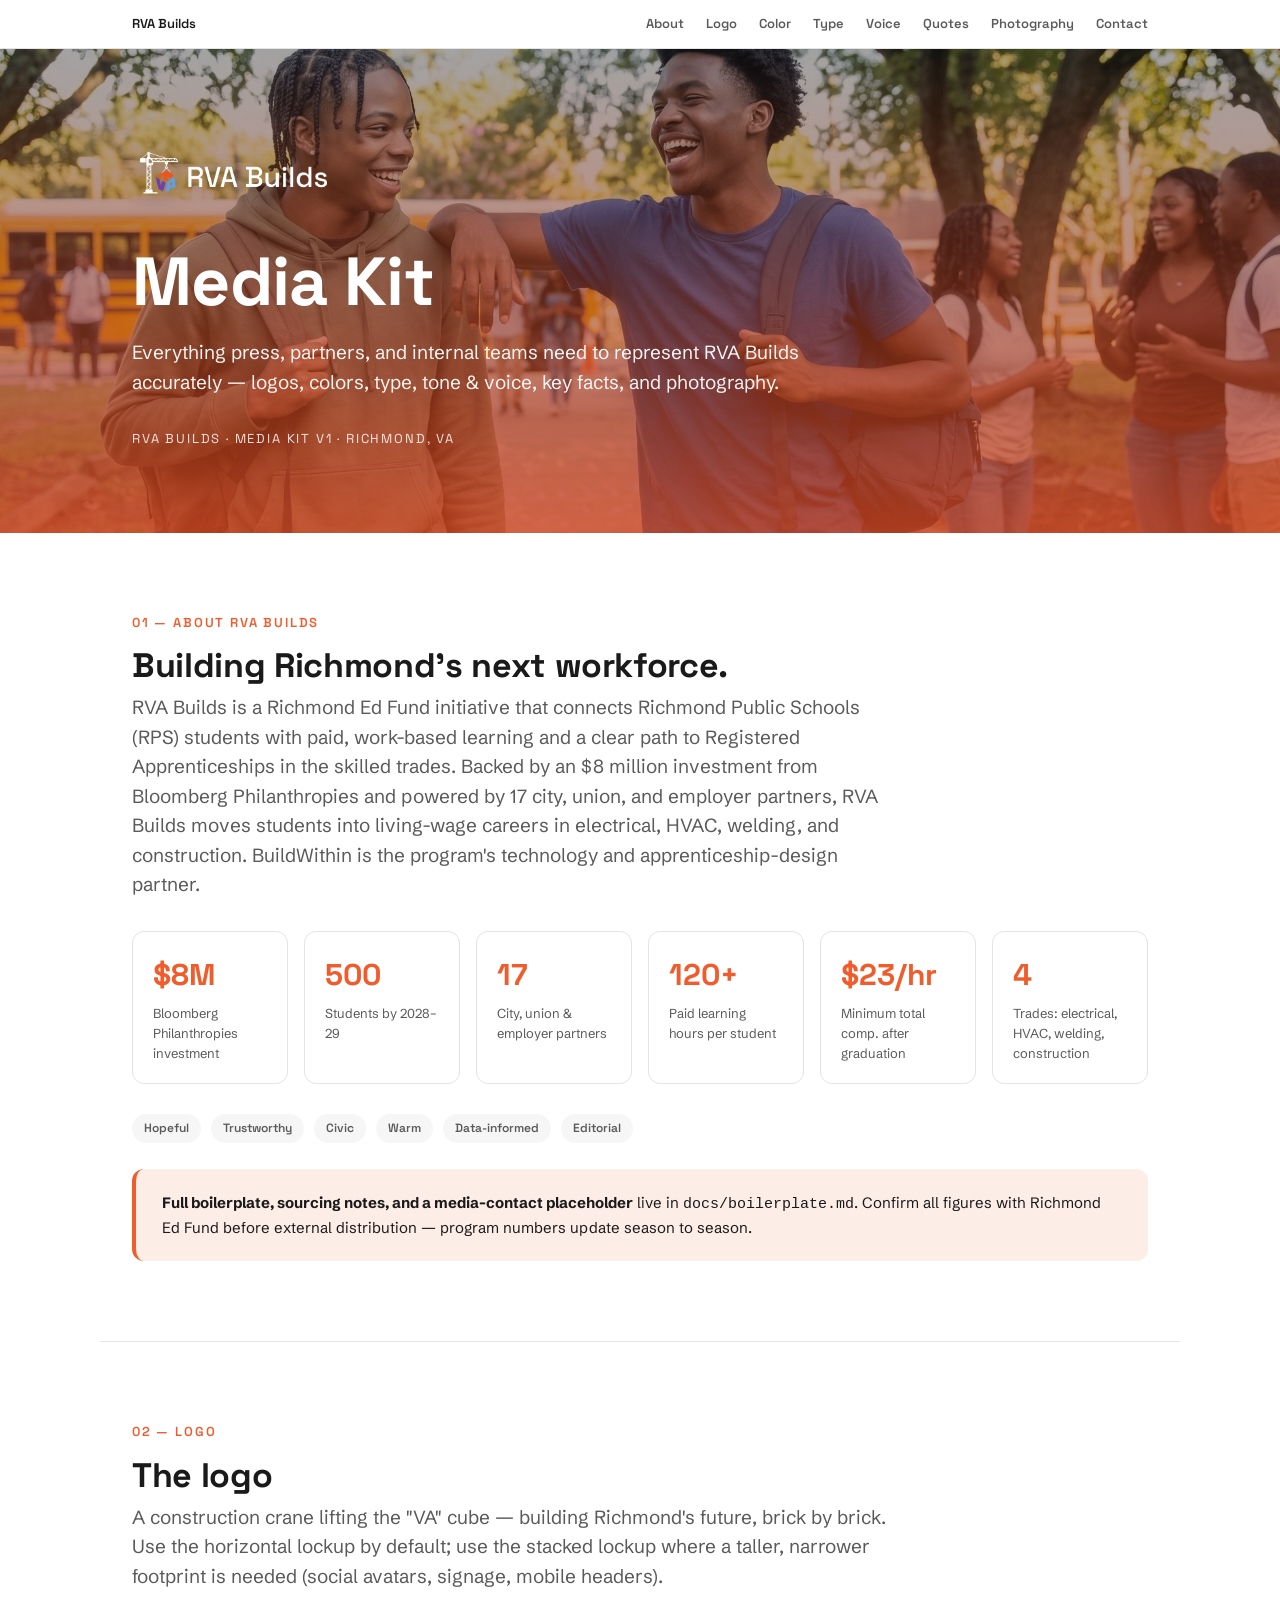
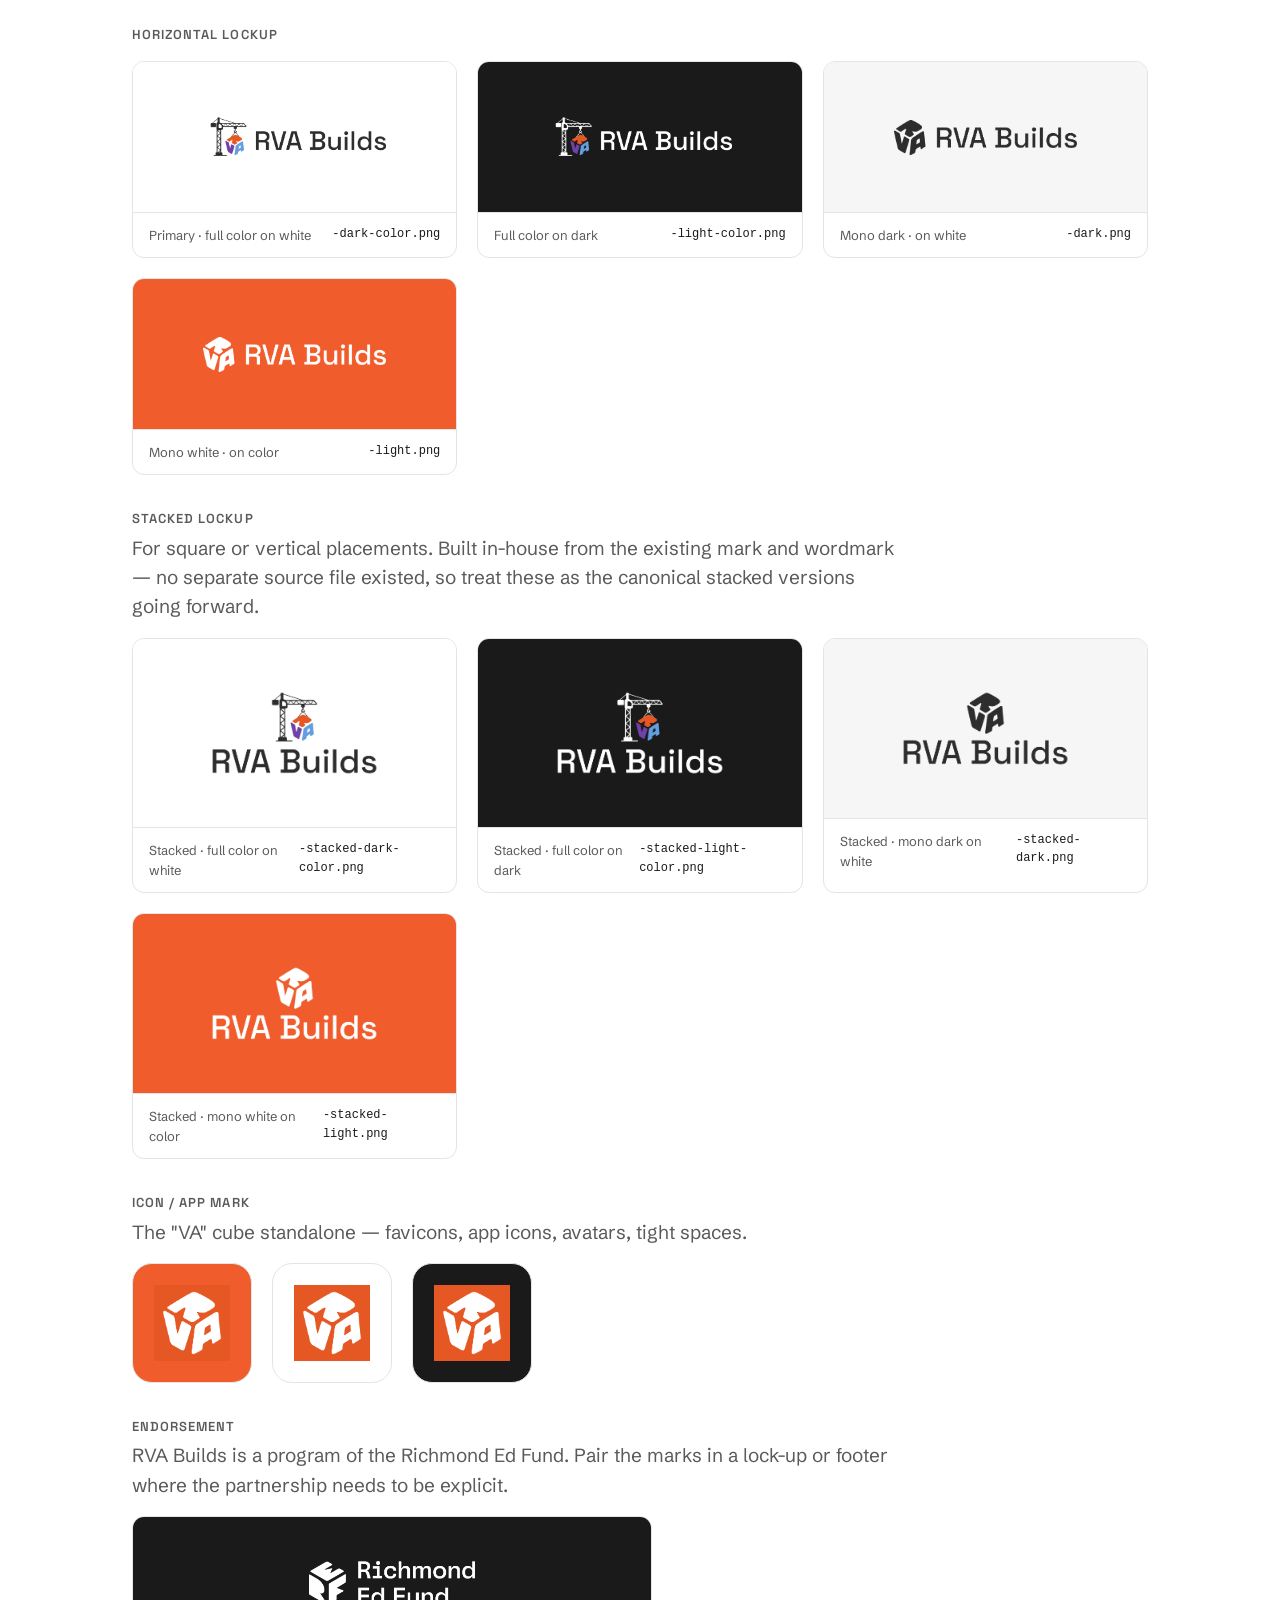
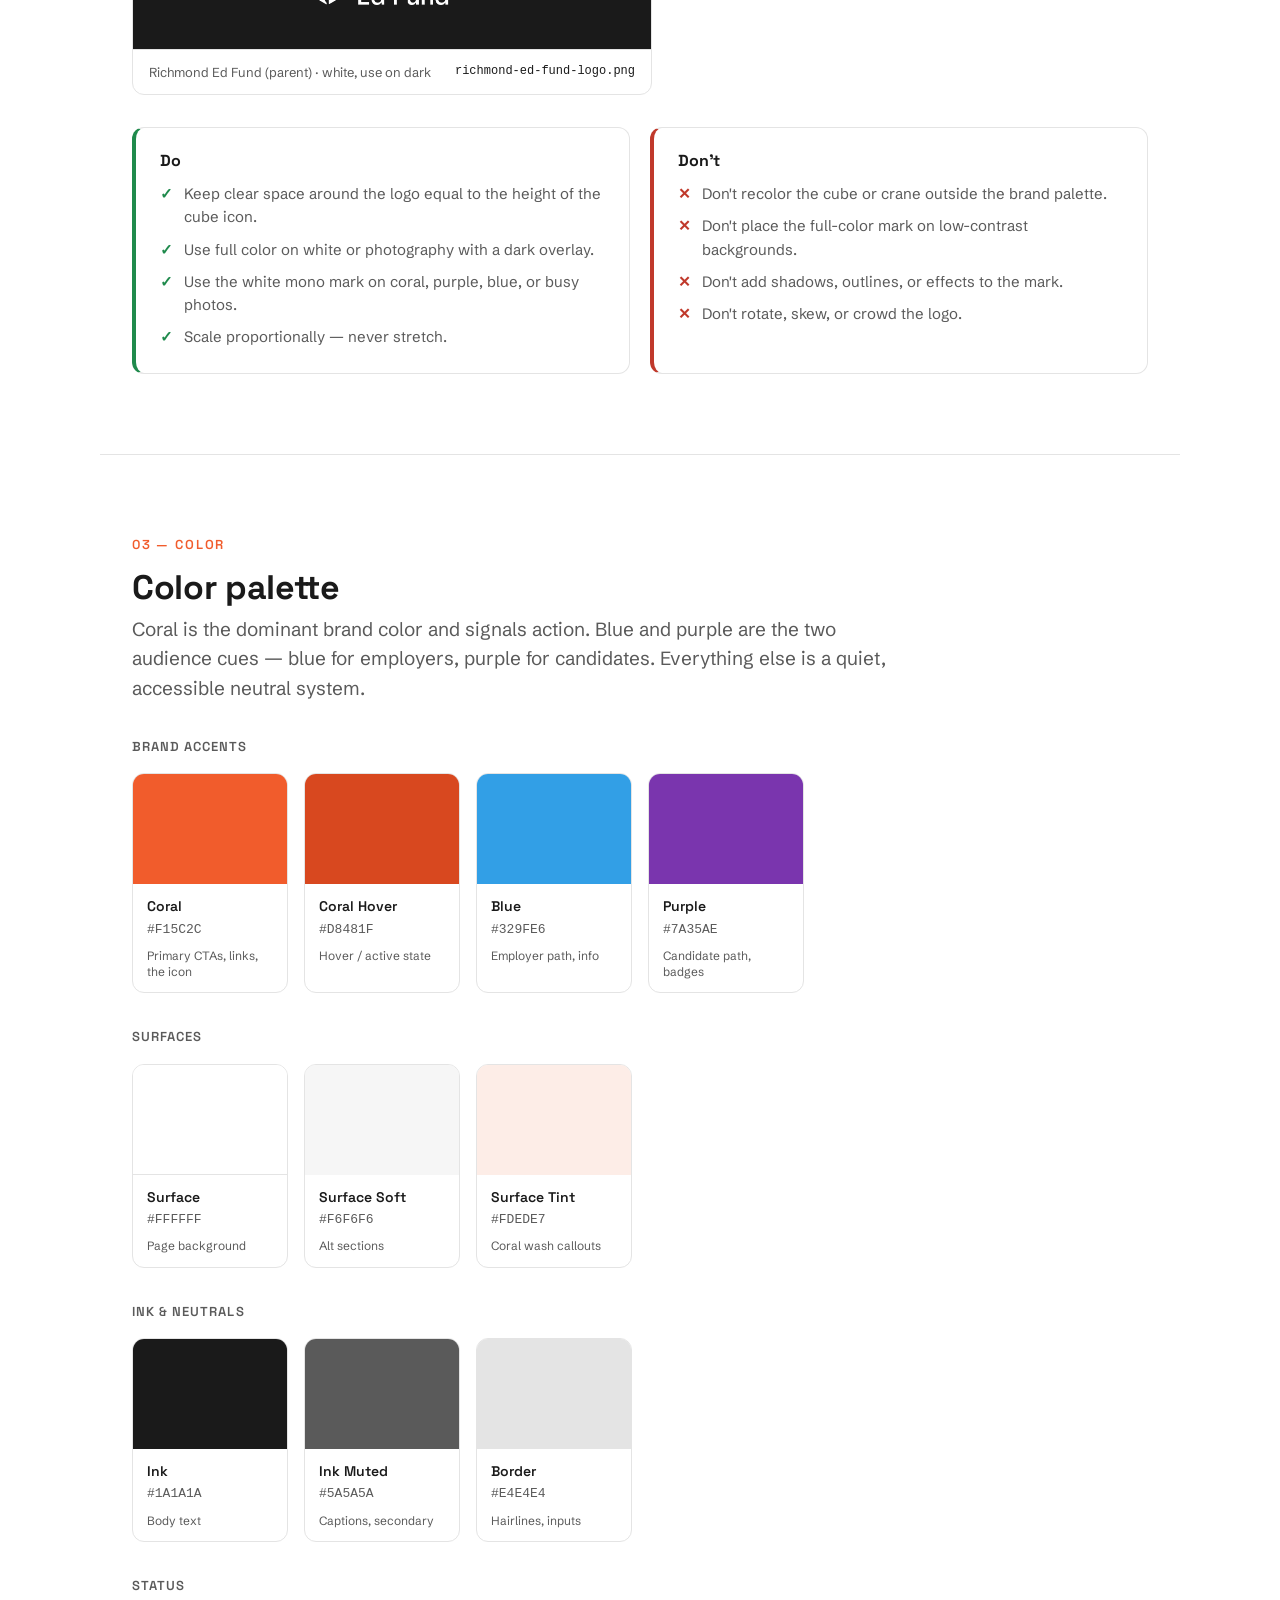
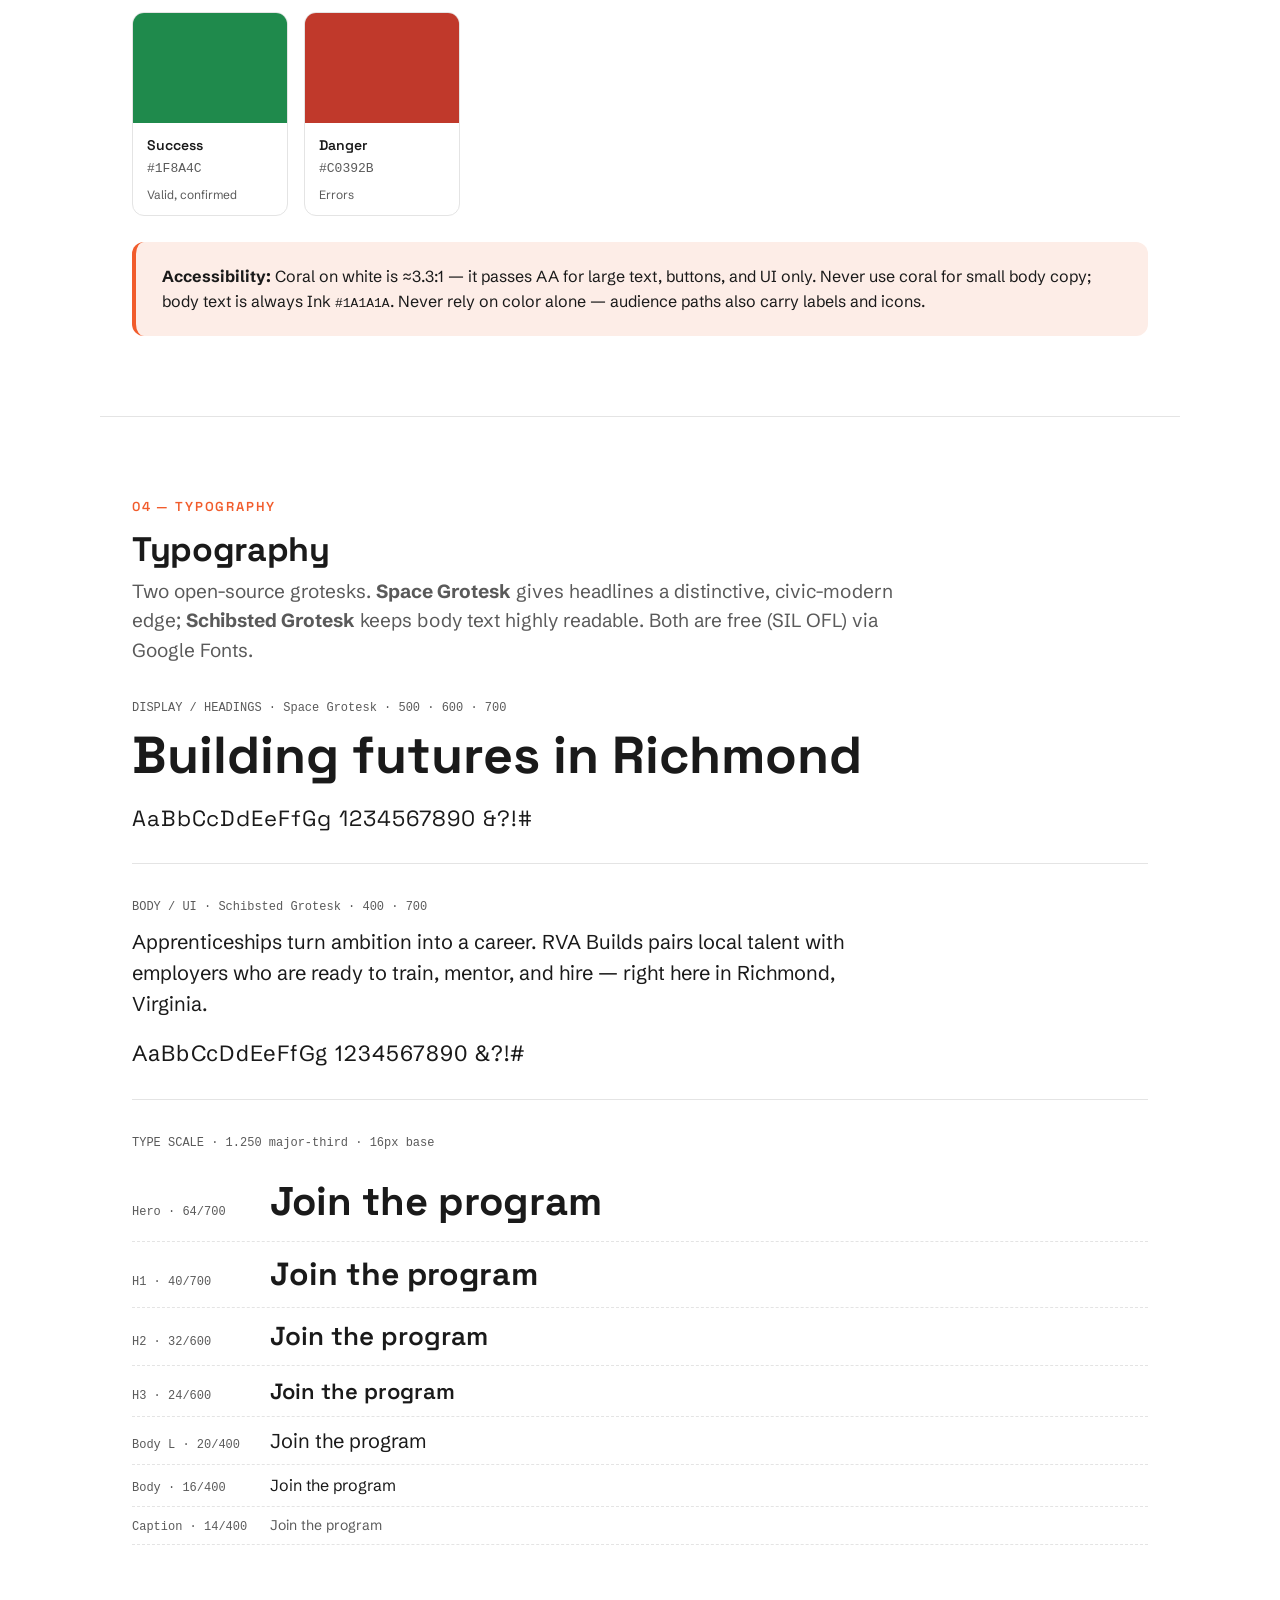
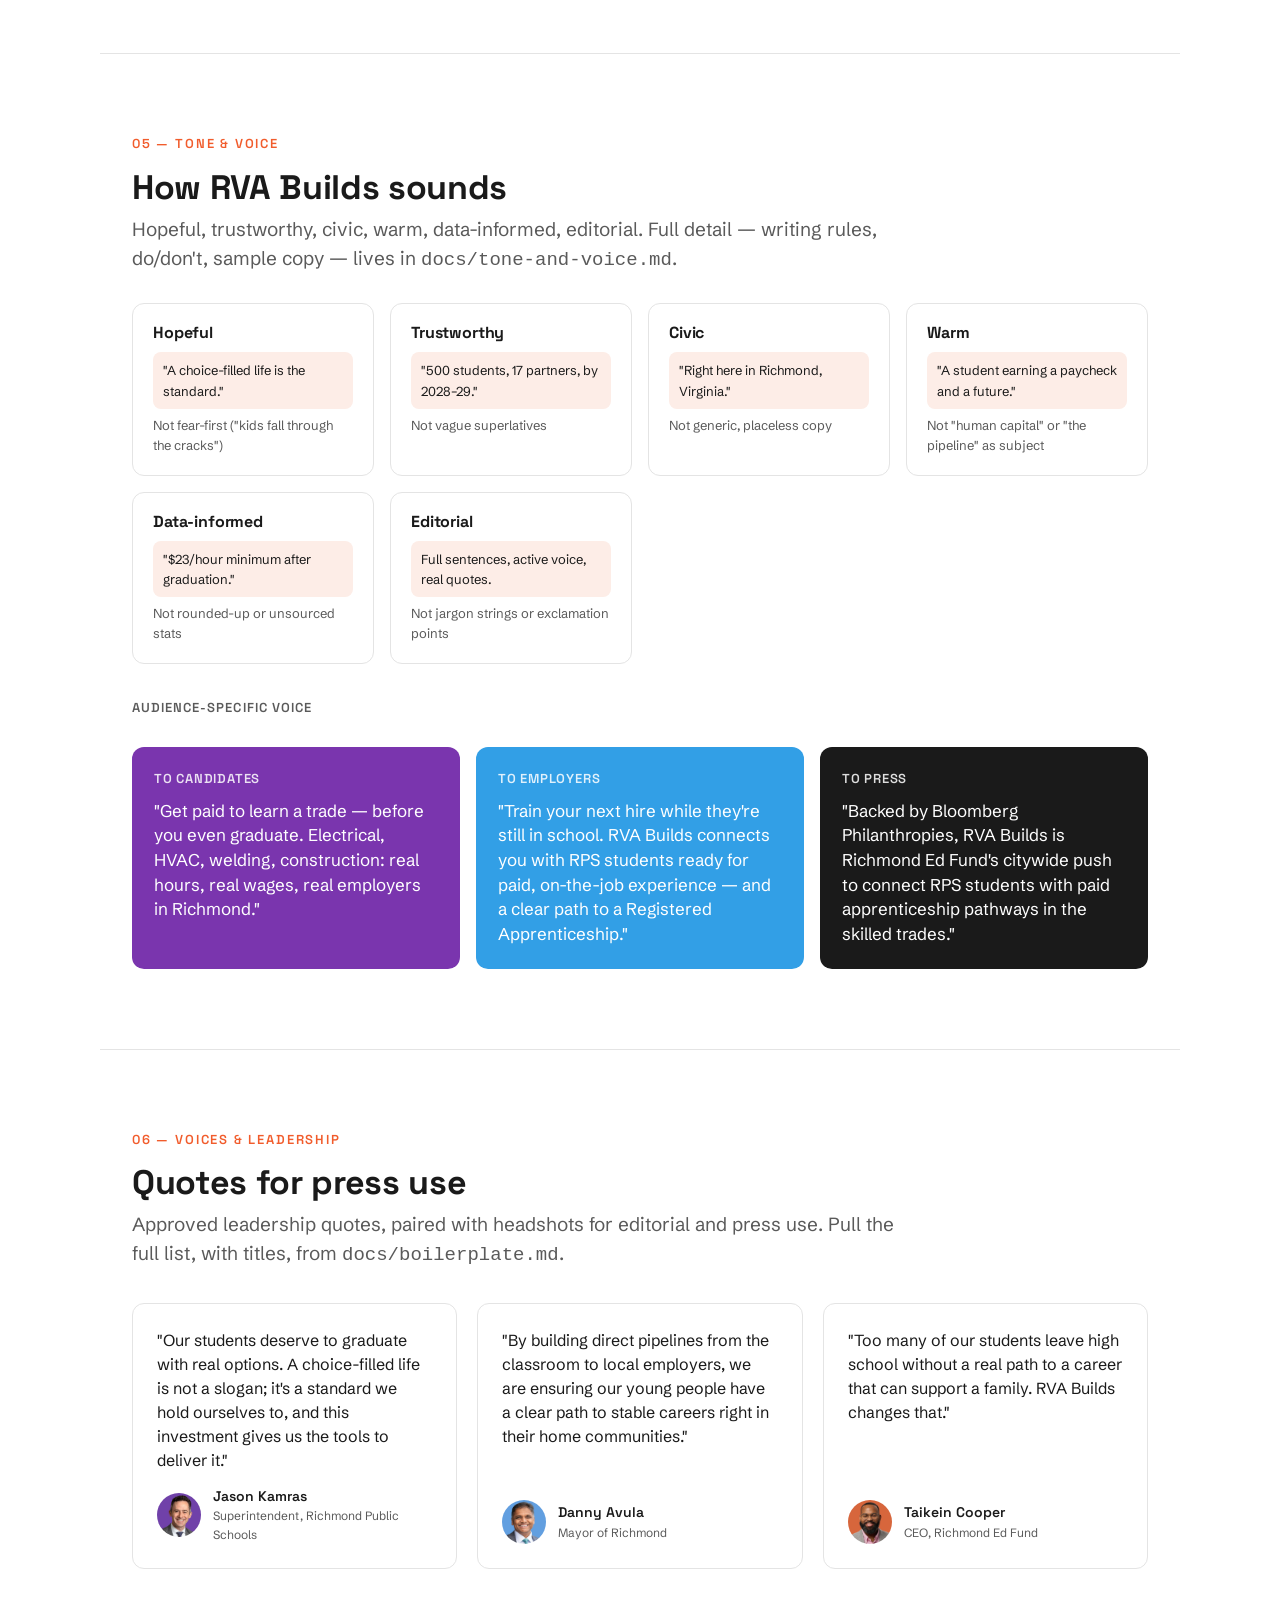
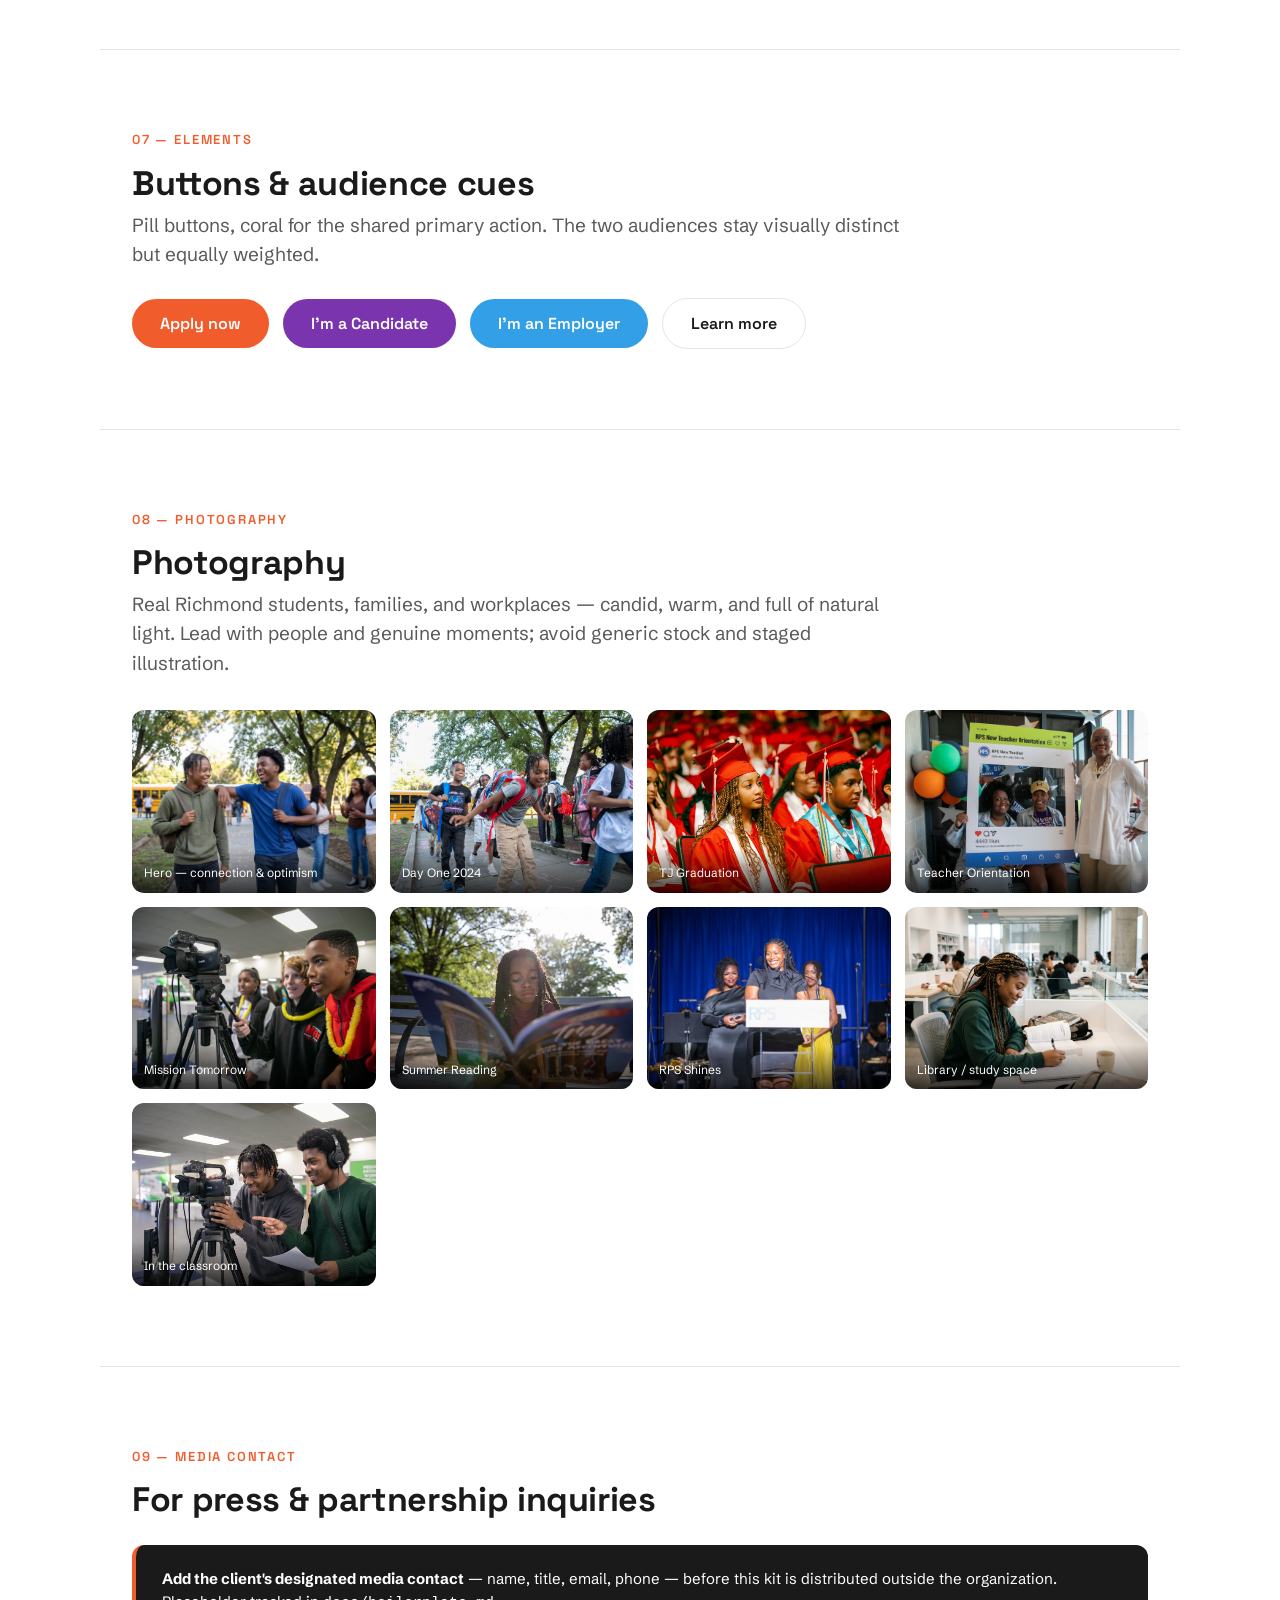
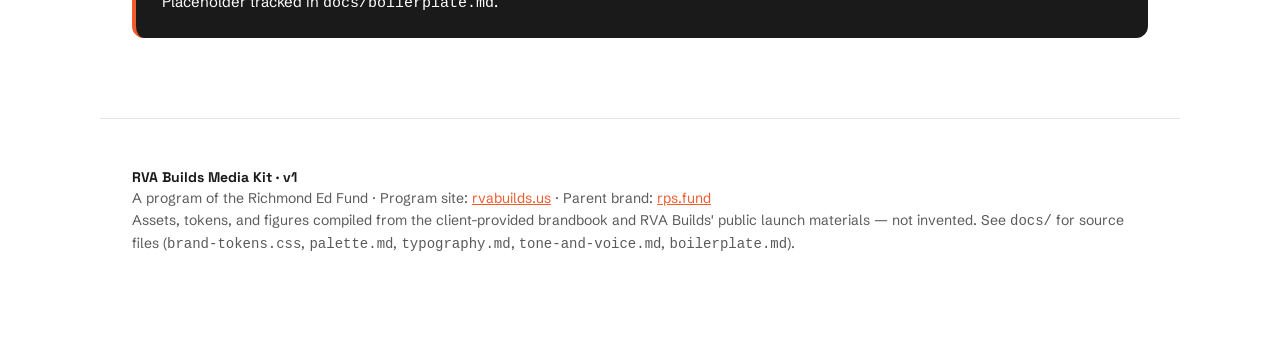
==== media-kit/index.html @ 971d8e04 "Build RVA Builds media kit from client brandbook Assembles a browsable media kit (media-kit/index.ht" ====
<!DOCTYPE html>
<html lang="en">
<head>
<meta charset="UTF-8">
<meta name="viewport" content="width=device-width, initial-scale=1.0">
<title>RVA Builds — Media Kit</title>
<meta name="description" content="RVA Builds media kit: logos, colors, typography, tone &amp; voice, boilerplate, and photography.">
<link rel="preconnect" href="https://fonts.googleapis.com">
<link rel="preconnect" href="https://fonts.gstatic.com" crossorigin>
<link href="https://fonts.googleapis.com/css2?family=Space+Grotesk:wght@400;500;600;700&family=Schibsted+Grotesk:wght@400;500;700&display=swap" rel="stylesheet">
<style>
  :root{
    --accent:#F15C2C; --accent-hover:#D8481F; --accent-blue:#329FE6; --accent-purple:#7A35AE;
    --surface:#FFFFFF; --surface-soft:#F6F6F6; --surface-tint:#FDEDE7;
    --ink:#1A1A1A; --ink-muted:#5A5A5A; --border:#E4E4E4;
    --success:#1F8A4C; --danger:#C0392B;
    --font-display:"Space Grotesk","Helvetica Neue",Arial,sans-serif;
    --font-body:"Schibsted Grotesk","Helvetica Neue",Arial,sans-serif;
    --maxw:1080px;
  }
  *{box-sizing:border-box;margin:0;padding:0}
  html{scroll-behavior:smooth}
  body{font-family:var(--font-body);color:var(--ink);background:var(--surface);line-height:1.55;-webkit-font-smoothing:antialiased}
  h1,h2,h3,h4{font-family:var(--font-display);line-height:1.12;letter-spacing:-.01em}
  a{color:var(--accent)}
  section{max-width:var(--maxw);margin:0 auto;padding:80px 32px;border-top:1px solid var(--border)}
  section:first-of-type{border-top:none}
  .eyebrow{font-family:var(--font-display);font-weight:600;font-size:13px;letter-spacing:.14em;text-transform:uppercase;color:var(--accent);margin-bottom:14px}
  .lead{font-size:19px;color:var(--ink-muted);max-width:64ch}
  h2.title{font-size:34px;font-weight:700;margin-bottom:8px}

  /* NAV */
  .kitnav{position:sticky;top:0;z-index:50;background:rgba(255,255,255,.9);backdrop-filter:blur(8px);border-bottom:1px solid var(--border)}
  .kitnav-inner{max-width:var(--maxw);margin:0 auto;padding:14px 32px;display:flex;gap:22px;align-items:center;overflow-x:auto;white-space:nowrap}
  .kitnav a{font-family:var(--font-display);font-size:13px;font-weight:600;color:var(--ink-muted);text-decoration:none}
  .kitnav a:hover{color:var(--accent)}
  .kitnav .brand{color:var(--ink);margin-right:auto}

  /* HERO */
  .hero{max-width:none;margin:0;padding:0;border:none;position:relative;color:#fff;overflow:hidden}
  .hero-bg{position:absolute;inset:0;background:url("assets/photography/hero-connection.jpg") center/cover;filter:saturate(1.05)}
  .hero-overlay{position:absolute;inset:0;background:linear-gradient(180deg,rgba(26,26,26,.4) 0%,rgba(216,72,31,.78) 100%)}
  .hero-inner{position:relative;max-width:var(--maxw);margin:0 auto;padding:96px 32px 84px}
  .hero img.logo{height:56px;margin-bottom:36px;filter:drop-shadow(0 2px 10px rgba(0,0,0,.25))}
  .hero h1{font-size:clamp(40px,6.5vw,68px);font-weight:700;max-width:18ch}
  .hero p{font-size:19px;margin-top:18px;max-width:56ch;color:rgba(255,255,255,.94)}
  .hero .meta{margin-top:32px;font-family:var(--font-display);font-size:13px;letter-spacing:.14em;text-transform:uppercase;color:rgba(255,255,255,.85)}

  /* STATS */
  .stat-grid{display:grid;grid-template-columns:repeat(auto-fit,minmax(150px,1fr));gap:16px;margin-top:32px}
  .stat{border:1px solid var(--border);border-radius:12px;padding:20px}
  .stat .num{font-family:var(--font-display);font-weight:700;font-size:30px;color:var(--accent)}
  .stat .label{font-size:13px;color:var(--ink-muted);margin-top:4px}
  .tag-pill{display:inline-block;font-family:var(--font-display);font-size:12px;font-weight:600;padding:5px 12px;border-radius:9999px;background:var(--surface-soft);color:var(--ink-muted);margin:4px 6px 0 0}

  /* LOGOS */
  .group-label{font-family:var(--font-display);font-weight:600;font-size:13px;letter-spacing:.08em;text-transform:uppercase;color:var(--ink-muted);margin:34px 0 4px}
  .logo-grid{display:grid;grid-template-columns:repeat(auto-fit,minmax(280px,1fr));gap:20px;margin-top:16px}
  .logo-card{border:1px solid var(--border);border-radius:12px;overflow:hidden}
  .logo-stage{display:flex;align-items:center;justify-content:center;padding:44px;min-height:150px}
  .logo-stage img{max-width:78%;max-height:80px;object-fit:contain}
  .logo-stage.stacked img{max-height:140px}
  .on-light{background:var(--surface)}
  .on-soft{background:var(--surface-soft)}
  .on-dark{background:var(--ink)}
  .on-coral{background:var(--accent)}
  .logo-label{padding:12px 16px;font-size:13px;color:var(--ink-muted);border-top:1px solid var(--border);display:flex;justify-content:space-between;gap:10px}
  .logo-label code{font-family:ui-monospace,Menlo,Consolas,monospace;font-size:12px;color:var(--ink)}
  .icon-row{display:flex;gap:20px;flex-wrap:wrap;margin-top:16px;align-items:center}
  .icon-chip{width:120px;height:120px;border-radius:20px;display:flex;align-items:center;justify-content:center;border:1px solid var(--border)}
  .icon-chip img{width:76px;height:76px}

  .two-col{display:grid;grid-template-columns:1fr 1fr;gap:20px;margin-top:32px}
  .rule-card{border:1px solid var(--border);border-radius:12px;padding:24px}
  .rule-card h4{font-size:16px;margin-bottom:12px}
  .do{border-left:4px solid var(--success)}
  .dont{border-left:4px solid var(--danger)}
  .rule-card ul{list-style:none;display:flex;flex-direction:column;gap:9px}
  .rule-card li{font-size:15px;color:var(--ink-muted);padding-left:24px;position:relative}
  .do li::before{content:"✓";position:absolute;left:0;color:var(--success);font-weight:700}
  .dont li::before{content:"✕";position:absolute;left:0;color:var(--danger);font-weight:700}

  /* COLORS */
  .swatches{display:grid;grid-template-columns:repeat(auto-fill,minmax(150px,1fr));gap:16px;margin-top:16px}
  .swatch{border-radius:12px;overflow:hidden;border:1px solid var(--border)}
  .swatch .chip{height:110px}
  .swatch .info{padding:12px 14px}
  .swatch .name{font-family:var(--font-display);font-weight:600;font-size:14px}
  .swatch .hex{font-family:ui-monospace,Menlo,Consolas,monospace;font-size:13px;color:var(--ink-muted);margin-top:2px}
  .swatch .use{font-size:12px;color:var(--ink-muted);margin-top:8px;line-height:1.35}

  /* TYPE */
  .type-block{margin-top:34px;padding-bottom:28px;border-bottom:1px solid var(--border)}
  .type-block:last-child{border-bottom:none}
  .type-meta{font-family:ui-monospace,Menlo,Consolas,monospace;font-size:12px;color:var(--ink-muted);margin-bottom:10px}
  .specimen-display{font-family:var(--font-display)}
  .specimen-body{font-family:var(--font-body)}
  .glyphs{font-size:22px;letter-spacing:.04em;color:var(--ink);word-break:break-word}
  .scale-row{display:flex;align-items:baseline;gap:18px;flex-wrap:wrap;padding:8px 0;border-bottom:1px dashed var(--border)}
  .scale-row .tag{font-family:ui-monospace,Menlo,monospace;font-size:12px;color:var(--ink-muted);width:120px;flex:none}

  /* VOICE */
  .voice-grid{display:grid;grid-template-columns:repeat(auto-fit,minmax(230px,1fr));gap:16px;margin-top:28px}
  .voice-card{border:1px solid var(--border);border-radius:12px;padding:20px}
  .voice-card h4{font-size:16px;margin-bottom:6px}
  .voice-card .sounds{margin-top:10px;font-size:13px;color:var(--ink);background:var(--surface-tint);border-radius:8px;padding:8px 10px}
  .voice-card .not{margin-top:6px;font-size:13px;color:var(--ink-muted)}
  .audience-row{display:grid;grid-template-columns:repeat(auto-fit,minmax(260px,1fr));gap:16px;margin-top:28px}
  .audience-card{border-radius:12px;padding:22px;color:#fff}
  .audience-card .aud-label{font-family:var(--font-display);font-weight:600;font-size:13px;letter-spacing:.06em;text-transform:uppercase;opacity:.85;margin-bottom:10px}
  .audience-card blockquote{font-size:17px;line-height:1.45}
  .aud-candidate{background:var(--accent-purple)}
  .aud-employer{background:var(--accent-blue)}
  .aud-press{background:var(--ink)}

  /* QUOTES */
  .quote-grid{display:grid;grid-template-columns:repeat(auto-fit,minmax(280px,1fr));gap:20px;margin-top:32px}
  .quote-card{border:1px solid var(--border);border-radius:12px;padding:24px;display:flex;flex-direction:column;gap:14px}
  .quote-card blockquote{font-size:16px;color:var(--ink);line-height:1.5}
  .quote-person{display:flex;align-items:center;gap:12px;margin-top:auto}
  .quote-person img{width:44px;height:44px;border-radius:50%;object-fit:cover}
  .quote-person .qname{font-family:var(--font-display);font-weight:600;font-size:14px}
  .quote-person .qrole{font-size:12px;color:var(--ink-muted)}

  /* PHOTOGRAPHY */
  .photo-grid{display:grid;grid-template-columns:repeat(auto-fill,minmax(220px,1fr));gap:14px;margin-top:32px}
  .photo{border-radius:12px;overflow:hidden;aspect-ratio:4/3;position:relative;background:var(--surface-soft)}
  .photo img{width:100%;height:100%;object-fit:cover;display:block;transition:transform .5s cubic-bezier(.22,1,.36,1)}
  .photo:hover img{transform:scale(1.04)}
  .photo span{position:absolute;left:0;right:0;bottom:0;padding:16px 12px 10px;font-size:12px;color:#fff;background:linear-gradient(transparent,rgba(0,0,0,.7))}

  /* COMPONENTS */
  .btn-row{display:flex;gap:14px;flex-wrap:wrap;margin-top:28px;align-items:center}
  .btn{font-family:var(--font-display);font-weight:600;font-size:16px;padding:14px 28px;border-radius:9999px;border:none;cursor:pointer}
  .btn-primary{background:var(--accent);color:#fff}
  .btn-candidate{background:var(--accent-purple);color:#fff}
  .btn-employer{background:var(--accent-blue);color:#fff}
  .btn-ghost{background:transparent;color:var(--ink);border:1.5px solid var(--border)}
  .callout{margin-top:26px;background:var(--surface-tint);border-radius:12px;padding:22px 26px;border-left:4px solid var(--accent)}
  .callout.dark{background:var(--ink);color:#fff;border-left-color:var(--accent)}
  .callout p{font-size:15px}

  footer{max-width:var(--maxw);margin:0 auto;padding:48px 32px 90px;color:var(--ink-muted);font-size:14px;border-top:1px solid var(--border)}

  @media(max-width:640px){
    .two-col{grid-template-columns:1fr}
    section{padding:56px 22px}
  }
</style>
</head>
<body>

<nav class="kitnav">
  <div class="kitnav-inner">
    <a class="brand" href="#top">RVA Builds</a>
    <a href="#about">About</a>
    <a href="#logo">Logo</a>
    <a href="#color">Color</a>
    <a href="#type">Type</a>
    <a href="#voice">Voice</a>
    <a href="#quotes">Quotes</a>
    <a href="#photography">Photography</a>
    <a href="#contact">Contact</a>
  </div>
</nav>

<!-- HERO -->
<header class="hero" id="top">
  <div class="hero-bg"></div>
  <div class="hero-overlay"></div>
  <div class="hero-inner">
    <img class="logo" src="assets/logos/horizontal/rva-builds-logo-light-color.png" alt="RVA Builds logo">
    <h1>Media Kit</h1>
    <p>Everything press, partners, and internal teams need to represent RVA Builds accurately — logos, colors, type, tone &amp; voice, key facts, and photography.</p>
    <div class="meta">RVA Builds · Media Kit v1 · Richmond, VA</div>
  </div>
</header>

<!-- ABOUT / KEY FACTS -->
<section id="about">
  <div class="eyebrow">01 — About RVA Builds</div>
  <h2 class="title">Building Richmond's next workforce.</h2>
  <p class="lead">RVA Builds is a Richmond Ed Fund initiative that connects Richmond Public Schools (RPS) students with paid, work-based learning and a clear path to Registered Apprenticeships in the skilled trades. Backed by an $8 million investment from Bloomberg Philanthropies and powered by 17 city, union, and employer partners, RVA Builds moves students into living-wage careers in electrical, HVAC, welding, and construction. BuildWithin is the program's technology and apprenticeship-design partner.</p>

  <div class="stat-grid">
    <div class="stat"><div class="num">$8M</div><div class="label">Bloomberg Philanthropies investment</div></div>
    <div class="stat"><div class="num">500</div><div class="label">Students by 2028–29</div></div>
    <div class="stat"><div class="num">17</div><div class="label">City, union &amp; employer partners</div></div>
    <div class="stat"><div class="num">120+</div><div class="label">Paid learning hours per student</div></div>
    <div class="stat"><div class="num">$23/hr</div><div class="label">Minimum total comp. after graduation</div></div>
    <div class="stat"><div class="num">4</div><div class="label">Trades: electrical, HVAC, welding, construction</div></div>
  </div>

  <div style="margin-top:26px">
    <span class="tag-pill">Hopeful</span>
    <span class="tag-pill">Trustworthy</span>
    <span class="tag-pill">Civic</span>
    <span class="tag-pill">Warm</span>
    <span class="tag-pill">Data-informed</span>
    <span class="tag-pill">Editorial</span>
  </div>

  <div class="callout">
    <p><strong>Full boilerplate, sourcing notes, and a media-contact placeholder</strong> live in <code>docs/boilerplate.md</code>. Confirm all figures with Richmond Ed Fund before external distribution — program numbers update season to season.</p>
  </div>
</section>

<!-- LOGO -->
<section id="logo">
  <div class="eyebrow">02 — Logo</div>
  <h2 class="title">The logo</h2>
  <p class="lead">A construction crane lifting the "VA" cube — building Richmond's future, brick by brick. Use the horizontal lockup by default; use the stacked lockup where a taller, narrower footprint is needed (social avatars, signage, mobile headers).</p>

  <div class="group-label">Horizontal lockup</div>
  <div class="logo-grid">
    <div class="logo-card">
      <div class="logo-stage on-light"><img src="assets/logos/horizontal/rva-builds-logo-dark-color.png" alt="RVA Builds horizontal, full color, on light background"></div>
      <div class="logo-label"><span>Primary · full color on white</span><code>-dark-color.png</code></div>
    </div>
    <div class="logo-card">
      <div class="logo-stage on-dark"><img src="assets/logos/horizontal/rva-builds-logo-light-color.png" alt="RVA Builds horizontal, full color, on dark background"></div>
      <div class="logo-label"><span>Full color on dark</span><code>-light-color.png</code></div>
    </div>
    <div class="logo-card">
      <div class="logo-stage on-soft"><img src="assets/logos/horizontal/rva-builds-logo-dark.png" alt="RVA Builds horizontal, mono dark, on light background"></div>
      <div class="logo-label"><span>Mono dark · on white</span><code>-dark.png</code></div>
    </div>
    <div class="logo-card">
      <div class="logo-stage on-coral"><img src="assets/logos/horizontal/rva-builds-logo-light.png" alt="RVA Builds horizontal, mono white, on coral background"></div>
      <div class="logo-label"><span>Mono white · on color</span><code>-light.png</code></div>
    </div>
  </div>

  <div class="group-label">Stacked lockup</div>
  <p class="lead" style="margin-top:0">For square or vertical placements. Built in-house from the existing mark and wordmark — no separate source file existed, so treat these as the canonical stacked versions going forward.</p>
  <div class="logo-grid">
    <div class="logo-card">
      <div class="logo-stage stacked on-light"><img src="assets/logos/stacked/rva-builds-logo-stacked-dark-color.png" alt="RVA Builds stacked, full color, on light background"></div>
      <div class="logo-label"><span>Stacked · full color on white</span><code>-stacked-dark-color.png</code></div>
    </div>
    <div class="logo-card">
      <div class="logo-stage stacked on-dark"><img src="assets/logos/stacked/rva-builds-logo-stacked-light-color.png" alt="RVA Builds stacked, full color, on dark background"></div>
      <div class="logo-label"><span>Stacked · full color on dark</span><code>-stacked-light-color.png</code></div>
    </div>
    <div class="logo-card">
      <div class="logo-stage stacked on-soft"><img src="assets/logos/stacked/rva-builds-logo-stacked-dark.png" alt="RVA Builds stacked, mono dark, on light background"></div>
      <div class="logo-label"><span>Stacked · mono dark on white</span><code>-stacked-dark.png</code></div>
    </div>
    <div class="logo-card">
      <div class="logo-stage stacked on-coral"><img src="assets/logos/stacked/rva-builds-logo-stacked-light.png" alt="RVA Builds stacked, mono white, on coral background"></div>
      <div class="logo-label"><span>Stacked · mono white on color</span><code>-stacked-light.png</code></div>
    </div>
  </div>

  <div class="group-label">Icon / app mark</div>
  <p class="lead" style="margin-top:0">The "VA" cube standalone — favicons, app icons, avatars, tight spaces.</p>
  <div class="icon-row">
    <div class="icon-chip on-coral"><img src="assets/logos/icon/rva-builds-icon.png" alt="RVA icon on coral"></div>
    <div class="icon-chip on-light" style="background:#fff"><img src="assets/logos/icon/rva-builds-icon.png" alt="RVA icon"></div>
    <div class="icon-chip on-dark"><img src="assets/logos/icon/rva-builds-icon.png" alt="RVA icon on dark"></div>
  </div>

  <div class="group-label">Endorsement</div>
  <p class="lead" style="margin-top:0">RVA Builds is a program of the Richmond Ed Fund. Pair the marks in a lock-up or footer where the partnership needs to be explicit.</p>
  <div class="logo-card" style="margin-top:16px;max-width:520px">
    <div class="logo-stage on-dark" style="min-height:120px"><img src="assets/logos/partner/richmond-ed-fund-logo.png" alt="Richmond Ed Fund logo" style="max-height:44px"></div>
    <div class="logo-label"><span>Richmond Ed Fund (parent) · white, use on dark</span><code>richmond-ed-fund-logo.png</code></div>
  </div>

  <div class="two-col">
    <div class="rule-card do">
      <h4>Do</h4>
      <ul>
        <li>Keep clear space around the logo equal to the height of the cube icon.</li>
        <li>Use full color on white or photography with a dark overlay.</li>
        <li>Use the white mono mark on coral, purple, blue, or busy photos.</li>
        <li>Scale proportionally — never stretch.</li>
      </ul>
    </div>
    <div class="rule-card dont">
      <h4>Don't</h4>
      <ul>
        <li>Don't recolor the cube or crane outside the brand palette.</li>
        <li>Don't place the full-color mark on low-contrast backgrounds.</li>
        <li>Don't add shadows, outlines, or effects to the mark.</li>
        <li>Don't rotate, skew, or crowd the logo.</li>
      </ul>
    </div>
  </div>
</section>

<!-- COLOR -->
<section id="color">
  <div class="eyebrow">03 — Color</div>
  <h2 class="title">Color palette</h2>
  <p class="lead">Coral is the dominant brand color and signals action. Blue and purple are the two audience cues — blue for employers, purple for candidates. Everything else is a quiet, accessible neutral system.</p>

  <div class="group-label">Brand accents</div>
  <div class="swatches">
    <div class="swatch"><div class="chip" style="background:#F15C2C"></div><div class="info"><div class="name">Coral</div><div class="hex">#F15C2C</div><div class="use">Primary CTAs, links, the icon</div></div></div>
    <div class="swatch"><div class="chip" style="background:#D8481F"></div><div class="info"><div class="name">Coral Hover</div><div class="hex">#D8481F</div><div class="use">Hover / active state</div></div></div>
    <div class="swatch"><div class="chip" style="background:#329FE6"></div><div class="info"><div class="name">Blue</div><div class="hex">#329FE6</div><div class="use">Employer path, info</div></div></div>
    <div class="swatch"><div class="chip" style="background:#7A35AE"></div><div class="info"><div class="name">Purple</div><div class="hex">#7A35AE</div><div class="use">Candidate path, badges</div></div></div>
  </div>

  <div class="group-label">Surfaces</div>
  <div class="swatches">
    <div class="swatch"><div class="chip" style="background:#FFFFFF;border-bottom:1px solid var(--border)"></div><div class="info"><div class="name">Surface</div><div class="hex">#FFFFFF</div><div class="use">Page background</div></div></div>
    <div class="swatch"><div class="chip" style="background:#F6F6F6"></div><div class="info"><div class="name">Surface Soft</div><div class="hex">#F6F6F6</div><div class="use">Alt sections</div></div></div>
    <div class="swatch"><div class="chip" style="background:#FDEDE7"></div><div class="info"><div class="name">Surface Tint</div><div class="hex">#FDEDE7</div><div class="use">Coral wash callouts</div></div></div>
  </div>

  <div class="group-label">Ink &amp; neutrals</div>
  <div class="swatches">
    <div class="swatch"><div class="chip" style="background:#1A1A1A"></div><div class="info"><div class="name">Ink</div><div class="hex">#1A1A1A</div><div class="use">Body text</div></div></div>
    <div class="swatch"><div class="chip" style="background:#5A5A5A"></div><div class="info"><div class="name">Ink Muted</div><div class="hex">#5A5A5A</div><div class="use">Captions, secondary</div></div></div>
    <div class="swatch"><div class="chip" style="background:#E4E4E4"></div><div class="info"><div class="name">Border</div><div class="hex">#E4E4E4</div><div class="use">Hairlines, inputs</div></div></div>
  </div>

  <div class="group-label">Status</div>
  <div class="swatches">
    <div class="swatch"><div class="chip" style="background:#1F8A4C"></div><div class="info"><div class="name">Success</div><div class="hex">#1F8A4C</div><div class="use">Valid, confirmed</div></div></div>
    <div class="swatch"><div class="chip" style="background:#C0392B"></div><div class="info"><div class="name">Danger</div><div class="hex">#C0392B</div><div class="use">Errors</div></div></div>
  </div>

  <div class="callout">
    <strong>Accessibility:</strong> Coral on white is ≈3.3:1 — it passes AA for large text, buttons, and UI only. Never use coral for small body copy; body text is always Ink <code>#1A1A1A</code>. Never rely on color alone — audience paths also carry labels and icons.
  </div>
</section>

<!-- TYPOGRAPHY -->
<section id="type">
  <div class="eyebrow">04 — Typography</div>
  <h2 class="title">Typography</h2>
  <p class="lead">Two open-source grotesks. <strong>Space Grotesk</strong> gives headlines a distinctive, civic-modern edge; <strong>Schibsted Grotesk</strong> keeps body text highly readable. Both are free (SIL OFL) via Google Fonts.</p>

  <div class="type-block">
    <div class="type-meta">DISPLAY / HEADINGS · Space Grotesk · 500 · 600 · 700</div>
    <div class="specimen-display" style="font-size:52px;font-weight:700;line-height:1.05">Building futures in&nbsp;Richmond</div>
    <div class="specimen-display glyphs" style="margin-top:18px">AaBbCcDdEeFfGg 1234567890 &amp;?!#</div>
  </div>

  <div class="type-block">
    <div class="type-meta">BODY / UI · Schibsted Grotesk · 400 · 700</div>
    <div class="specimen-body" style="font-size:20px;max-width:60ch">Apprenticeships turn ambition into a career. RVA Builds pairs local talent with employers who are ready to train, mentor, and hire — right here in Richmond, Virginia.</div>
    <div class="specimen-body glyphs" style="margin-top:18px">AaBbCcDdEeFfGg 1234567890 &amp;?!#</div>
  </div>

  <div class="type-block">
    <div class="type-meta">TYPE SCALE · 1.250 major-third · 16px base</div>
    <div class="scale-row"><span class="tag">Hero · 64/700</span><span class="specimen-display" style="font-size:40px;font-weight:700">Join the program</span></div>
    <div class="scale-row"><span class="tag">H1 · 40/700</span><span class="specimen-display" style="font-size:32px;font-weight:700">Join the program</span></div>
    <div class="scale-row"><span class="tag">H2 · 32/600</span><span class="specimen-display" style="font-size:26px;font-weight:600">Join the program</span></div>
    <div class="scale-row"><span class="tag">H3 · 24/600</span><span class="specimen-display" style="font-size:22px;font-weight:600">Join the program</span></div>
    <div class="scale-row"><span class="tag">Body L · 20/400</span><span class="specimen-body" style="font-size:20px">Join the program</span></div>
    <div class="scale-row"><span class="tag">Body · 16/400</span><span class="specimen-body" style="font-size:16px">Join the program</span></div>
    <div class="scale-row"><span class="tag">Caption · 14/400</span><span class="specimen-body" style="font-size:14px;color:var(--ink-muted)">Join the program</span></div>
  </div>
</section>

<!-- TONE & VOICE -->
<section id="voice">
  <div class="eyebrow">05 — Tone &amp; voice</div>
  <h2 class="title">How RVA Builds sounds</h2>
  <p class="lead">Hopeful, trustworthy, civic, warm, data-informed, editorial. Full detail — writing rules, do/don't, sample copy — lives in <code>docs/tone-and-voice.md</code>.</p>

  <div class="voice-grid">
    <div class="voice-card">
      <h4>Hopeful</h4>
      <div class="sounds">"A choice-filled life is the standard."</div>
      <div class="not">Not fear-first ("kids fall through the cracks")</div>
    </div>
    <div class="voice-card">
      <h4>Trustworthy</h4>
      <div class="sounds">"500 students, 17 partners, by 2028–29."</div>
      <div class="not">Not vague superlatives</div>
    </div>
    <div class="voice-card">
      <h4>Civic</h4>
      <div class="sounds">"Right here in Richmond, Virginia."</div>
      <div class="not">Not generic, placeless copy</div>
    </div>
    <div class="voice-card">
      <h4>Warm</h4>
      <div class="sounds">"A student earning a paycheck and a future."</div>
      <div class="not">Not "human capital" or "the pipeline" as subject</div>
    </div>
    <div class="voice-card">
      <h4>Data-informed</h4>
      <div class="sounds">"$23/hour minimum after graduation."</div>
      <div class="not">Not rounded-up or unsourced stats</div>
    </div>
    <div class="voice-card">
      <h4>Editorial</h4>
      <div class="sounds">Full sentences, active voice, real quotes.</div>
      <div class="not">Not jargon strings or exclamation points</div>
    </div>
  </div>

  <div class="group-label">Audience-specific voice</div>
  <div class="audience-row">
    <div class="audience-card aud-candidate">
      <div class="aud-label">To candidates</div>
      <blockquote>"Get paid to learn a trade — before you even graduate. Electrical, HVAC, welding, construction: real hours, real wages, real employers in Richmond."</blockquote>
    </div>
    <div class="audience-card aud-employer">
      <div class="aud-label">To employers</div>
      <blockquote>"Train your next hire while they're still in school. RVA Builds connects you with RPS students ready for paid, on-the-job experience — and a clear path to a Registered Apprenticeship."</blockquote>
    </div>
    <div class="audience-card aud-press">
      <div class="aud-label">To press</div>
      <blockquote>"Backed by Bloomberg Philanthropies, RVA Builds is Richmond Ed Fund's citywide push to connect RPS students with paid apprenticeship pathways in the skilled trades."</blockquote>
    </div>
  </div>
</section>

<!-- QUOTES / LEADERSHIP -->
<section id="quotes">
  <div class="eyebrow">06 — Voices &amp; leadership</div>
  <h2 class="title">Quotes for press use</h2>
  <p class="lead">Approved leadership quotes, paired with headshots for editorial and press use. Pull the full list, with titles, from <code>docs/boilerplate.md</code>.</p>

  <div class="quote-grid">
    <div class="quote-card">
      <blockquote>"Our students deserve to graduate with real options. A choice-filled life is not a slogan; it's a standard we hold ourselves to, and this investment gives us the tools to deliver it."</blockquote>
      <div class="quote-person">
        <img src="assets/people/jason-kamras.jpg" alt="Jason Kamras">
        <div><div class="qname">Jason Kamras</div><div class="qrole">Superintendent, Richmond Public Schools</div></div>
      </div>
    </div>
    <div class="quote-card">
      <blockquote>"By building direct pipelines from the classroom to local employers, we are ensuring our young people have a clear path to stable careers right in their home communities."</blockquote>
      <div class="quote-person">
        <img src="assets/people/danny-avula.jpg" alt="Danny Avula">
        <div><div class="qname">Danny Avula</div><div class="qrole">Mayor of Richmond</div></div>
      </div>
    </div>
    <div class="quote-card">
      <blockquote>"Too many of our students leave high school without a real path to a career that can support a family. RVA Builds changes that."</blockquote>
      <div class="quote-person">
        <img src="assets/people/taikein-cooper.jpg" alt="Taikein Cooper">
        <div><div class="qname">Taikein Cooper</div><div class="qrole">CEO, Richmond Ed Fund</div></div>
      </div>
    </div>
  </div>
</section>

<!-- COMPONENTS -->
<section id="components">
  <div class="eyebrow">07 — Elements</div>
  <h2 class="title">Buttons &amp; audience cues</h2>
  <p class="lead">Pill buttons, coral for the shared primary action. The two audiences stay visually distinct but equally weighted.</p>
  <div class="btn-row">
    <button class="btn btn-primary">Apply now</button>
    <button class="btn btn-candidate">I'm a Candidate</button>
    <button class="btn btn-employer">I'm an Employer</button>
    <button class="btn btn-ghost">Learn more</button>
  </div>
</section>

<!-- PHOTOGRAPHY -->
<section id="photography">
  <div class="eyebrow">08 — Photography</div>
  <h2 class="title">Photography</h2>
  <p class="lead">Real Richmond students, families, and workplaces — candid, warm, and full of natural light. Lead with people and genuine moments; avoid generic stock and staged illustration.</p>
  <div class="photo-grid">
    <div class="photo"><img src="assets/photography/hero-connection.jpg" alt="Two students walking and laughing"><span>Hero — connection &amp; optimism</span></div>
    <div class="photo"><img src="assets/photography/day-one-2024.jpg" alt="Kids arriving on the first day of school"><span>Day One 2024</span></div>
    <div class="photo"><img src="assets/photography/tj-grad.jpg" alt="Graduation"><span>TJ Graduation</span></div>
    <div class="photo"><img src="assets/photography/teacher-orientation.jpg" alt="Teacher orientation"><span>Teacher Orientation</span></div>
    <div class="photo"><img src="assets/photography/mission-tomorrow.jpg" alt="Mission Tomorrow event"><span>Mission Tomorrow</span></div>
    <div class="photo"><img src="assets/photography/summer-reading.jpg" alt="Summer reading"><span>Summer Reading</span></div>
    <div class="photo"><img src="assets/photography/rps-shines-event.jpg" alt="RPS Shines event"><span>RPS Shines</span></div>
    <div class="photo"><img src="assets/photography/library-study-space.jpg" alt="Library"><span>Library / study space</span></div>
    <div class="photo"><img src="assets/photography/in-the-classroom.jpg" alt="Classroom"><span>In the classroom</span></div>
  </div>
</section>

<!-- CONTACT -->
<section id="contact">
  <div class="eyebrow">09 — Media contact</div>
  <h2 class="title">For press &amp; partnership inquiries</h2>
  <div class="callout dark">
    <p><strong>Add the client's designated media contact</strong> — name, title, email, phone — before this kit is distributed outside the organization. Placeholder tracked in <code>docs/boilerplate.md</code>.</p>
  </div>
</section>

<footer>
  <strong style="font-family:var(--font-display);color:var(--ink)">RVA Builds Media Kit · v1</strong><br>
  A program of the Richmond Ed Fund · Program site: <a href="https://rvabuilds.us/">rvabuilds.us</a> · Parent brand: <a href="https://www.rps.fund/">rps.fund</a><br>
  Assets, tokens, and figures compiled from the client-provided brandbook and RVA Builds' public launch materials — not invented. See <code>docs/</code> for source files (<code>brand-tokens.css</code>, <code>palette.md</code>, <code>typography.md</code>, <code>tone-and-voice.md</code>, <code>boilerplate.md</code>).
</footer>

</body>
</html>
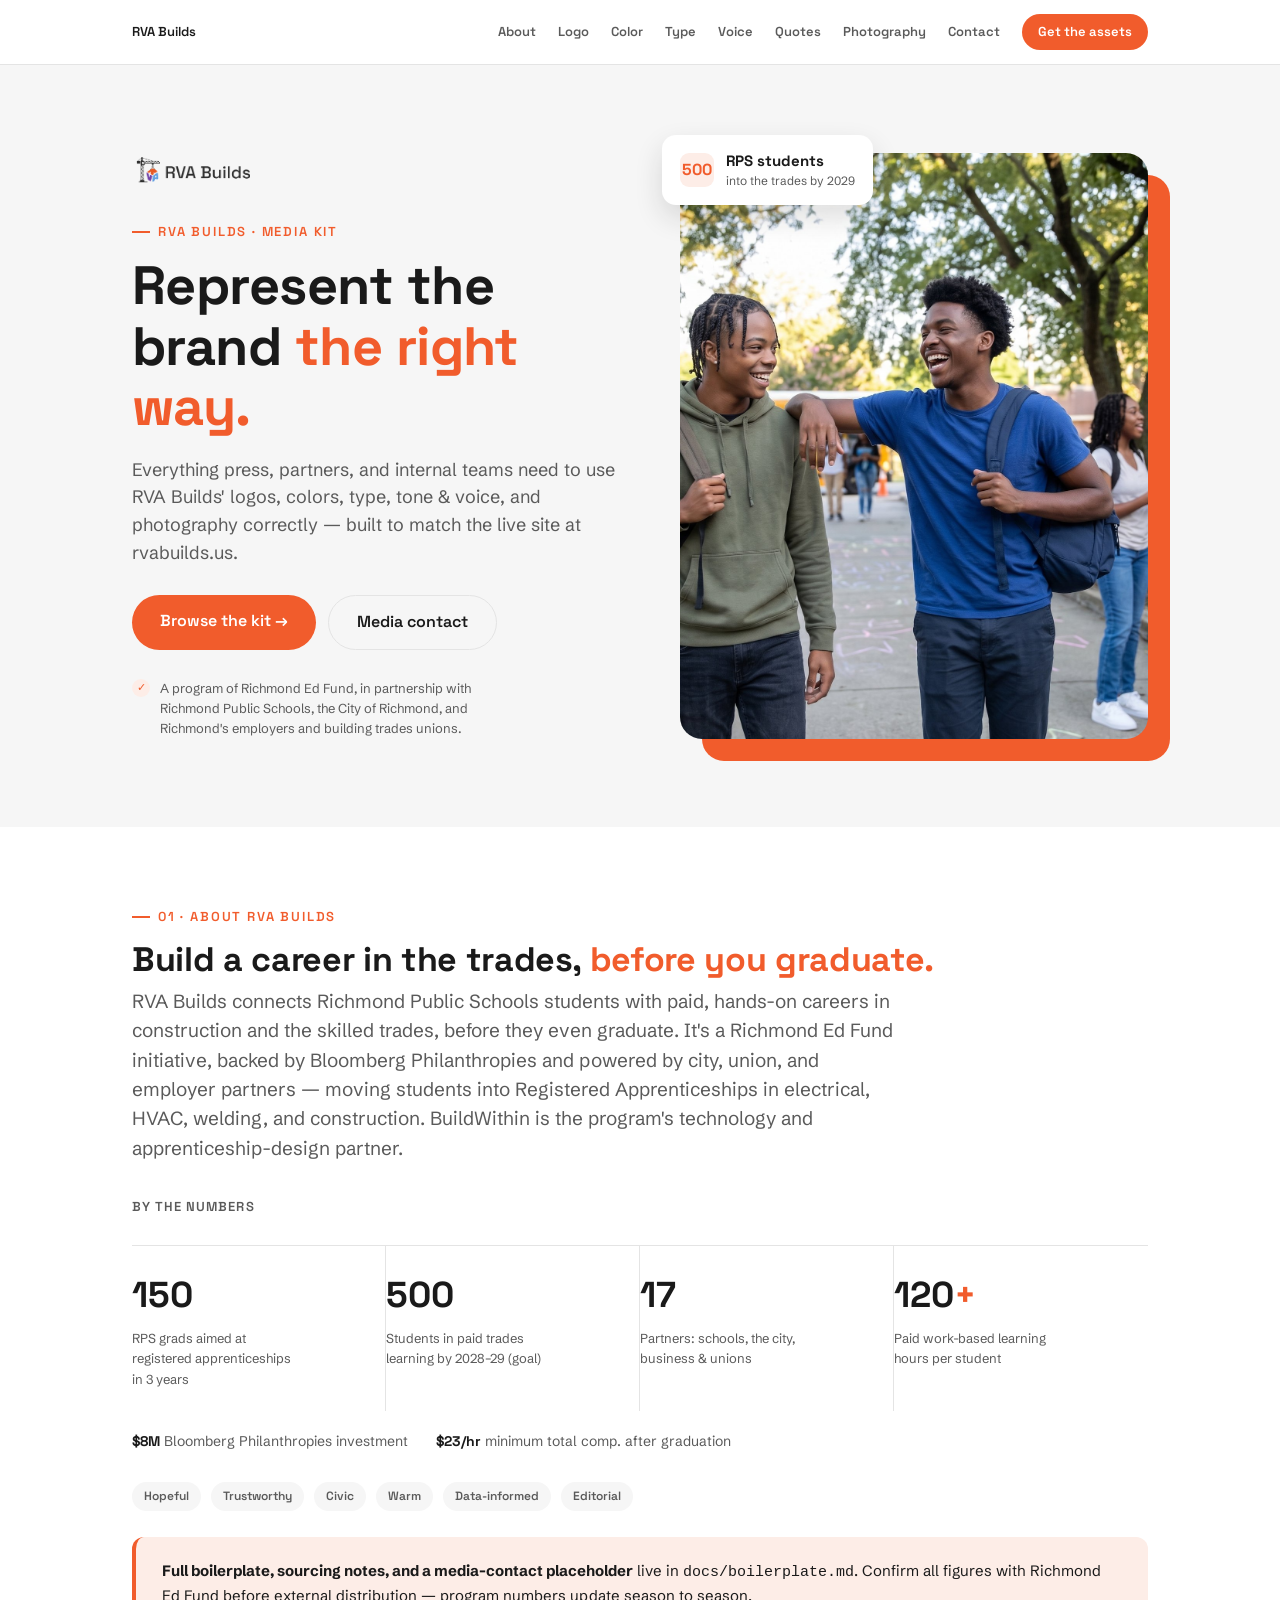
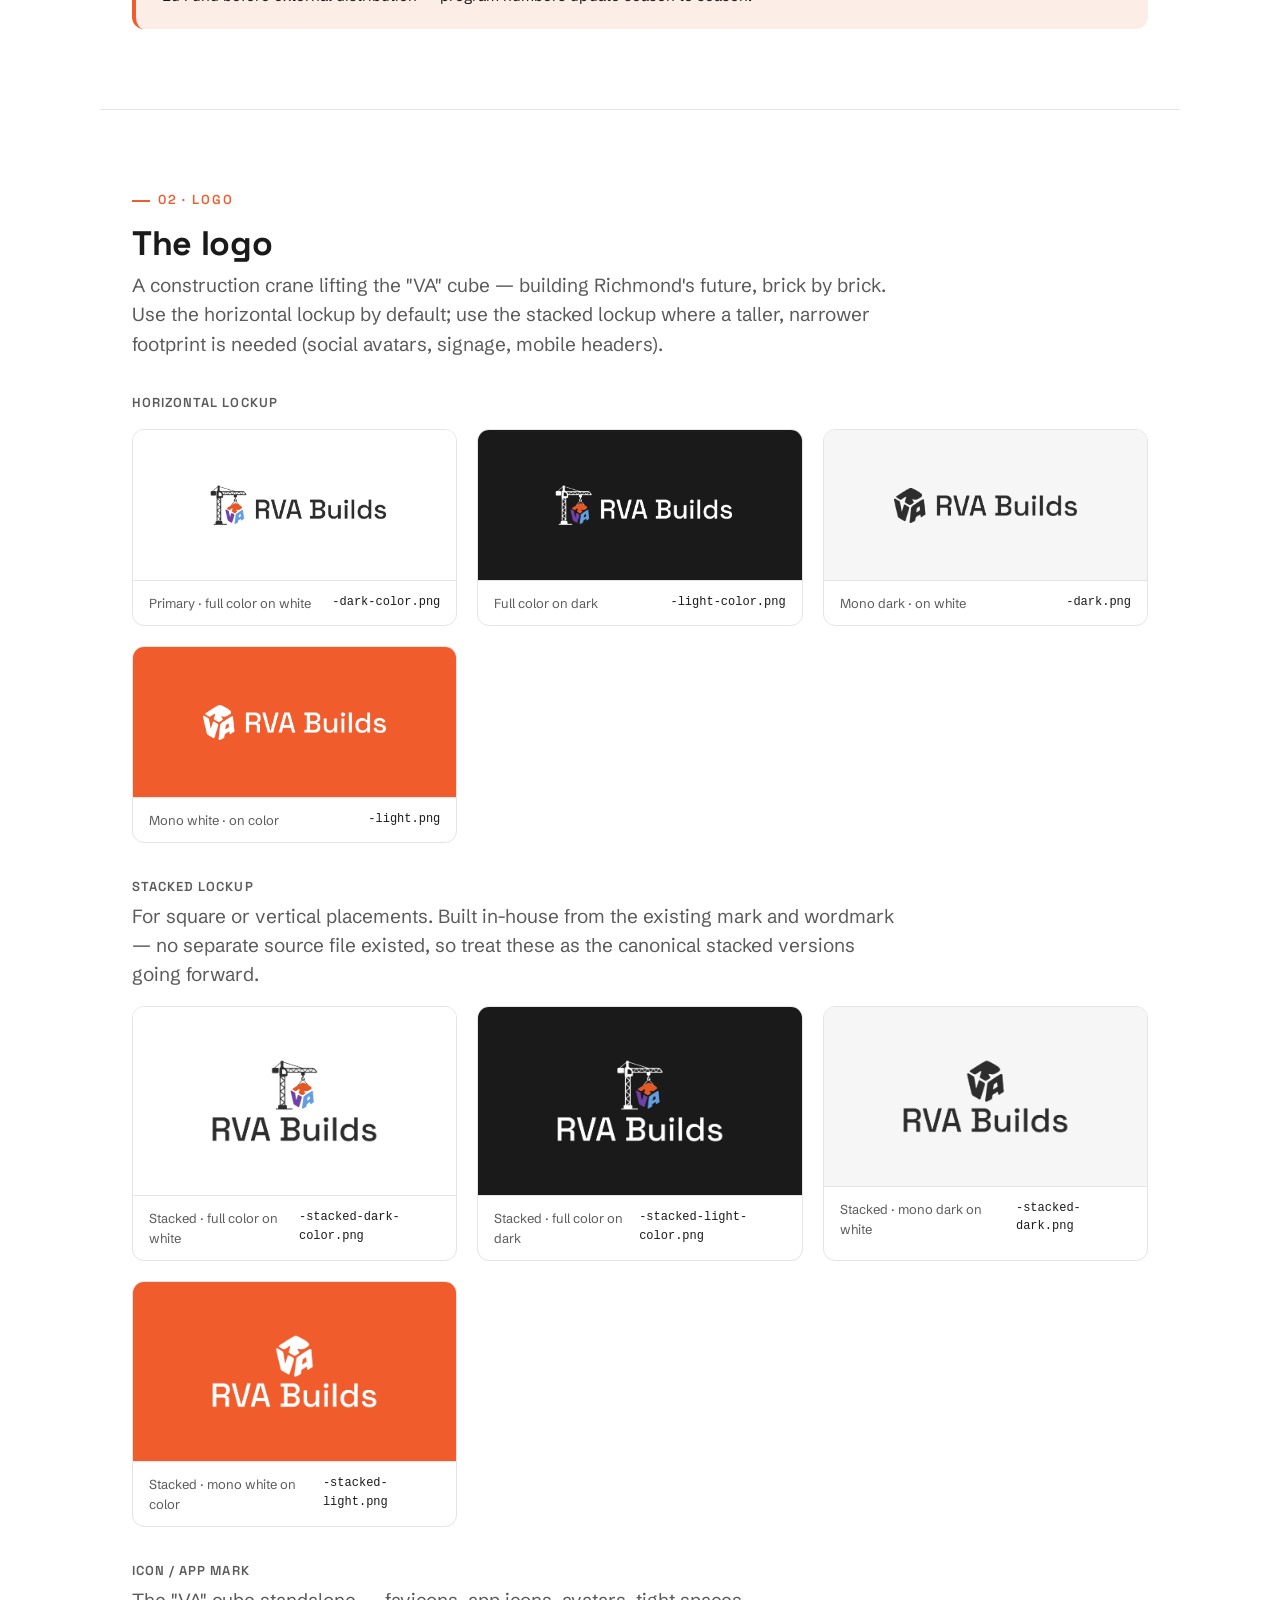
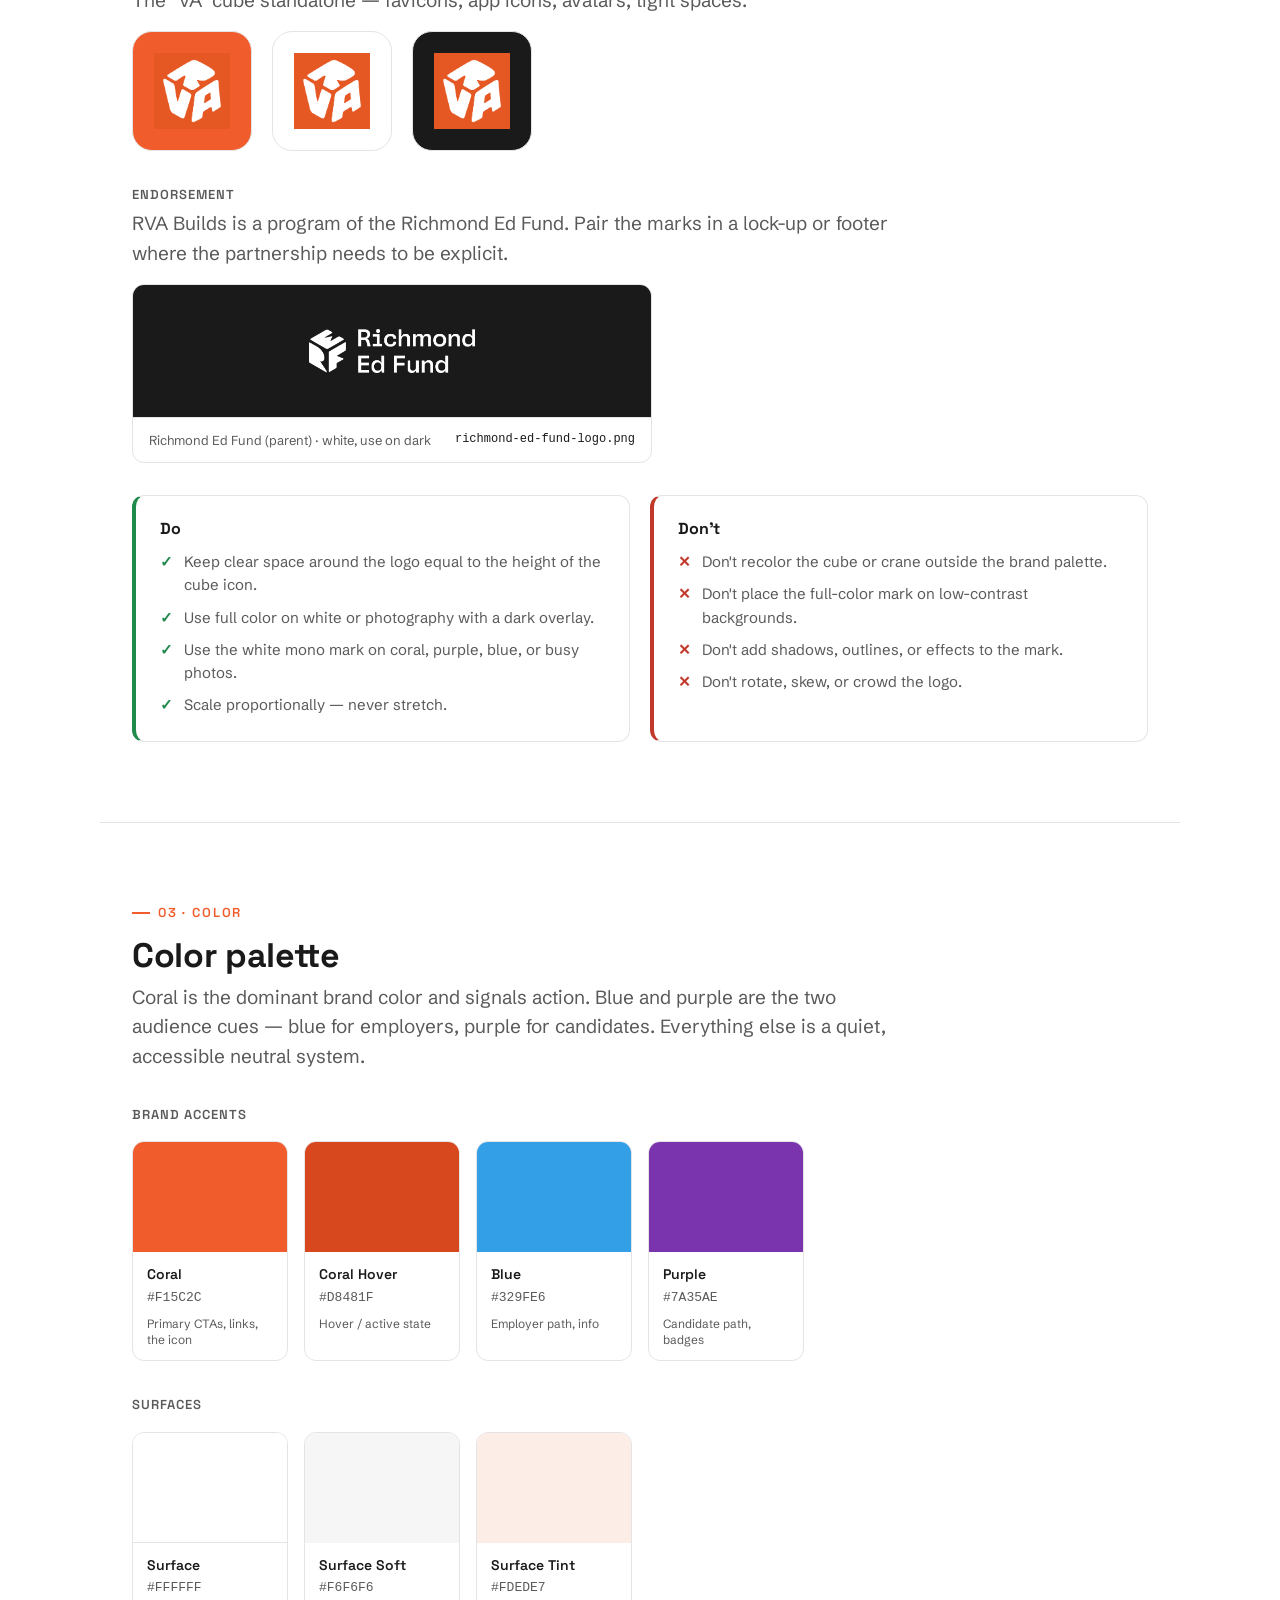
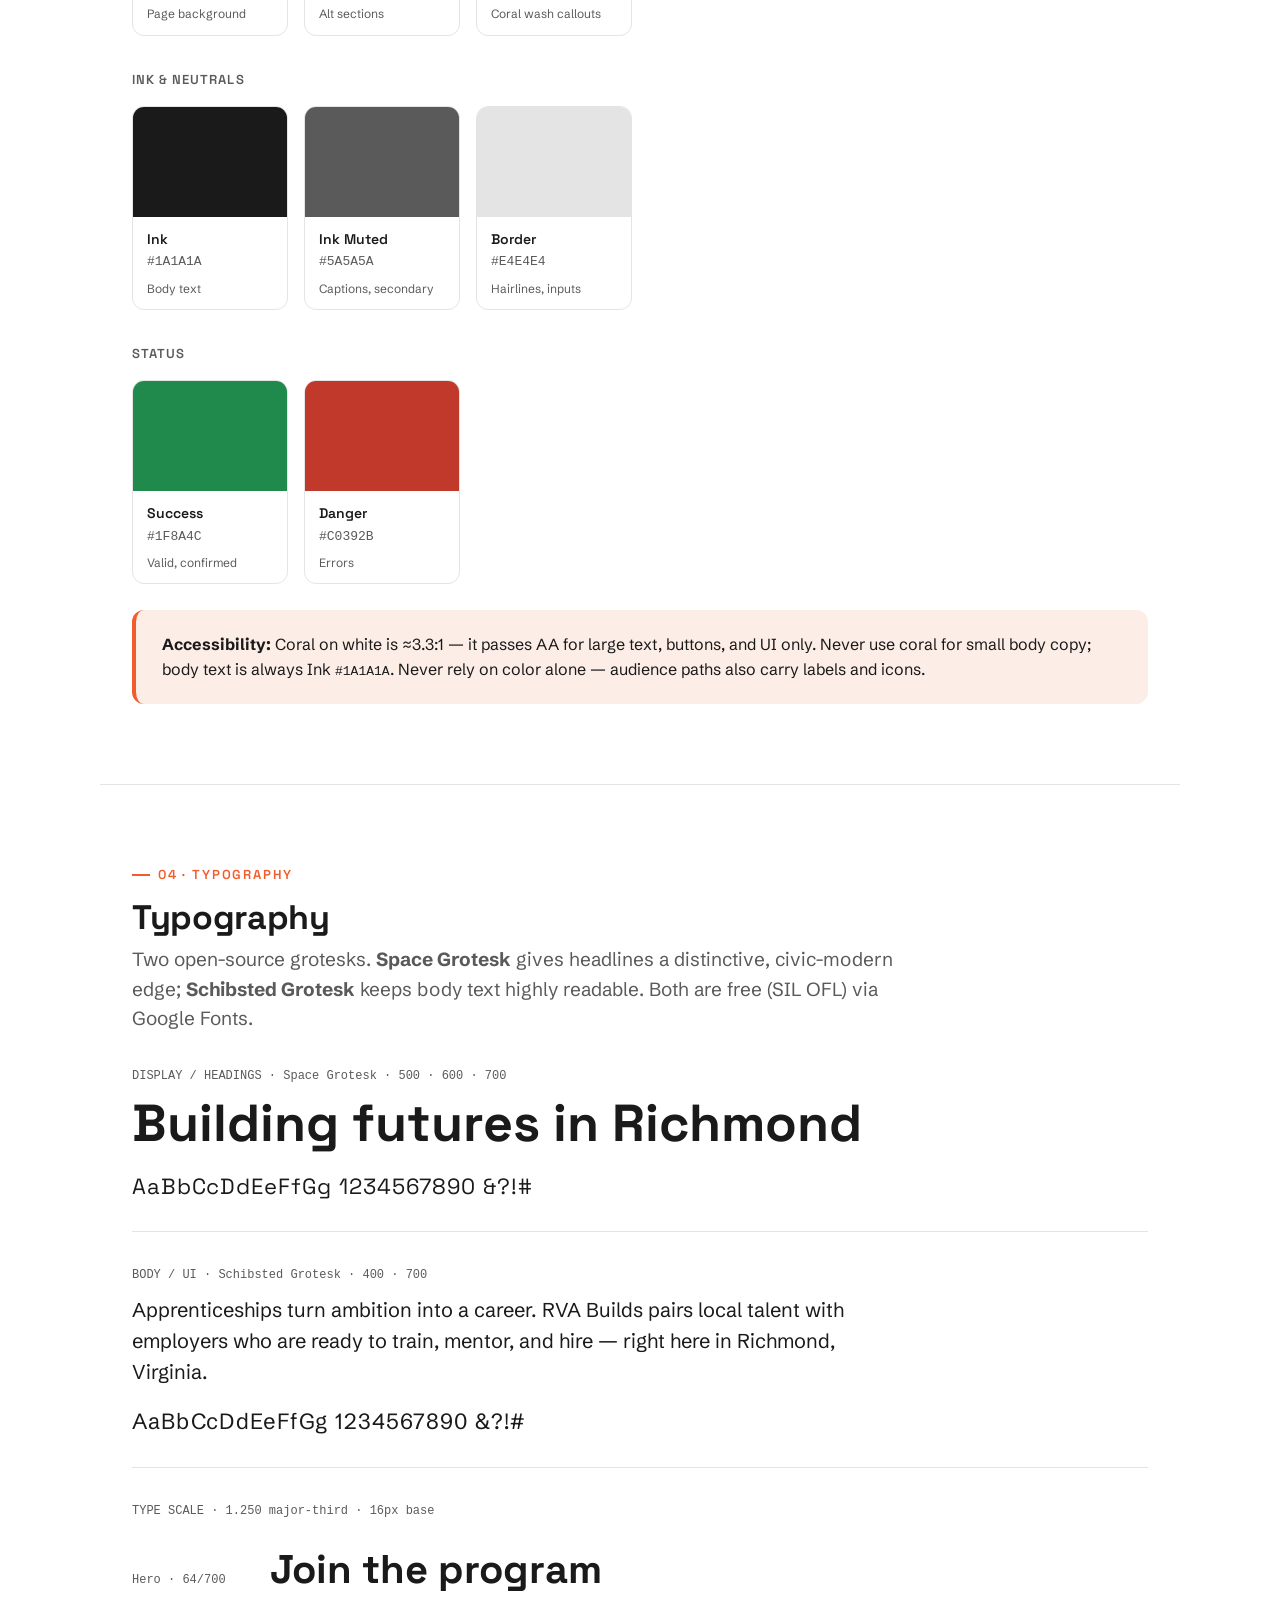
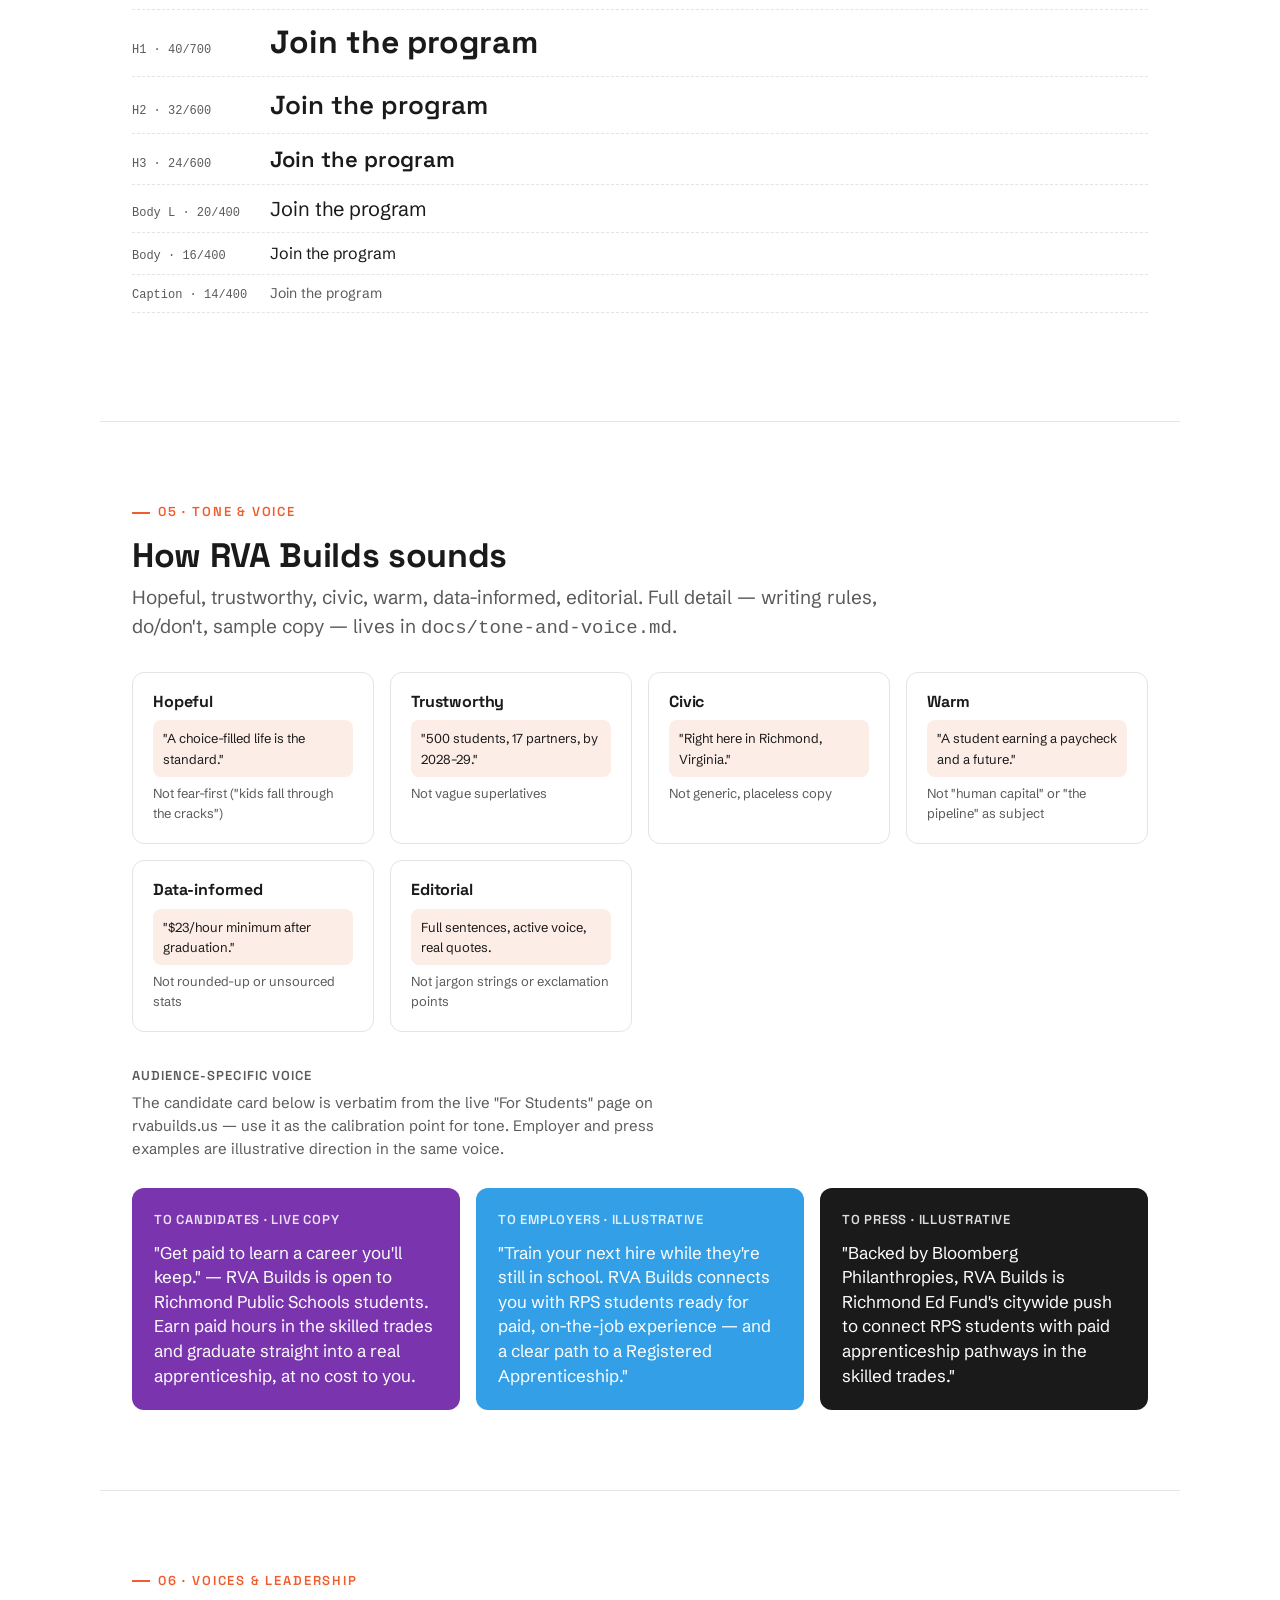
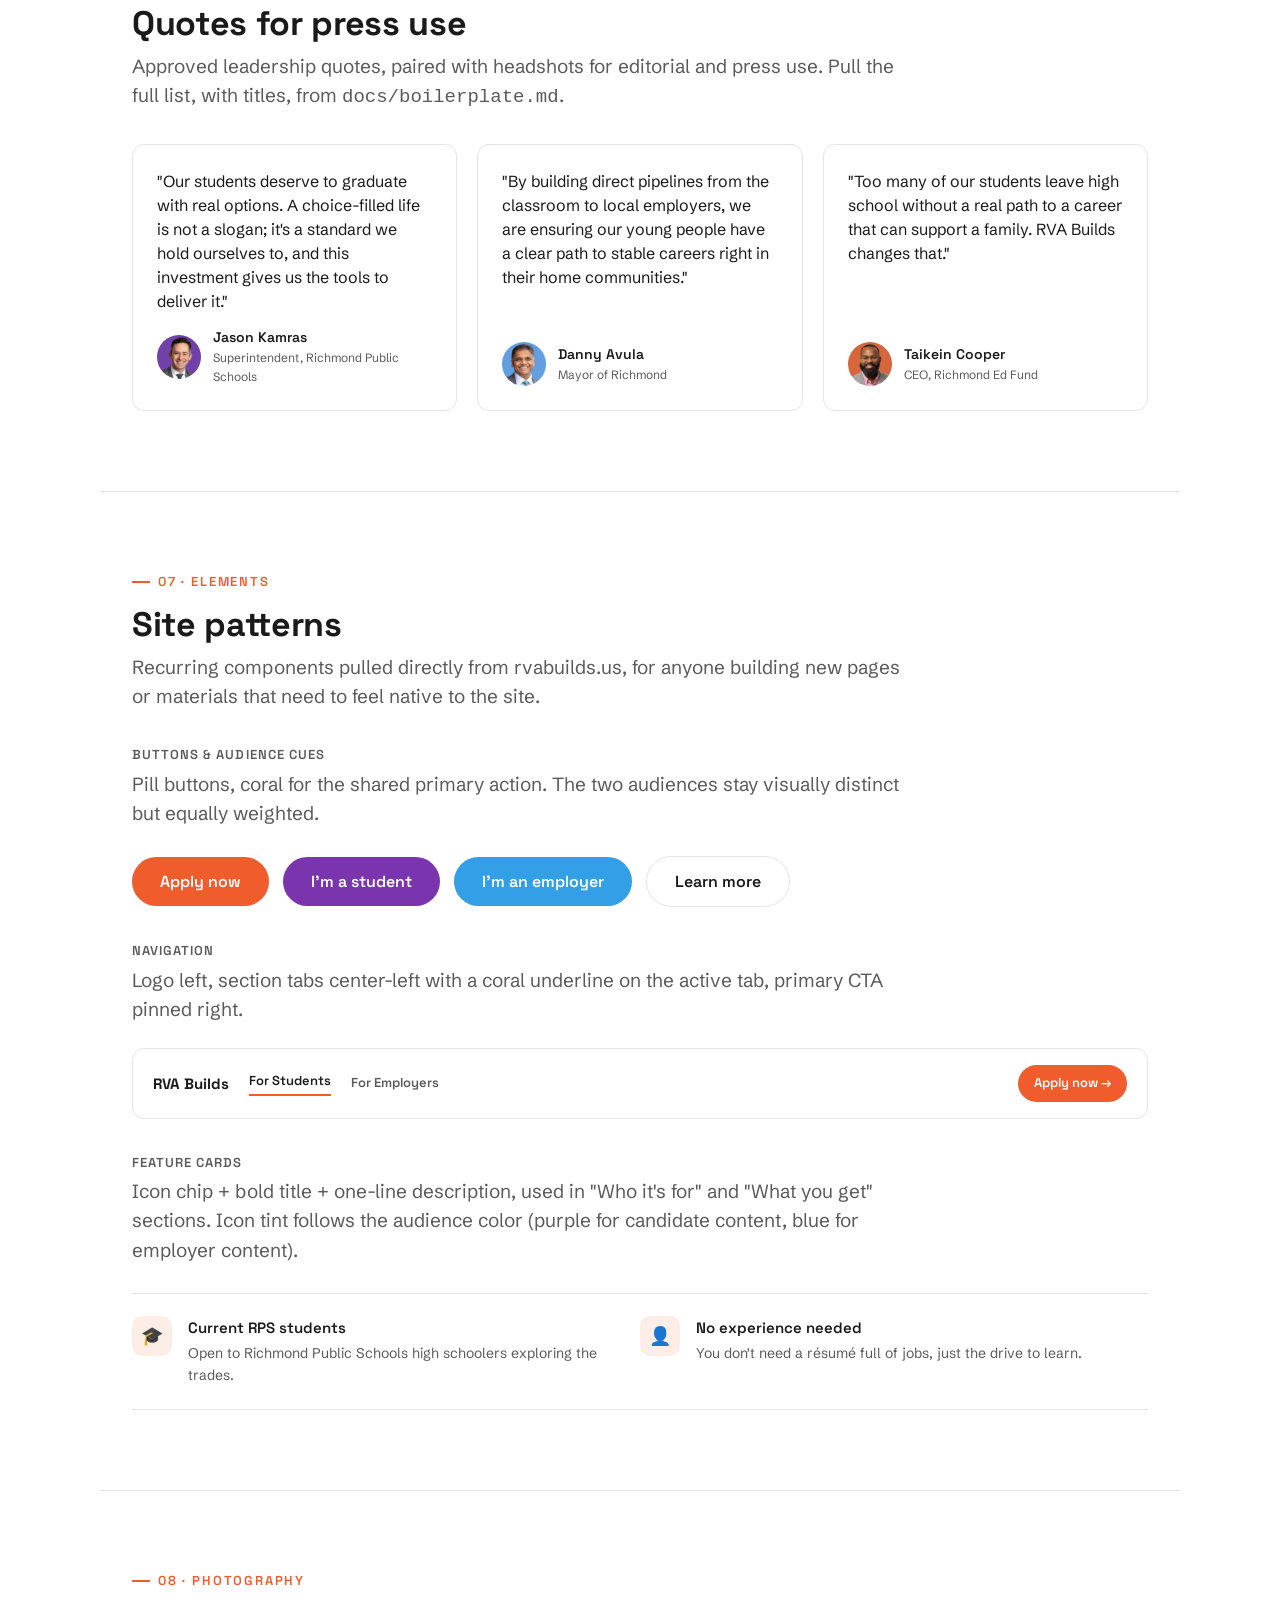
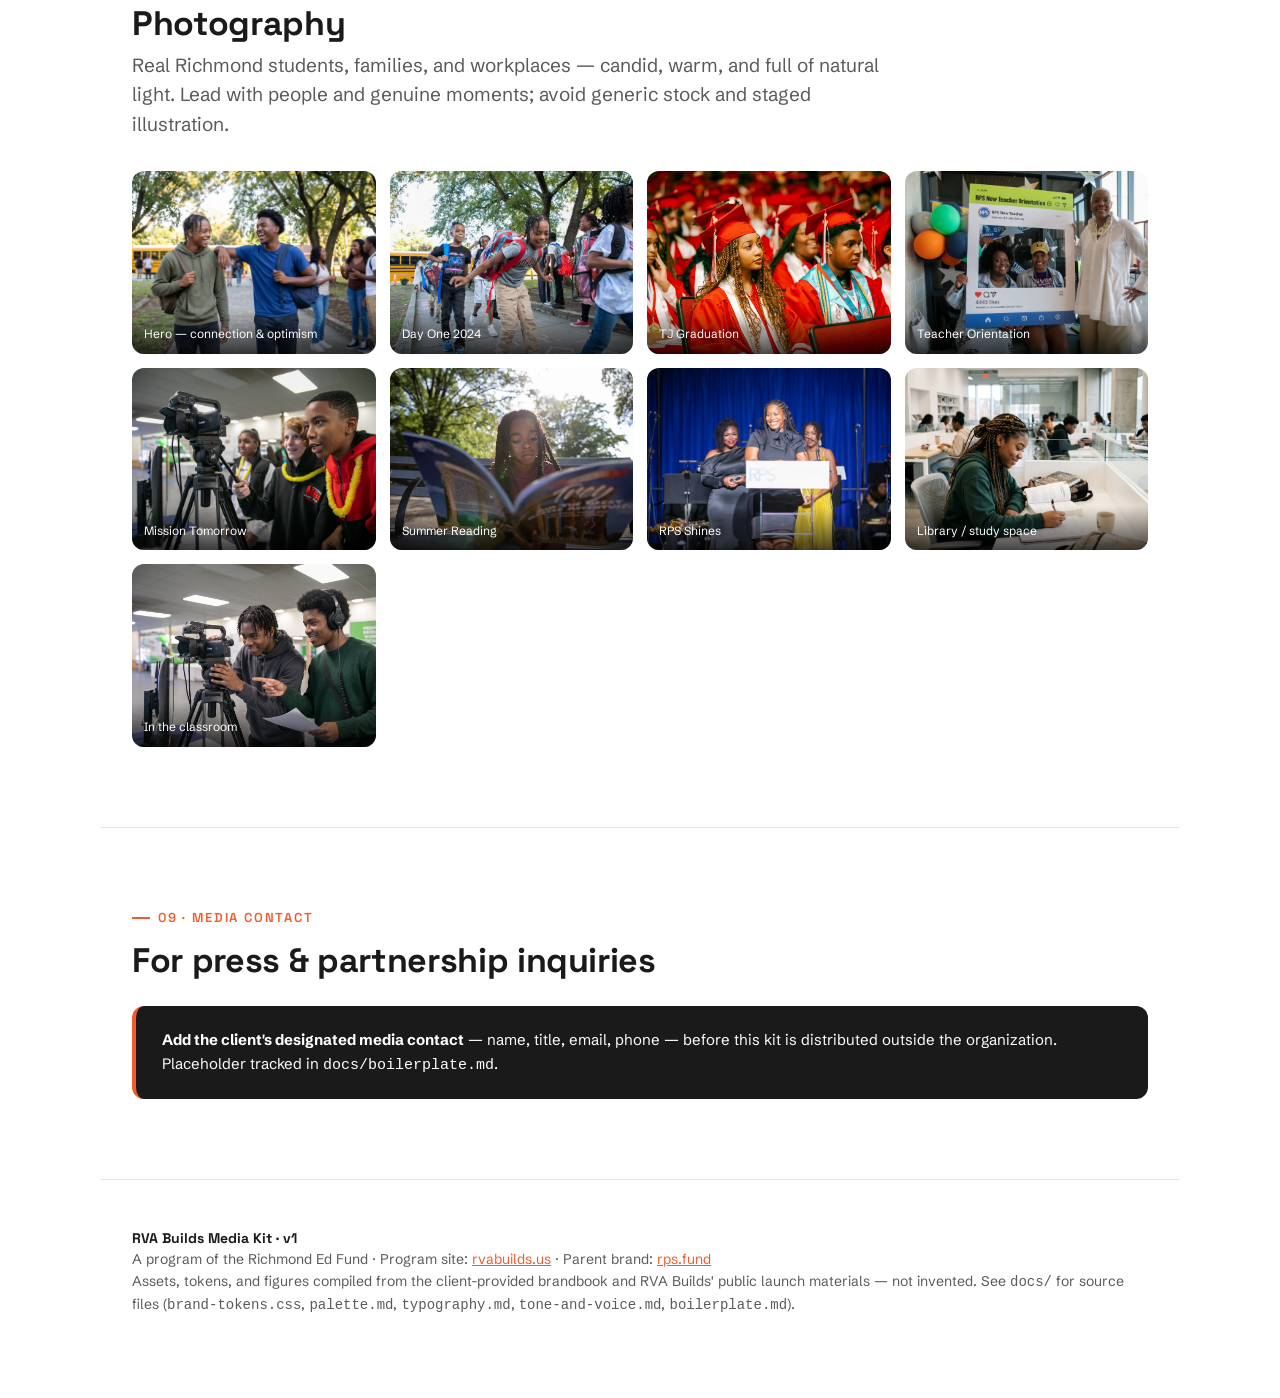
==== commit 5731ac7b: "Align media kit with live rvabuilds.us design and copy Rebuilds the hero, stats, and component secti" ====
--- a/media-kit/index.html
+++ b/media-kit/index.html
@@ -25,9 +25,12 @@
   a{color:var(--accent)}
   section{max-width:var(--maxw);margin:0 auto;padding:80px 32px;border-top:1px solid var(--border)}
   section:first-of-type{border-top:none}
-  .eyebrow{font-family:var(--font-display);font-weight:600;font-size:13px;letter-spacing:.14em;text-transform:uppercase;color:var(--accent);margin-bottom:14px}
+  .eyebrow{font-family:var(--font-display);font-weight:600;font-size:13px;letter-spacing:.14em;text-transform:uppercase;color:var(--accent);margin-bottom:14px;display:flex;align-items:center;gap:8px}
+  .eyebrow::before{content:"";width:18px;height:2px;background:currentColor;display:inline-block}
+  .eyebrow.purple{color:var(--accent-purple)}
   .lead{font-size:19px;color:var(--ink-muted);max-width:64ch}
   h2.title{font-size:34px;font-weight:700;margin-bottom:8px}
+  .accent-text{color:var(--accent)}
 
   /* NAV */
   .kitnav{position:sticky;top:0;z-index:50;background:rgba(255,255,255,.9);backdrop-filter:blur(8px);border-bottom:1px solid var(--border)}
@@ -35,23 +38,43 @@
   .kitnav a{font-family:var(--font-display);font-size:13px;font-weight:600;color:var(--ink-muted);text-decoration:none}
   .kitnav a:hover{color:var(--accent)}
   .kitnav .brand{color:var(--ink);margin-right:auto}
-
-  /* HERO */
-  .hero{max-width:none;margin:0;padding:0;border:none;position:relative;color:#fff;overflow:hidden}
-  .hero-bg{position:absolute;inset:0;background:url("assets/photography/hero-connection.jpg") center/cover;filter:saturate(1.05)}
-  .hero-overlay{position:absolute;inset:0;background:linear-gradient(180deg,rgba(26,26,26,.4) 0%,rgba(216,72,31,.78) 100%)}
-  .hero-inner{position:relative;max-width:var(--maxw);margin:0 auto;padding:96px 32px 84px}
-  .hero img.logo{height:56px;margin-bottom:36px;filter:drop-shadow(0 2px 10px rgba(0,0,0,.25))}
-  .hero h1{font-size:clamp(40px,6.5vw,68px);font-weight:700;max-width:18ch}
-  .hero p{font-size:19px;margin-top:18px;max-width:56ch;color:rgba(255,255,255,.94)}
-  .hero .meta{margin-top:32px;font-family:var(--font-display);font-size:13px;letter-spacing:.14em;text-transform:uppercase;color:rgba(255,255,255,.85)}
-
-  /* STATS */
-  .stat-grid{display:grid;grid-template-columns:repeat(auto-fit,minmax(150px,1fr));gap:16px;margin-top:32px}
-  .stat{border:1px solid var(--border);border-radius:12px;padding:20px}
-  .stat .num{font-family:var(--font-display);font-weight:700;font-size:30px;color:var(--accent)}
-  .stat .label{font-size:13px;color:var(--ink-muted);margin-top:4px}
+  .kitnav .cta{background:var(--accent);color:#fff;padding:8px 16px;border-radius:9999px}
+  .kitnav .cta:hover{background:var(--accent-hover);color:#fff}
+
+  /* HERO — mirrors the rvabuilds.us homepage hero pattern: light bg, two columns, photo card with an offset color shape behind it and a floating stat badge */
+  .hero{max-width:none;margin:0;padding:0;border:none;background:var(--surface-soft)}
+  .hero-inner{max-width:var(--maxw);margin:0 auto;padding:88px 32px;display:grid;grid-template-columns:1.05fr 1fr;gap:56px;align-items:center}
+  .hero img.logo{height:34px;margin-bottom:28px}
+  .hero h1{font-size:clamp(36px,5.2vw,54px);font-weight:700;max-width:15ch}
+  .hero p{font-size:18px;margin-top:18px;max-width:48ch;color:var(--ink-muted)}
+  .hero .hero-ctas{display:flex;gap:12px;flex-wrap:wrap;margin-top:28px}
+  .hero .partner-line{display:flex;gap:10px;align-items:flex-start;margin-top:28px;font-size:13px;color:var(--ink-muted);max-width:44ch}
+  .hero .partner-line .check{flex:none;width:18px;height:18px;border-radius:50%;background:var(--surface-tint);color:var(--accent);display:flex;align-items:center;justify-content:center;font-size:11px;margin-top:1px}
+  .hero-photo-wrap{position:relative}
+  .hero-shape{position:absolute;inset:22px -22px -22px 22px;background:var(--accent);border-radius:22px;z-index:0}
+  .hero-photo{position:relative;z-index:1;border-radius:22px;overflow:hidden;aspect-ratio:4/5}
+  .hero-photo img{width:100%;height:100%;object-fit:cover;display:block}
+  .hero-badge{position:absolute;z-index:2;top:-18px;left:-18px;background:#fff;border-radius:14px;padding:14px 18px;box-shadow:0 12px 28px rgba(26,26,26,.14);display:flex;align-items:center;gap:12px}
+  .hero-badge .badge-icon{width:34px;height:34px;border-radius:9px;background:var(--surface-tint);color:var(--accent);display:flex;align-items:center;justify-content:center;font-family:var(--font-display);font-weight:700}
+  .hero-badge .badge-num{font-family:var(--font-display);font-weight:700;font-size:15px;color:var(--ink)}
+  .hero-badge .badge-label{font-size:12px;color:var(--ink-muted)}
+
+  /* STATS — the "by the numbers" underline-row pattern used across rvabuilds.us */
+  .stat-row{display:grid;grid-template-columns:repeat(auto-fit,minmax(160px,1fr));border-top:1px solid var(--border);margin-top:28px}
+  .stat-cell{padding:22px 20px 22px 0;border-right:1px solid var(--border)}
+  .stat-cell:last-child{border-right:none}
+  .stat-cell .num{font-family:var(--font-display);font-weight:700;font-size:36px}
+  .stat-cell .num .plus{color:var(--accent)}
+  .stat-cell .label{font-size:13px;color:var(--ink-muted);margin-top:4px;max-width:20ch}
+  .stat-mini-row{display:flex;gap:28px;flex-wrap:wrap;margin-top:20px}
+  .stat-mini{font-size:14px;color:var(--ink-muted)}
+  .stat-mini strong{font-family:var(--font-display);color:var(--ink)}
   .tag-pill{display:inline-block;font-family:var(--font-display);font-size:12px;font-weight:600;padding:5px 12px;border-radius:9999px;background:var(--surface-soft);color:var(--ink-muted);margin:4px 6px 0 0}
+
+  @media(max-width:760px){
+    .hero-inner{grid-template-columns:1fr}
+    .hero-photo-wrap{order:-1}
+  }
 
   /* LOGOS */
   .group-label{font-family:var(--font-display);font-weight:600;font-size:13px;letter-spacing:.08em;text-transform:uppercase;color:var(--ink-muted);margin:34px 0 4px}
@@ -136,6 +159,21 @@
   .btn-candidate{background:var(--accent-purple);color:#fff}
   .btn-employer{background:var(--accent-blue);color:#fff}
   .btn-ghost{background:transparent;color:var(--ink);border:1.5px solid var(--border)}
+
+  /* Feature card — the icon-chip pattern used in "Who it's for" / "What you get" on rvabuilds.us */
+  .feature-grid{display:grid;grid-template-columns:repeat(auto-fit,minmax(240px,1fr));margin-top:28px;border-top:1px solid var(--border)}
+  .feature-card{padding:22px 24px 22px 0;border-bottom:1px solid var(--border);display:flex;gap:16px}
+  .feature-icon{flex:none;width:40px;height:40px;border-radius:10px;background:var(--surface-tint);color:var(--accent-purple);display:flex;align-items:center;justify-content:center;font-size:18px}
+  .feature-card h5{font-family:var(--font-display);font-size:15px;font-weight:600;margin-bottom:4px}
+  .feature-card p{font-size:14px;color:var(--ink-muted)}
+
+  /* Mini nav mockup — documents the site's own nav pattern (logo + tabs + CTA pill) */
+  .nav-mock{margin-top:24px;border:1px solid var(--border);border-radius:12px;padding:16px 20px;display:flex;align-items:center;gap:20px}
+  .nav-mock .nav-logo{font-family:var(--font-display);font-weight:700;font-size:15px}
+  .nav-mock .nav-tab{font-family:var(--font-display);font-size:13px;font-weight:600;color:var(--ink-muted)}
+  .nav-mock .nav-tab.active{color:var(--ink);border-bottom:2px solid var(--accent);padding-bottom:2px}
+  .nav-mock .nav-cta{margin-left:auto;background:var(--accent);color:#fff;font-family:var(--font-display);font-weight:600;font-size:13px;padding:8px 16px;border-radius:9999px}
+
   .callout{margin-top:26px;background:var(--surface-tint);border-radius:12px;padding:22px 26px;border-left:4px solid var(--accent)}
   .callout.dark{background:var(--ink);color:#fff;border-left-color:var(--accent)}
   .callout p{font-size:15px}
@@ -161,34 +199,54 @@
     <a href="#quotes">Quotes</a>
     <a href="#photography">Photography</a>
     <a href="#contact">Contact</a>
+    <a class="cta" href="#logo">Get the assets</a>
   </div>
 </nav>
 
-<!-- HERO -->
+<!-- HERO — mirrors the rvabuilds.us homepage hero: eyebrow, two-tone headline, CTAs, partner line, and a photo card with an offset color shape + floating stat badge -->
 <header class="hero" id="top">
-  <div class="hero-bg"></div>
-  <div class="hero-overlay"></div>
   <div class="hero-inner">
-    <img class="logo" src="assets/logos/horizontal/rva-builds-logo-light-color.png" alt="RVA Builds logo">
-    <h1>Media Kit</h1>
-    <p>Everything press, partners, and internal teams need to represent RVA Builds accurately — logos, colors, type, tone &amp; voice, key facts, and photography.</p>
-    <div class="meta">RVA Builds · Media Kit v1 · Richmond, VA</div>
+    <div class="hero-copy">
+      <img class="logo" src="assets/logos/horizontal/rva-builds-logo-dark-color.png" alt="RVA Builds logo">
+      <div class="eyebrow">RVA Builds · Media Kit</div>
+      <h1>Represent the brand <span class="accent-text">the right way.</span></h1>
+      <p>Everything press, partners, and internal teams need to use RVA Builds' logos, colors, type, tone &amp; voice, and photography correctly — built to match the live site at rvabuilds.us.</p>
+      <div class="hero-ctas">
+        <a class="btn btn-primary" href="#logo" style="text-decoration:none;display:inline-block">Browse the kit →</a>
+        <a class="btn btn-ghost" href="#contact" style="text-decoration:none;display:inline-block">Media contact</a>
+      </div>
+      <div class="partner-line">
+        <span class="check">✓</span>
+        <span>A program of Richmond Ed Fund, in partnership with Richmond Public Schools, the City of Richmond, and Richmond's employers and building trades unions.</span>
+      </div>
+    </div>
+    <div class="hero-photo-wrap">
+      <div class="hero-shape"></div>
+      <div class="hero-photo"><img src="assets/photography/hero-connection.jpg" alt="Two RVA Builds students"></div>
+      <div class="hero-badge">
+        <div class="badge-icon">500</div>
+        <div><div class="badge-num">RPS students</div><div class="badge-label">into the trades by 2029</div></div>
+      </div>
+    </div>
   </div>
 </header>
 
 <!-- ABOUT / KEY FACTS -->
 <section id="about">
-  <div class="eyebrow">01 — About RVA Builds</div>
-  <h2 class="title">Building Richmond's next workforce.</h2>
-  <p class="lead">RVA Builds is a Richmond Ed Fund initiative that connects Richmond Public Schools (RPS) students with paid, work-based learning and a clear path to Registered Apprenticeships in the skilled trades. Backed by an $8 million investment from Bloomberg Philanthropies and powered by 17 city, union, and employer partners, RVA Builds moves students into living-wage careers in electrical, HVAC, welding, and construction. BuildWithin is the program's technology and apprenticeship-design partner.</p>
-
-  <div class="stat-grid">
-    <div class="stat"><div class="num">$8M</div><div class="label">Bloomberg Philanthropies investment</div></div>
-    <div class="stat"><div class="num">500</div><div class="label">Students by 2028–29</div></div>
-    <div class="stat"><div class="num">17</div><div class="label">City, union &amp; employer partners</div></div>
-    <div class="stat"><div class="num">120+</div><div class="label">Paid learning hours per student</div></div>
-    <div class="stat"><div class="num">$23/hr</div><div class="label">Minimum total comp. after graduation</div></div>
-    <div class="stat"><div class="num">4</div><div class="label">Trades: electrical, HVAC, welding, construction</div></div>
+  <div class="eyebrow">01 · About RVA Builds</div>
+  <h2 class="title">Build a career in the trades, <span class="accent-text">before you graduate.</span></h2>
+  <p class="lead">RVA Builds connects Richmond Public Schools students with paid, hands-on careers in construction and the skilled trades, before they even graduate. It's a Richmond Ed Fund initiative, backed by Bloomberg Philanthropies and powered by city, union, and employer partners — moving students into Registered Apprenticeships in electrical, HVAC, welding, and construction. BuildWithin is the program's technology and apprenticeship-design partner.</p>
+
+  <div class="group-label">By the numbers</div>
+  <div class="stat-row">
+    <div class="stat-cell"><div class="num">150</div><div class="label">RPS grads aimed at registered apprenticeships in 3 years</div></div>
+    <div class="stat-cell"><div class="num">500</div><div class="label">Students in paid trades learning by 2028–29 (goal)</div></div>
+    <div class="stat-cell"><div class="num">17</div><div class="label">Partners: schools, the city, business &amp; unions</div></div>
+    <div class="stat-cell"><div class="num">120<span class="plus">+</span></div><div class="label">Paid work-based learning hours per student</div></div>
+  </div>
+  <div class="stat-mini-row">
+    <div class="stat-mini"><strong>$8M</strong> Bloomberg Philanthropies investment</div>
+    <div class="stat-mini"><strong>$23/hr</strong> minimum total comp. after graduation</div>
   </div>
 
   <div style="margin-top:26px">
@@ -207,7 +265,7 @@
 
 <!-- LOGO -->
 <section id="logo">
-  <div class="eyebrow">02 — Logo</div>
+  <div class="eyebrow">02 · Logo</div>
   <h2 class="title">The logo</h2>
   <p class="lead">A construction crane lifting the "VA" cube — building Richmond's future, brick by brick. Use the horizontal lockup by default; use the stacked lockup where a taller, narrower footprint is needed (social avatars, signage, mobile headers).</p>
 
@@ -291,7 +349,7 @@
 
 <!-- COLOR -->
 <section id="color">
-  <div class="eyebrow">03 — Color</div>
+  <div class="eyebrow">03 · Color</div>
   <h2 class="title">Color palette</h2>
   <p class="lead">Coral is the dominant brand color and signals action. Blue and purple are the two audience cues — blue for employers, purple for candidates. Everything else is a quiet, accessible neutral system.</p>
 
@@ -330,7 +388,7 @@
 
 <!-- TYPOGRAPHY -->
 <section id="type">
-  <div class="eyebrow">04 — Typography</div>
+  <div class="eyebrow">04 · Typography</div>
   <h2 class="title">Typography</h2>
   <p class="lead">Two open-source grotesks. <strong>Space Grotesk</strong> gives headlines a distinctive, civic-modern edge; <strong>Schibsted Grotesk</strong> keeps body text highly readable. Both are free (SIL OFL) via Google Fonts.</p>
 
@@ -360,7 +418,7 @@
 
 <!-- TONE & VOICE -->
 <section id="voice">
-  <div class="eyebrow">05 — Tone &amp; voice</div>
+  <div class="eyebrow">05 · Tone &amp; voice</div>
   <h2 class="title">How RVA Builds sounds</h2>
   <p class="lead">Hopeful, trustworthy, civic, warm, data-informed, editorial. Full detail — writing rules, do/don't, sample copy — lives in <code>docs/tone-and-voice.md</code>.</p>
 
@@ -398,17 +456,18 @@
   </div>
 
   <div class="group-label">Audience-specific voice</div>
+  <p class="lead" style="margin-top:0;font-size:15px">The candidate card below is verbatim from the live "For Students" page on rvabuilds.us — use it as the calibration point for tone. Employer and press examples are illustrative direction in the same voice.</p>
   <div class="audience-row">
     <div class="audience-card aud-candidate">
-      <div class="aud-label">To candidates</div>
-      <blockquote>"Get paid to learn a trade — before you even graduate. Electrical, HVAC, welding, construction: real hours, real wages, real employers in Richmond."</blockquote>
+      <div class="aud-label">To candidates · live copy</div>
+      <blockquote>"Get paid to learn a career you'll keep." — RVA Builds is open to Richmond Public Schools students. Earn paid hours in the skilled trades and graduate straight into a real apprenticeship, at no cost to you.</blockquote>
     </div>
     <div class="audience-card aud-employer">
-      <div class="aud-label">To employers</div>
+      <div class="aud-label">To employers · illustrative</div>
       <blockquote>"Train your next hire while they're still in school. RVA Builds connects you with RPS students ready for paid, on-the-job experience — and a clear path to a Registered Apprenticeship."</blockquote>
     </div>
     <div class="audience-card aud-press">
-      <div class="aud-label">To press</div>
+      <div class="aud-label">To press · illustrative</div>
       <blockquote>"Backed by Bloomberg Philanthropies, RVA Builds is Richmond Ed Fund's citywide push to connect RPS students with paid apprenticeship pathways in the skilled trades."</blockquote>
     </div>
   </div>
@@ -416,7 +475,7 @@
 
 <!-- QUOTES / LEADERSHIP -->
 <section id="quotes">
-  <div class="eyebrow">06 — Voices &amp; leadership</div>
+  <div class="eyebrow">06 · Voices &amp; leadership</div>
   <h2 class="title">Quotes for press use</h2>
   <p class="lead">Approved leadership quotes, paired with headshots for editorial and press use. Pull the full list, with titles, from <code>docs/boilerplate.md</code>.</p>
 
@@ -447,20 +506,39 @@
 
 <!-- COMPONENTS -->
 <section id="components">
-  <div class="eyebrow">07 — Elements</div>
-  <h2 class="title">Buttons &amp; audience cues</h2>
-  <p class="lead">Pill buttons, coral for the shared primary action. The two audiences stay visually distinct but equally weighted.</p>
+  <div class="eyebrow">07 · Elements</div>
+  <h2 class="title">Site patterns</h2>
+  <p class="lead">Recurring components pulled directly from rvabuilds.us, for anyone building new pages or materials that need to feel native to the site.</p>
+
+  <div class="group-label">Buttons &amp; audience cues</div>
+  <p class="lead" style="margin-top:0">Pill buttons, coral for the shared primary action. The two audiences stay visually distinct but equally weighted.</p>
   <div class="btn-row">
     <button class="btn btn-primary">Apply now</button>
-    <button class="btn btn-candidate">I'm a Candidate</button>
-    <button class="btn btn-employer">I'm an Employer</button>
+    <button class="btn btn-candidate">I'm a student</button>
+    <button class="btn btn-employer">I'm an employer</button>
     <button class="btn btn-ghost">Learn more</button>
+  </div>
+
+  <div class="group-label">Navigation</div>
+  <p class="lead" style="margin-top:0">Logo left, section tabs center-left with a coral underline on the active tab, primary CTA pinned right.</p>
+  <div class="nav-mock">
+    <span class="nav-logo">RVA Builds</span>
+    <span class="nav-tab active">For Students</span>
+    <span class="nav-tab">For Employers</span>
+    <span class="nav-cta">Apply now →</span>
+  </div>
+
+  <div class="group-label">Feature cards</div>
+  <p class="lead" style="margin-top:0">Icon chip + bold title + one-line description, used in "Who it's for" and "What you get" sections. Icon tint follows the audience color (purple for candidate content, blue for employer content).</p>
+  <div class="feature-grid">
+    <div class="feature-card"><div class="feature-icon">🎓</div><div><h5>Current RPS students</h5><p>Open to Richmond Public Schools high schoolers exploring the trades.</p></div></div>
+    <div class="feature-card"><div class="feature-icon">👤</div><div><h5>No experience needed</h5><p>You don't need a résumé full of jobs, just the drive to learn.</p></div></div>
   </div>
 </section>
 
 <!-- PHOTOGRAPHY -->
 <section id="photography">
-  <div class="eyebrow">08 — Photography</div>
+  <div class="eyebrow">08 · Photography</div>
   <h2 class="title">Photography</h2>
   <p class="lead">Real Richmond students, families, and workplaces — candid, warm, and full of natural light. Lead with people and genuine moments; avoid generic stock and staged illustration.</p>
   <div class="photo-grid">
@@ -478,7 +556,7 @@
 
 <!-- CONTACT -->
 <section id="contact">
-  <div class="eyebrow">09 — Media contact</div>
+  <div class="eyebrow">09 · Media contact</div>
   <h2 class="title">For press &amp; partnership inquiries</h2>
   <div class="callout dark">
     <p><strong>Add the client's designated media contact</strong> — name, title, email, phone — before this kit is distributed outside the organization. Placeholder tracked in <code>docs/boilerplate.md</code>.</p>
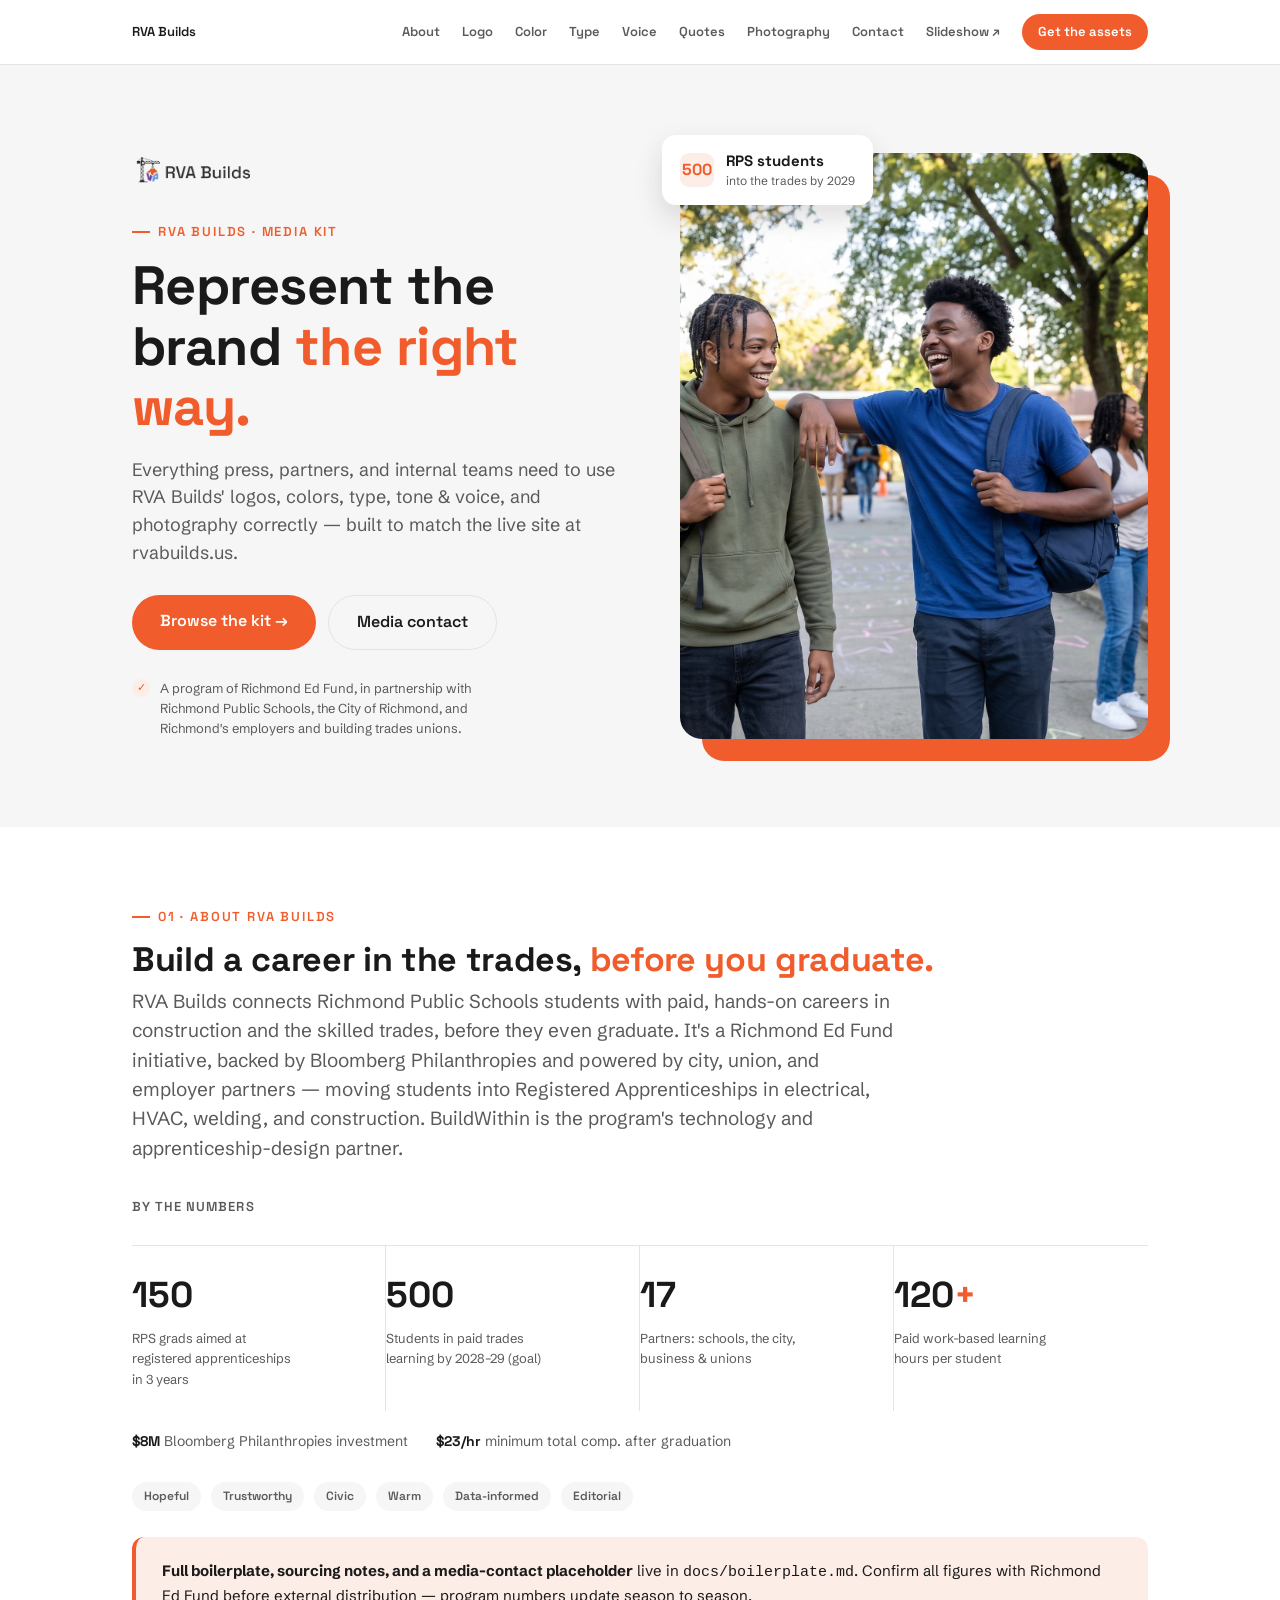
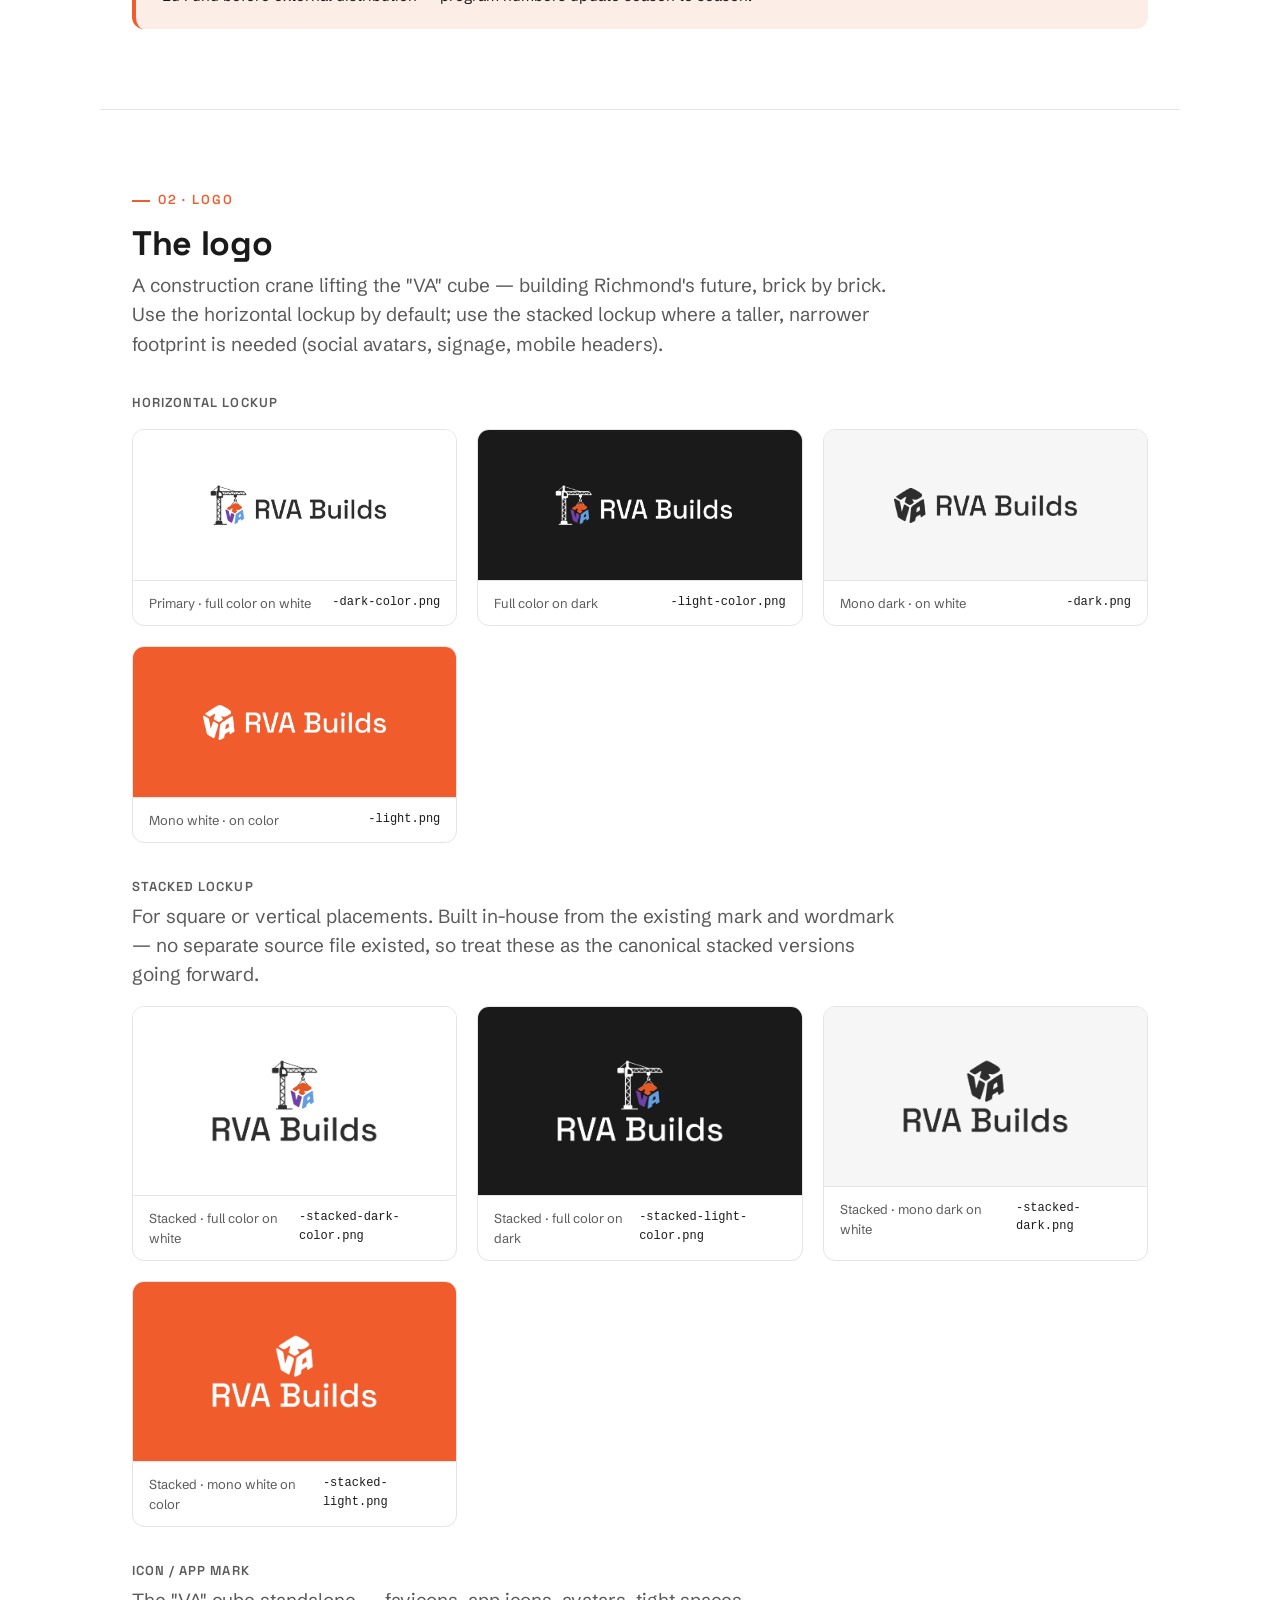
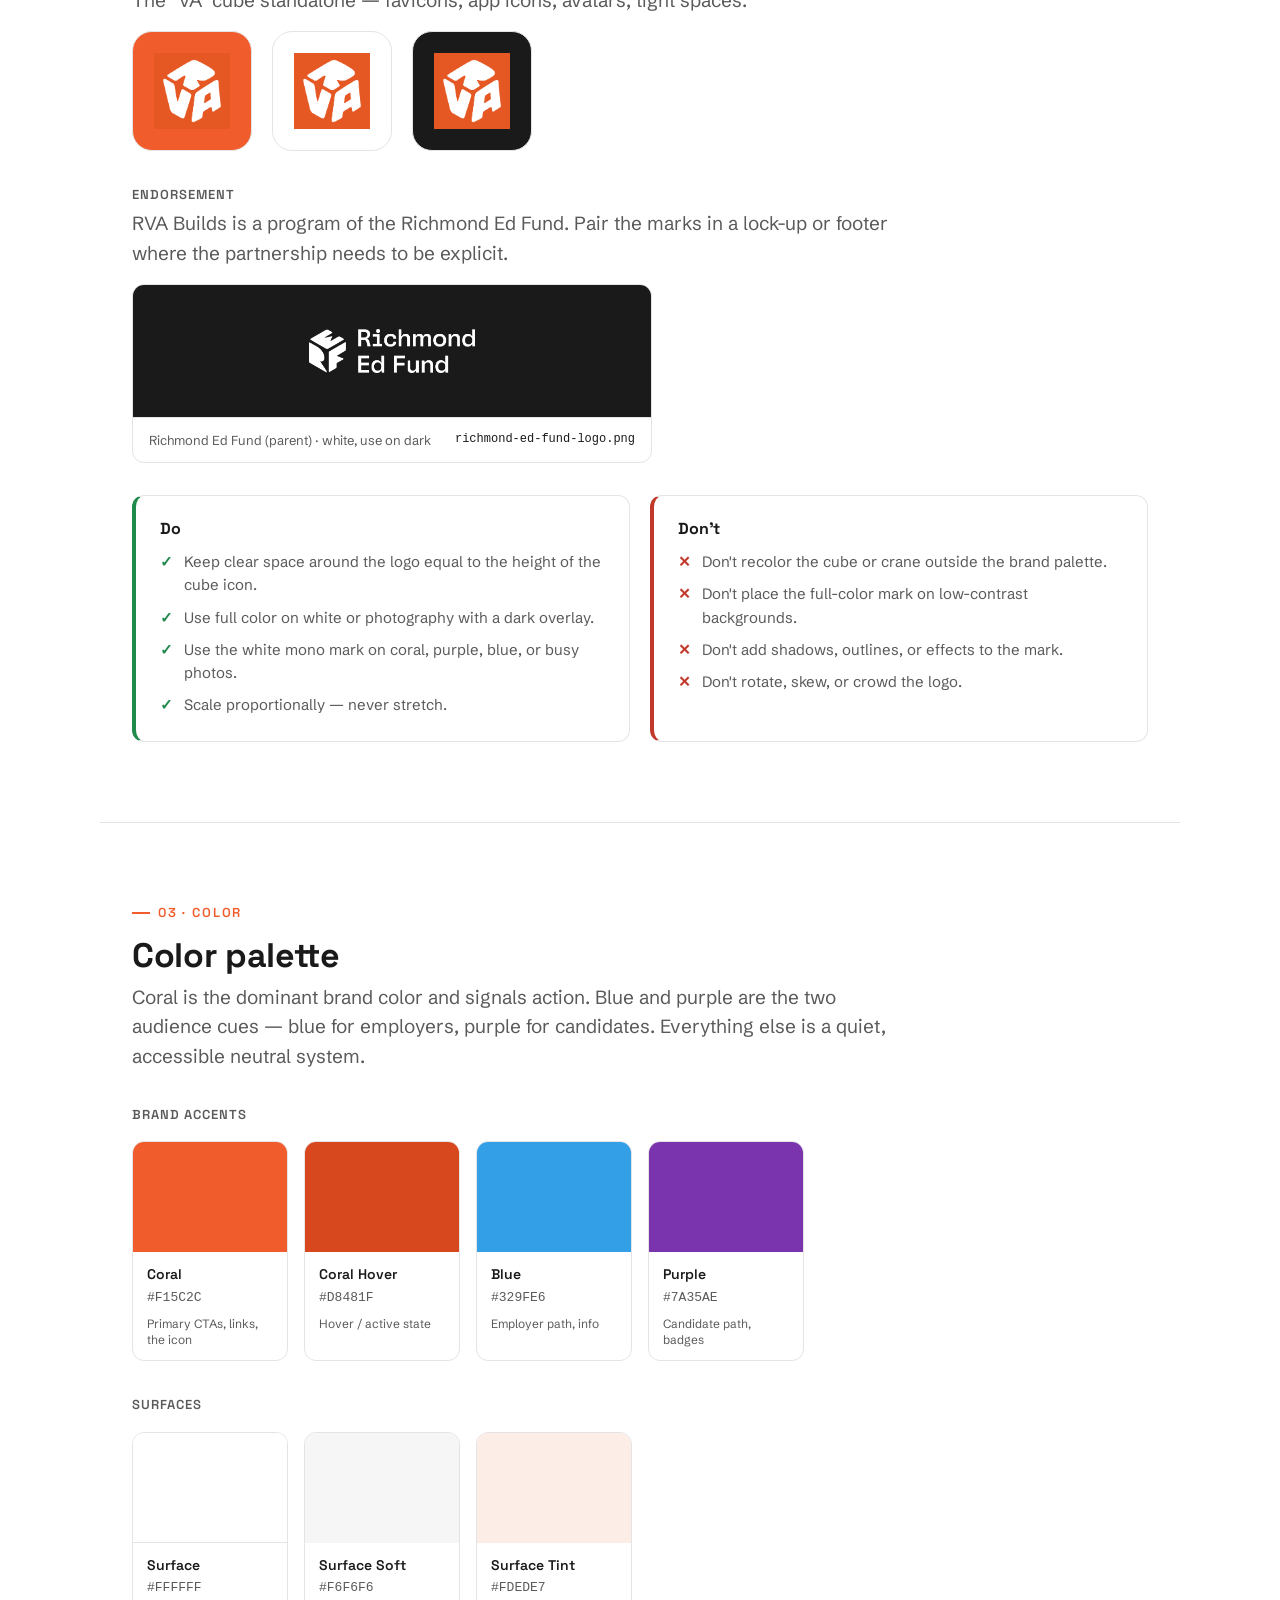
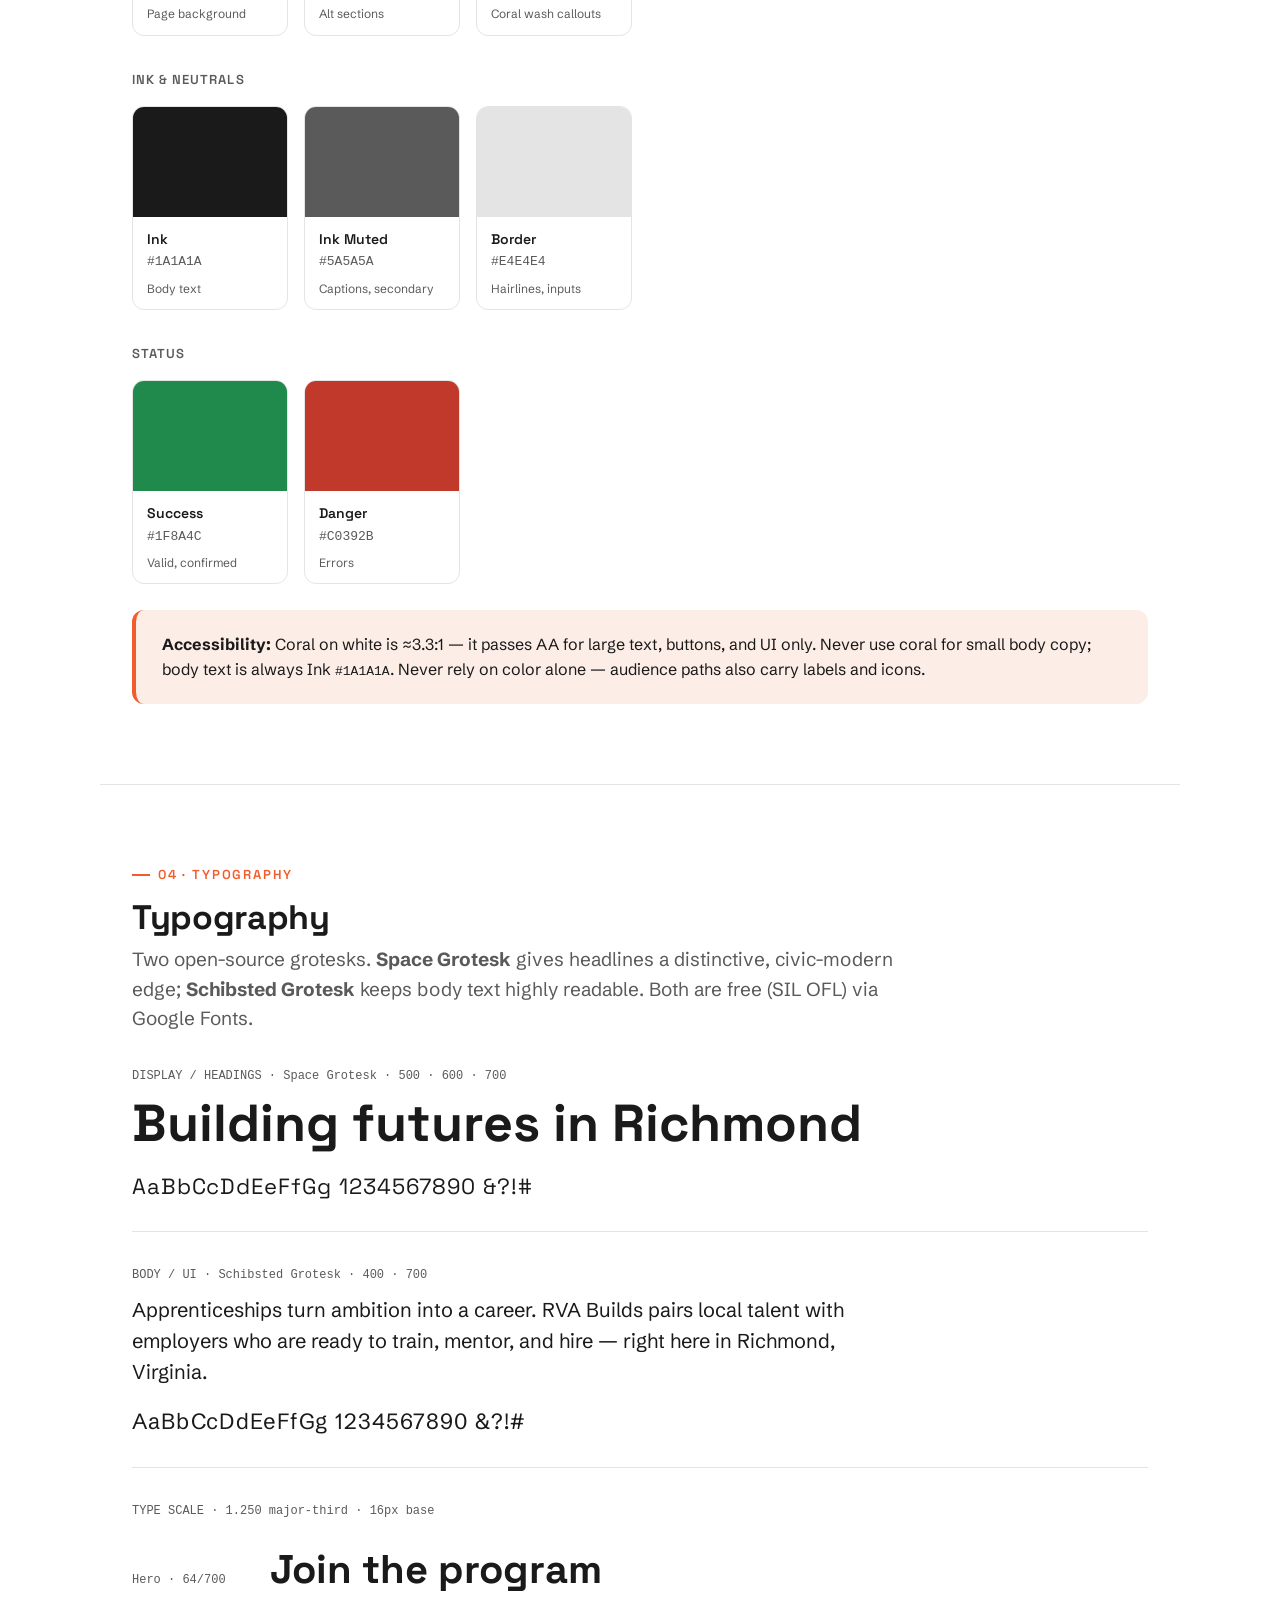
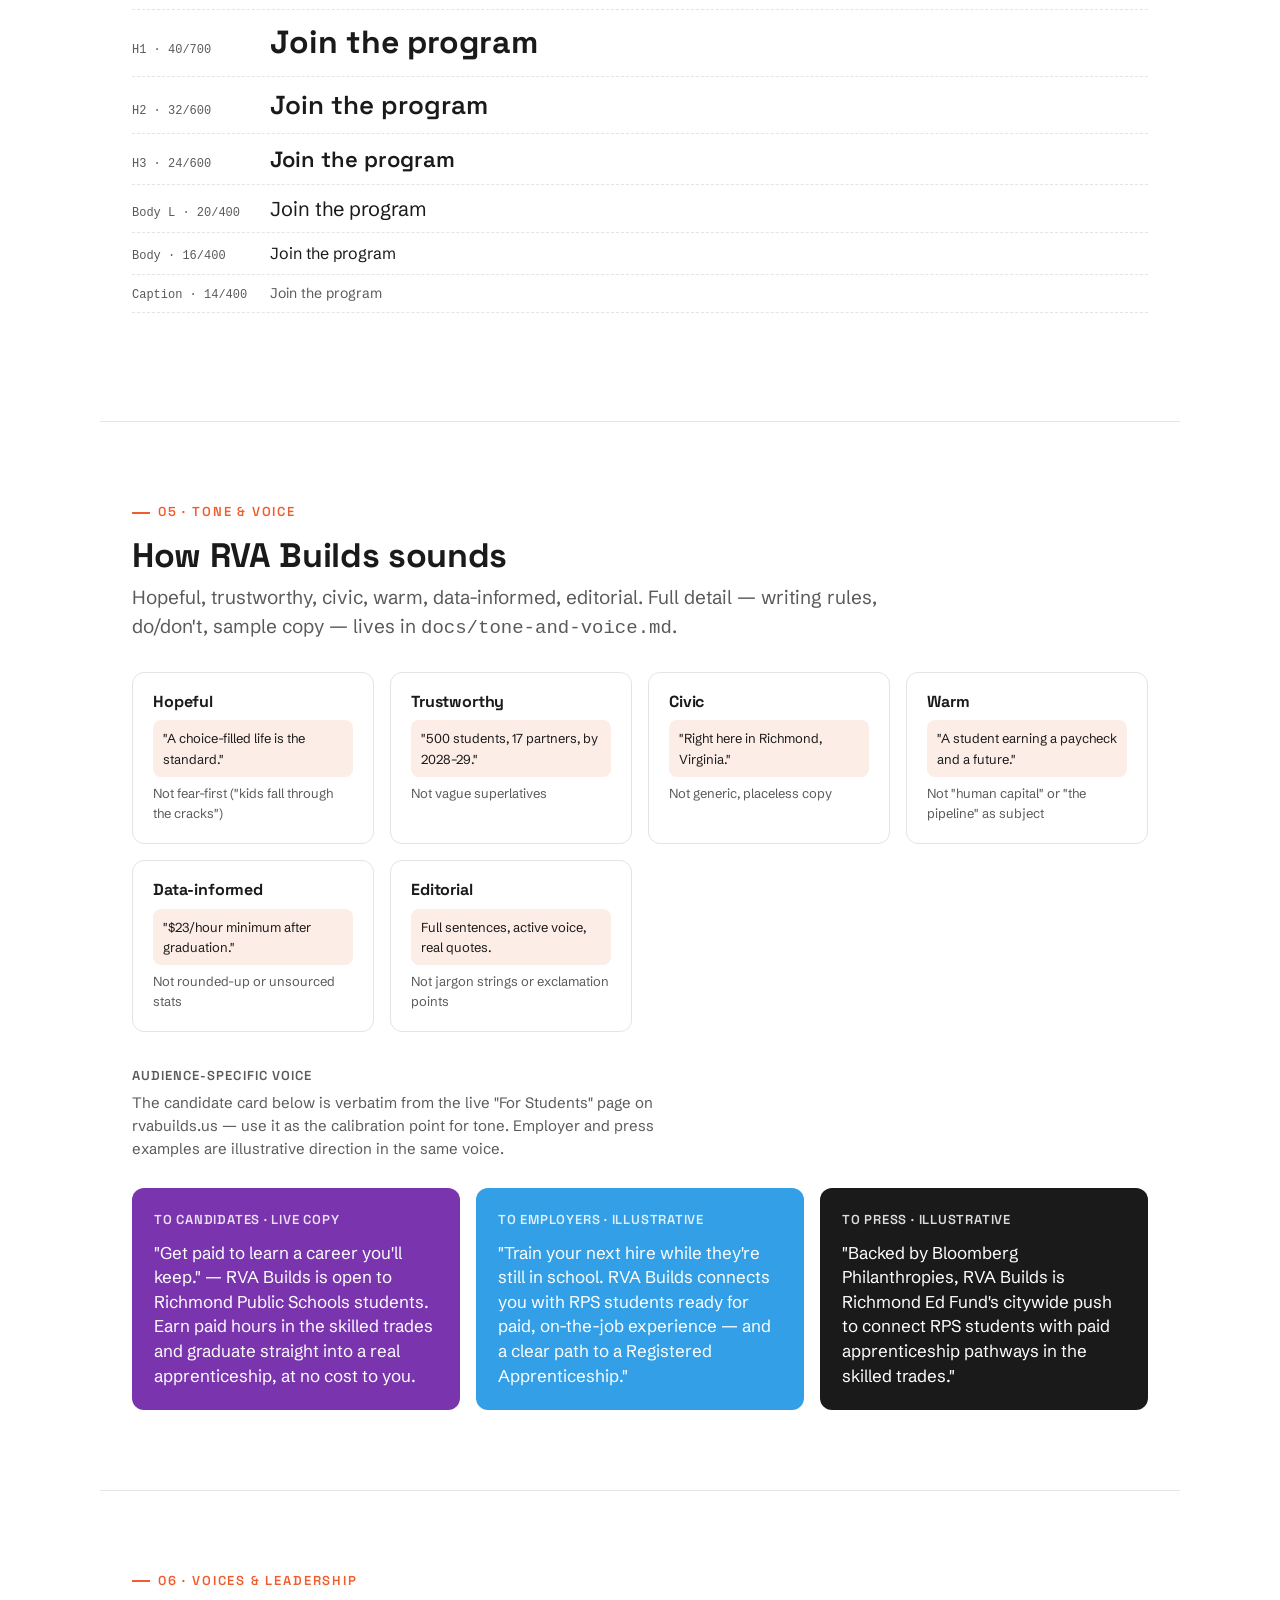
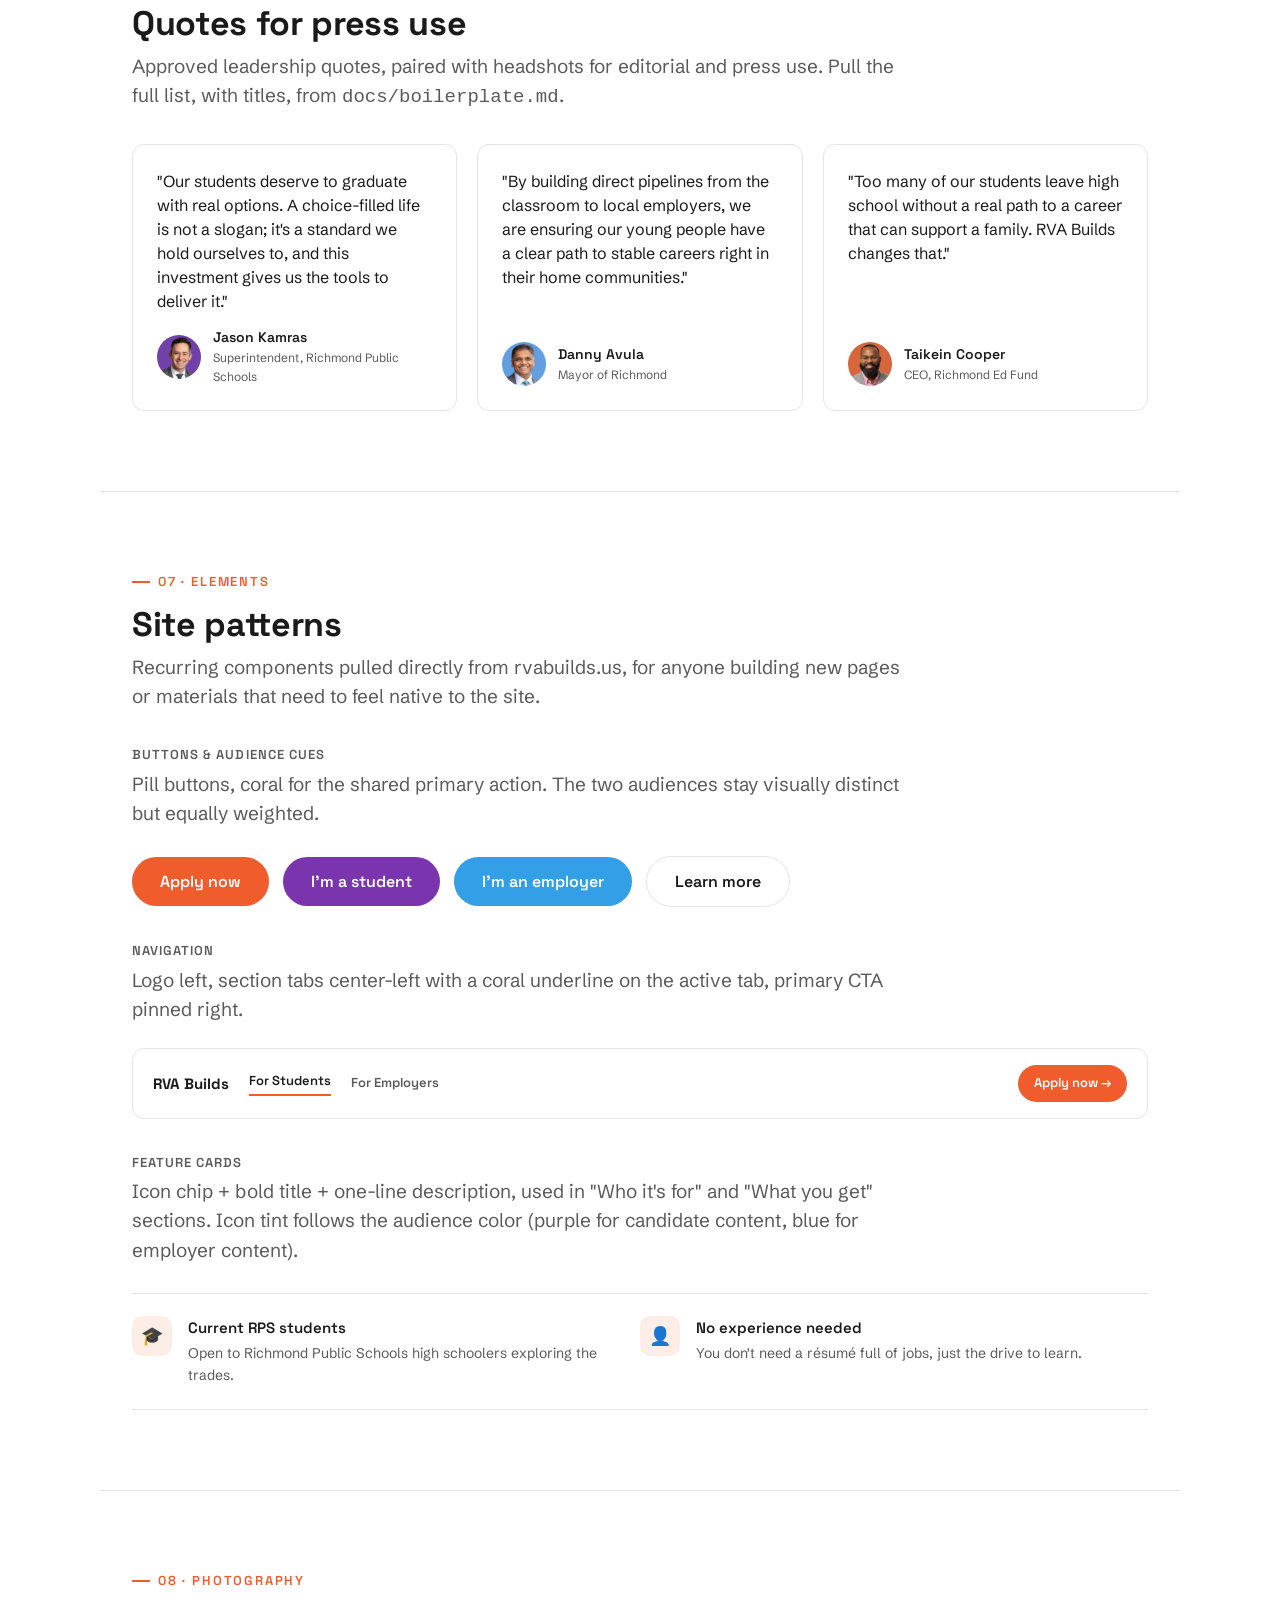
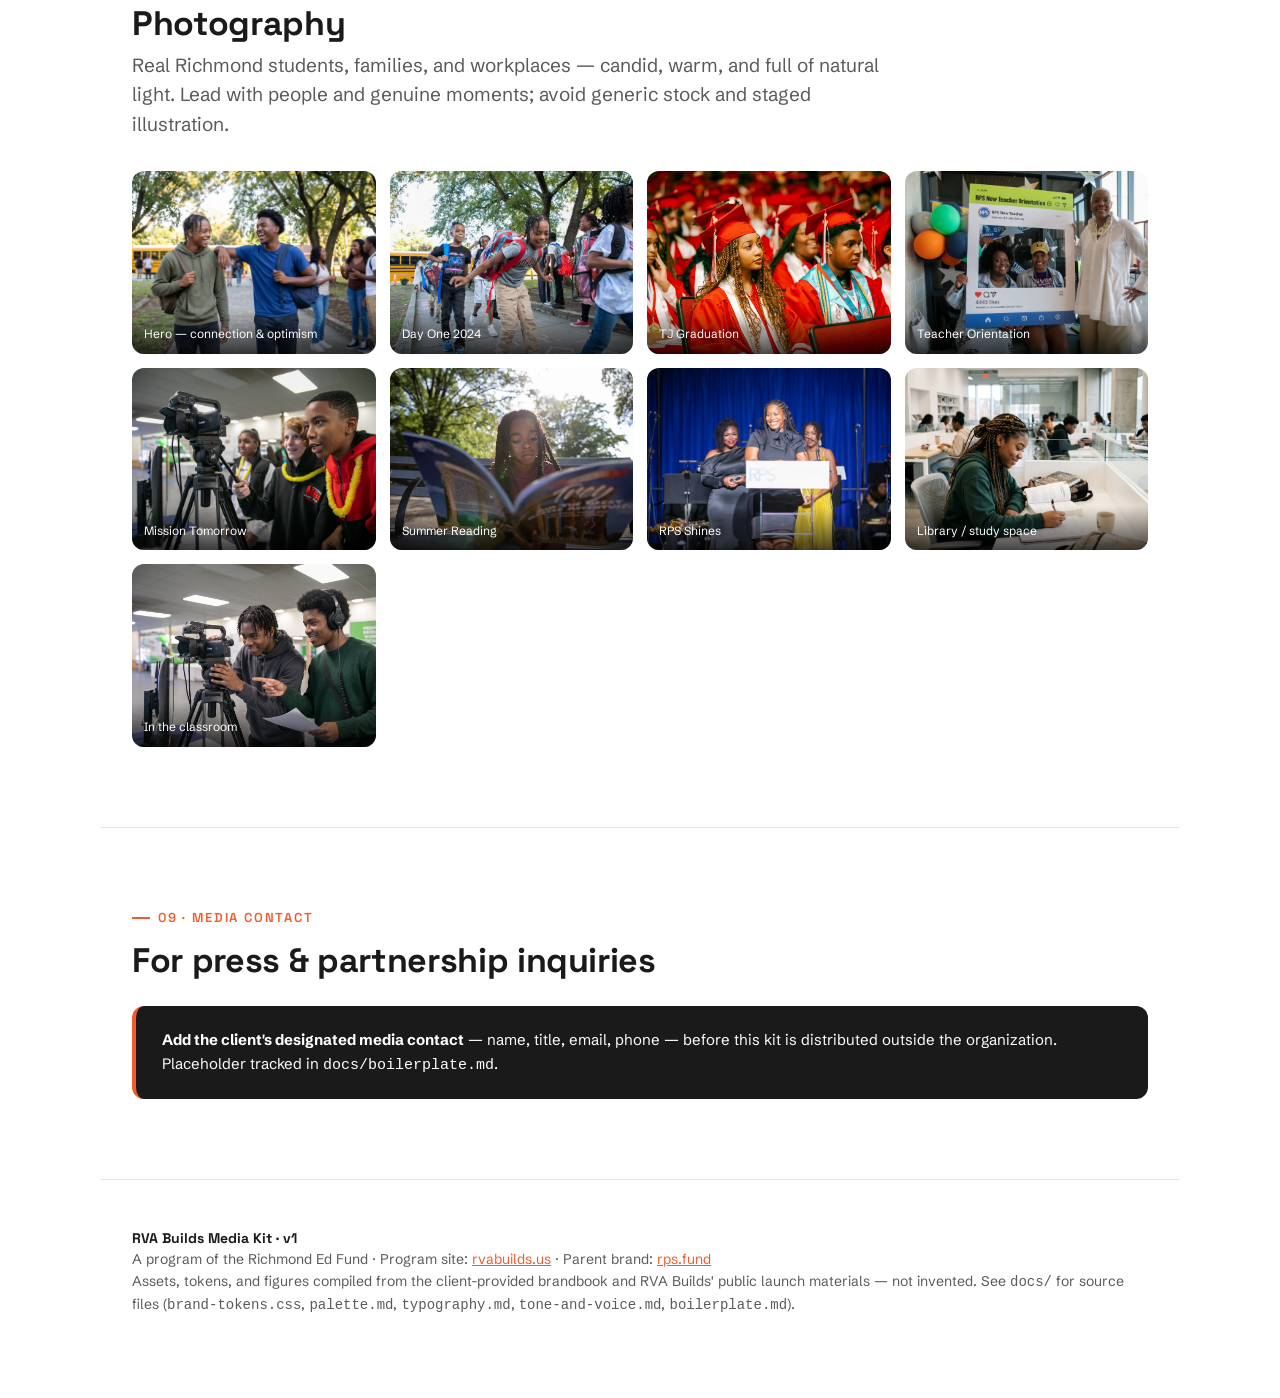
==== commit 9cd39a96: "Add a slideshow version of the media kit Adds media-kit/slides.html: the same brand content (logos, " ====
--- a/media-kit/index.html
+++ b/media-kit/index.html
@@ -199,6 +199,7 @@
     <a href="#quotes">Quotes</a>
     <a href="#photography">Photography</a>
     <a href="#contact">Contact</a>
+    <a href="slides.html">Slideshow ↗</a>
     <a class="cta" href="#logo">Get the assets</a>
   </div>
 </nav>
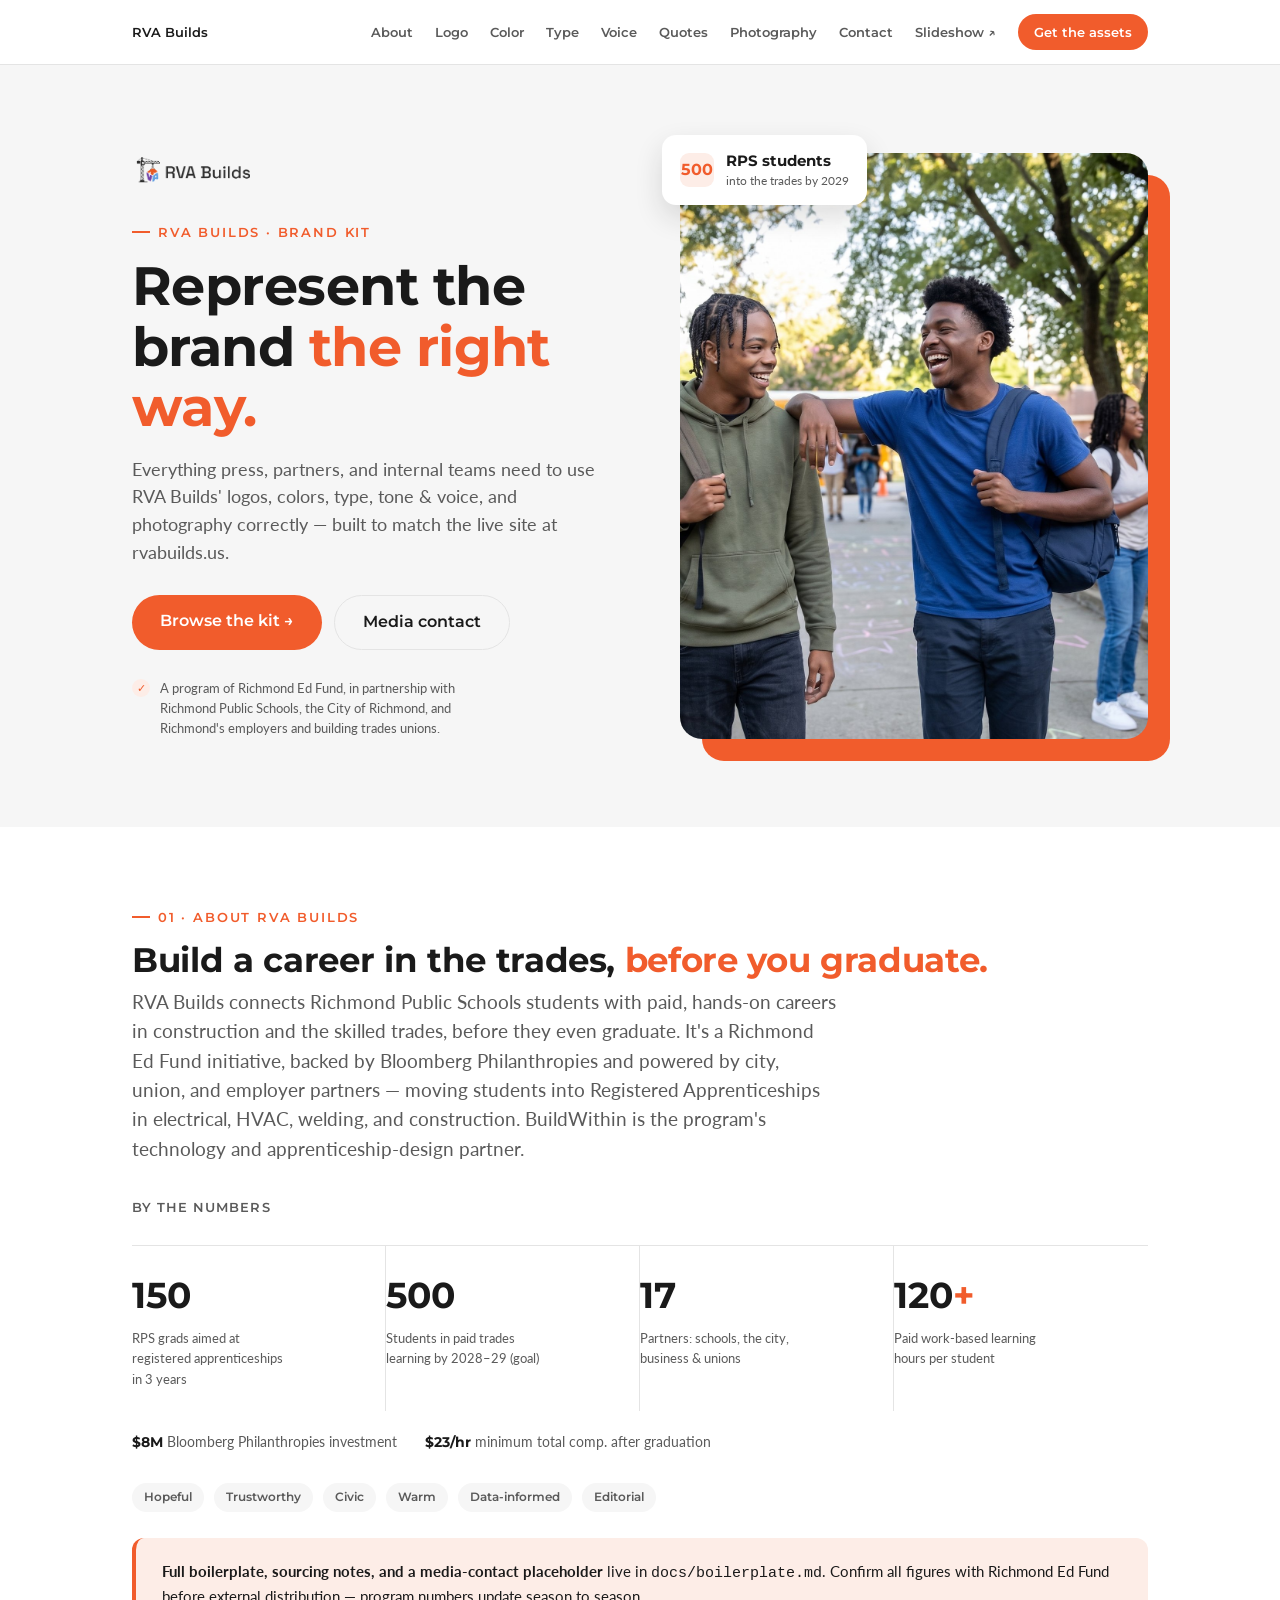
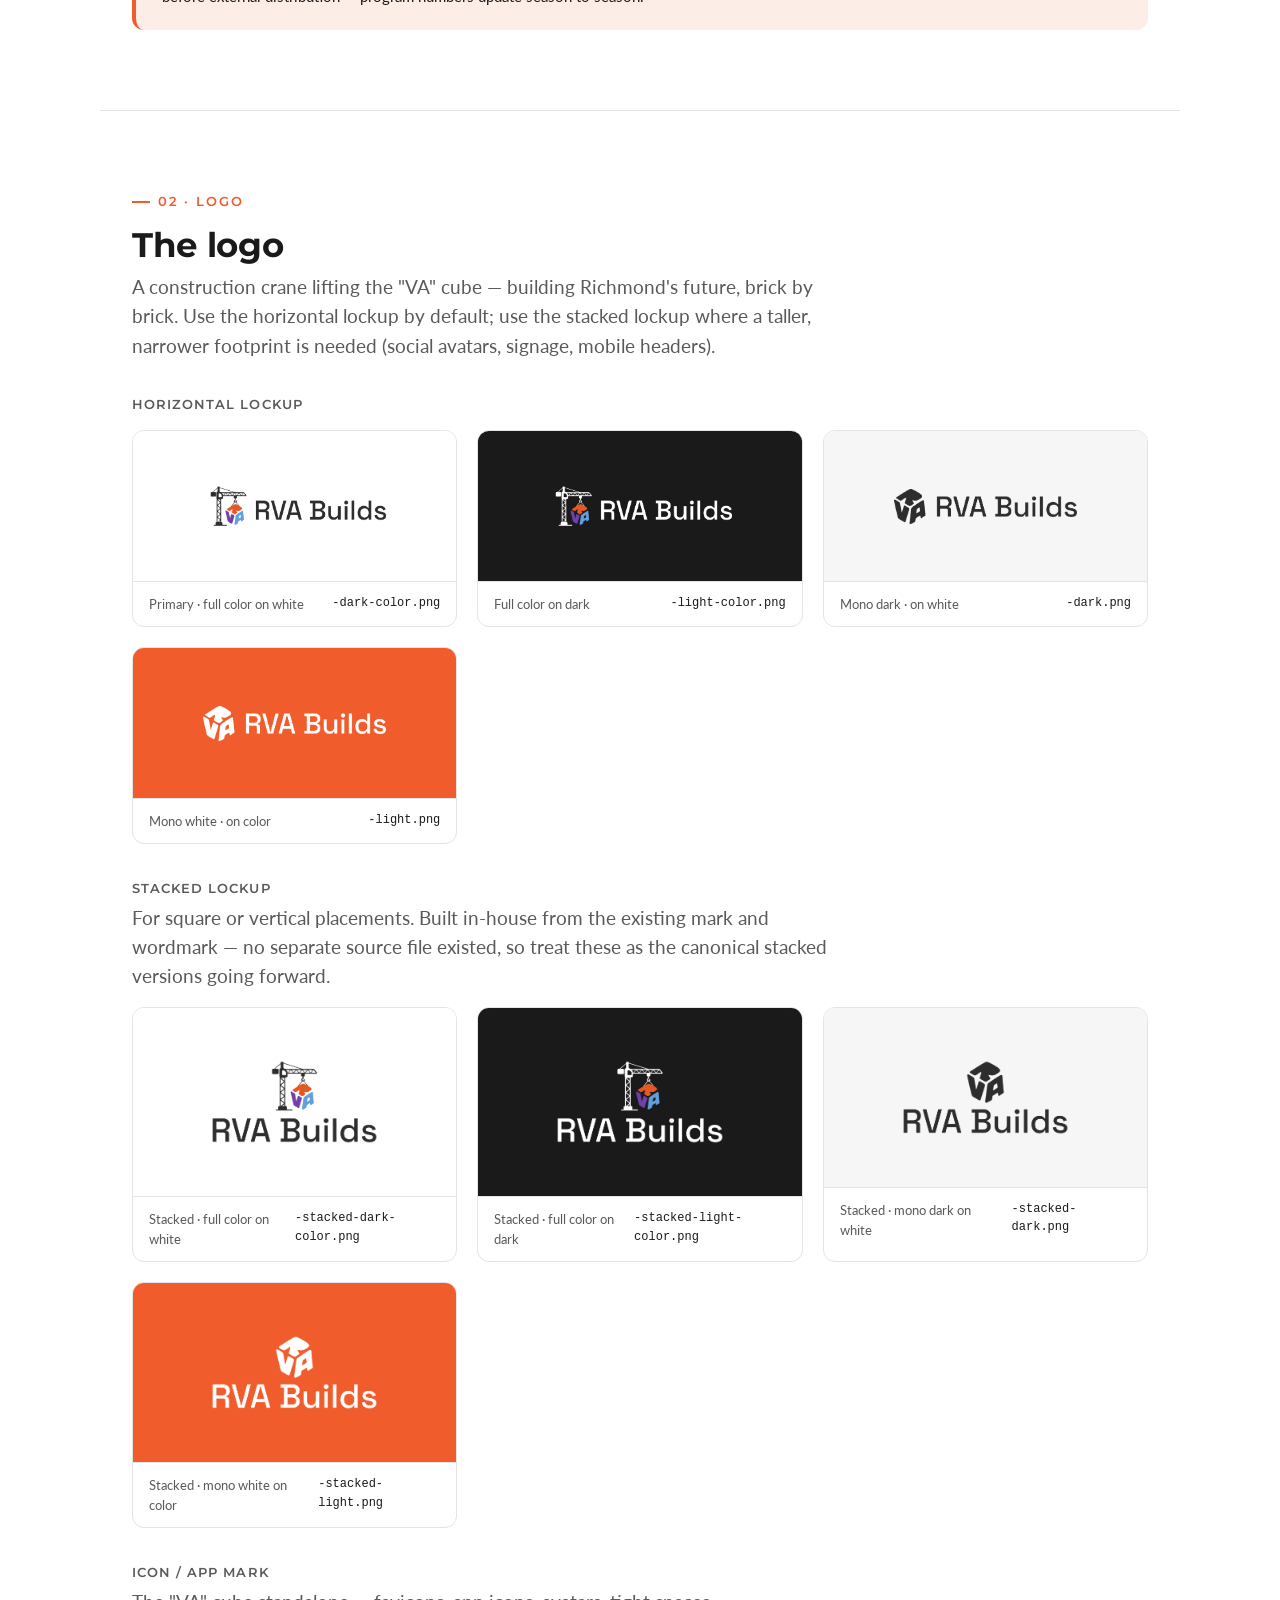
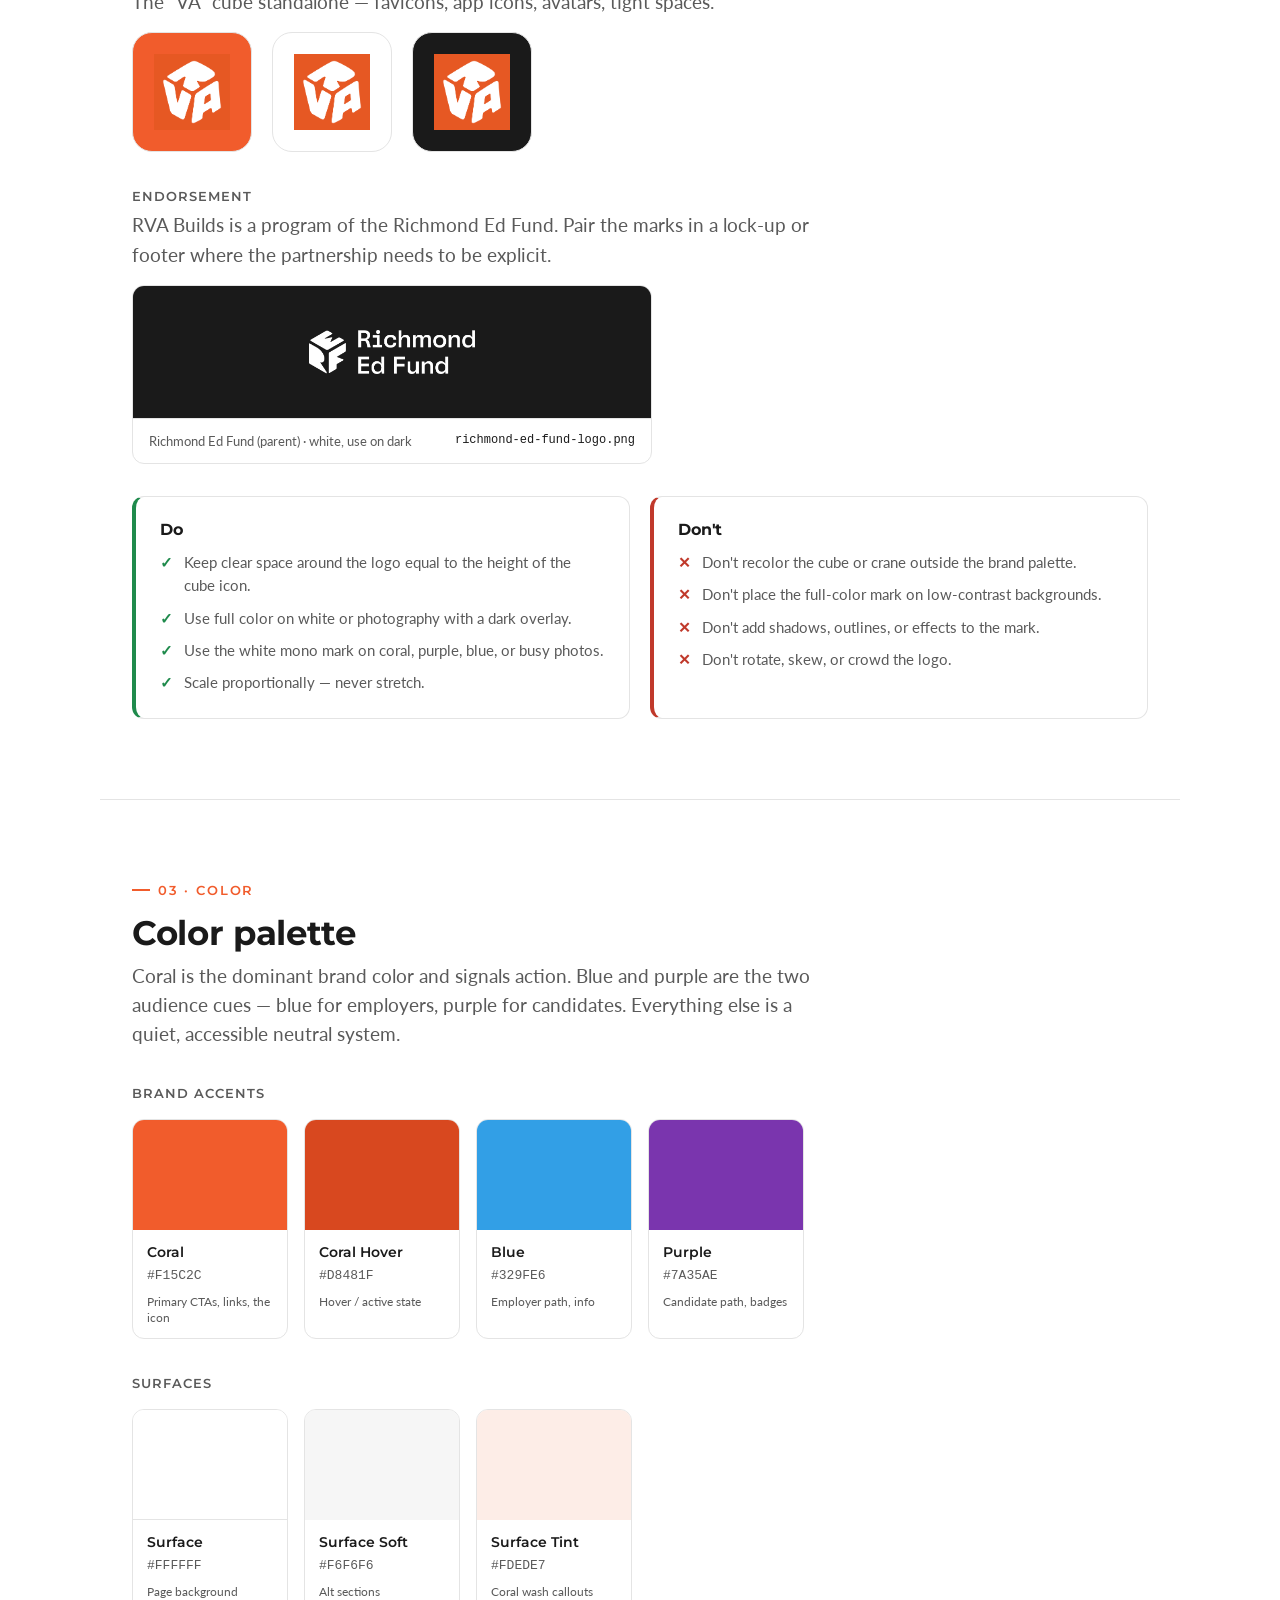
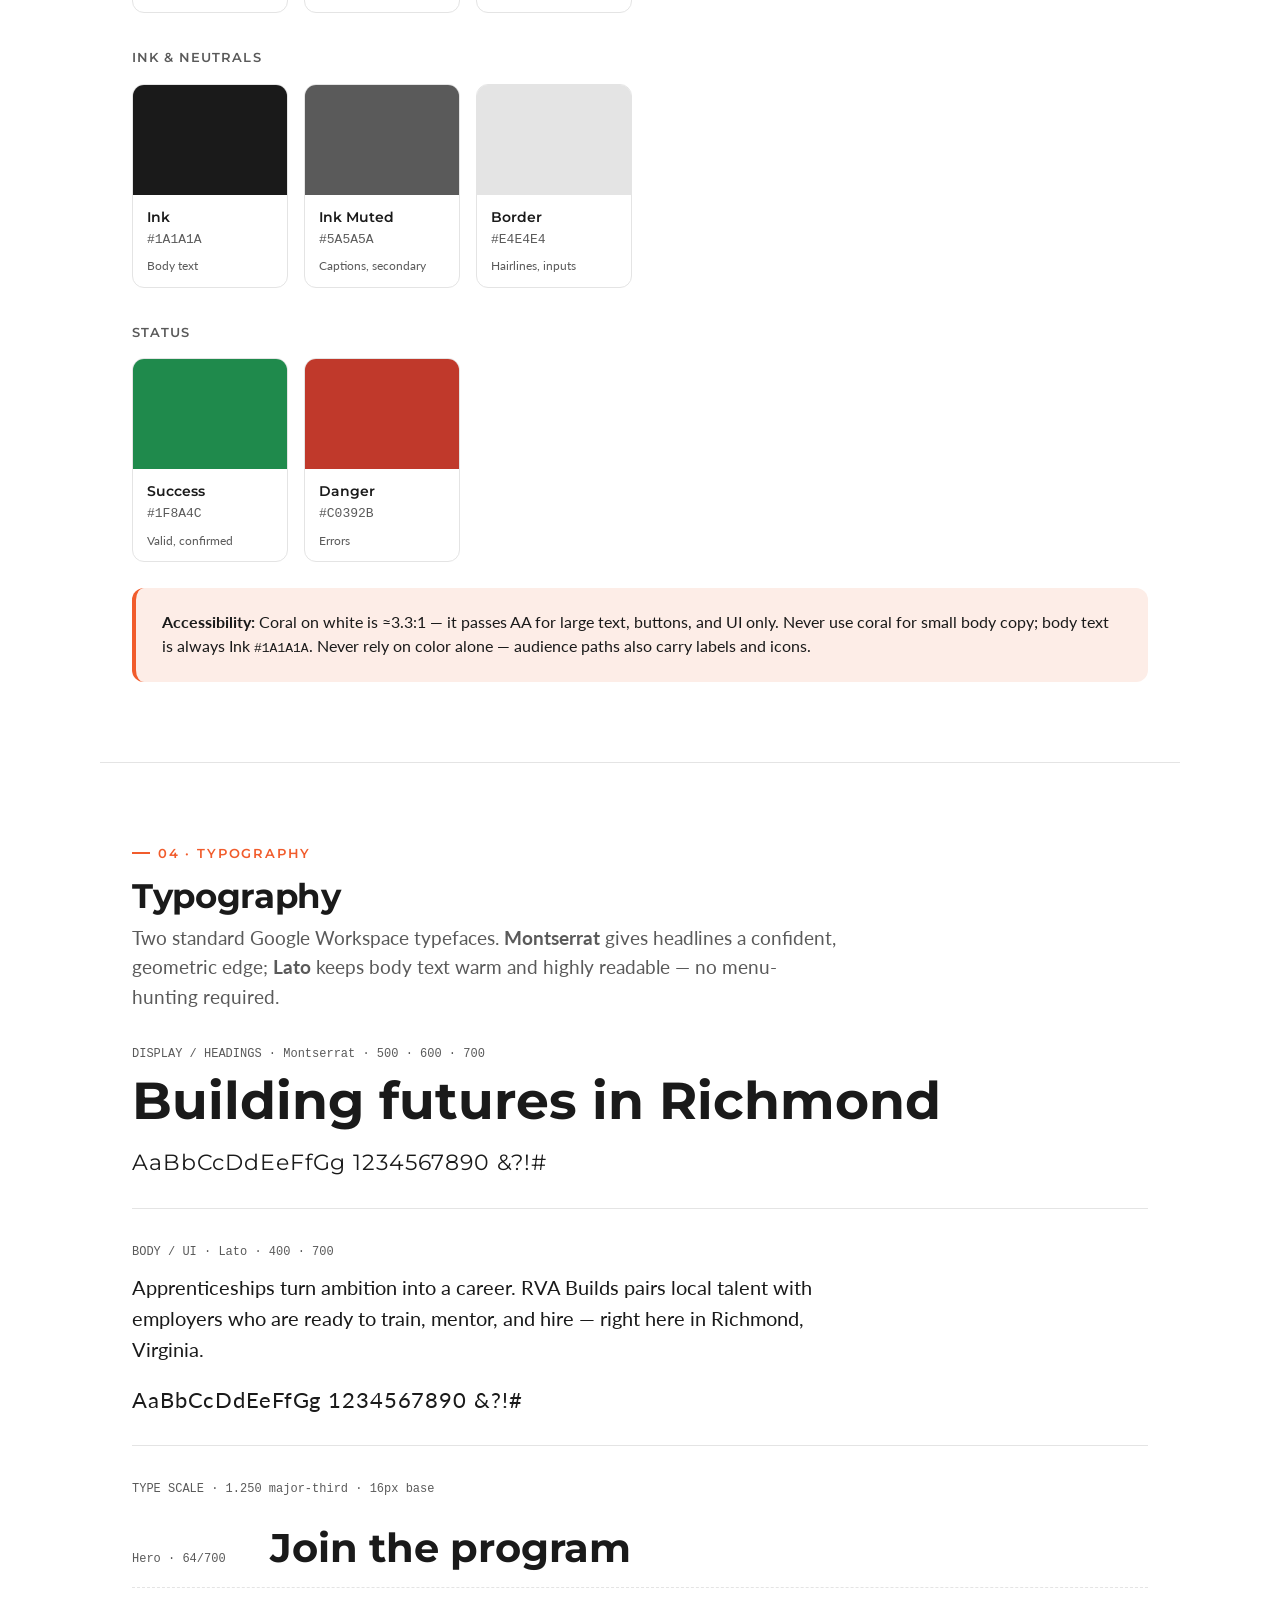
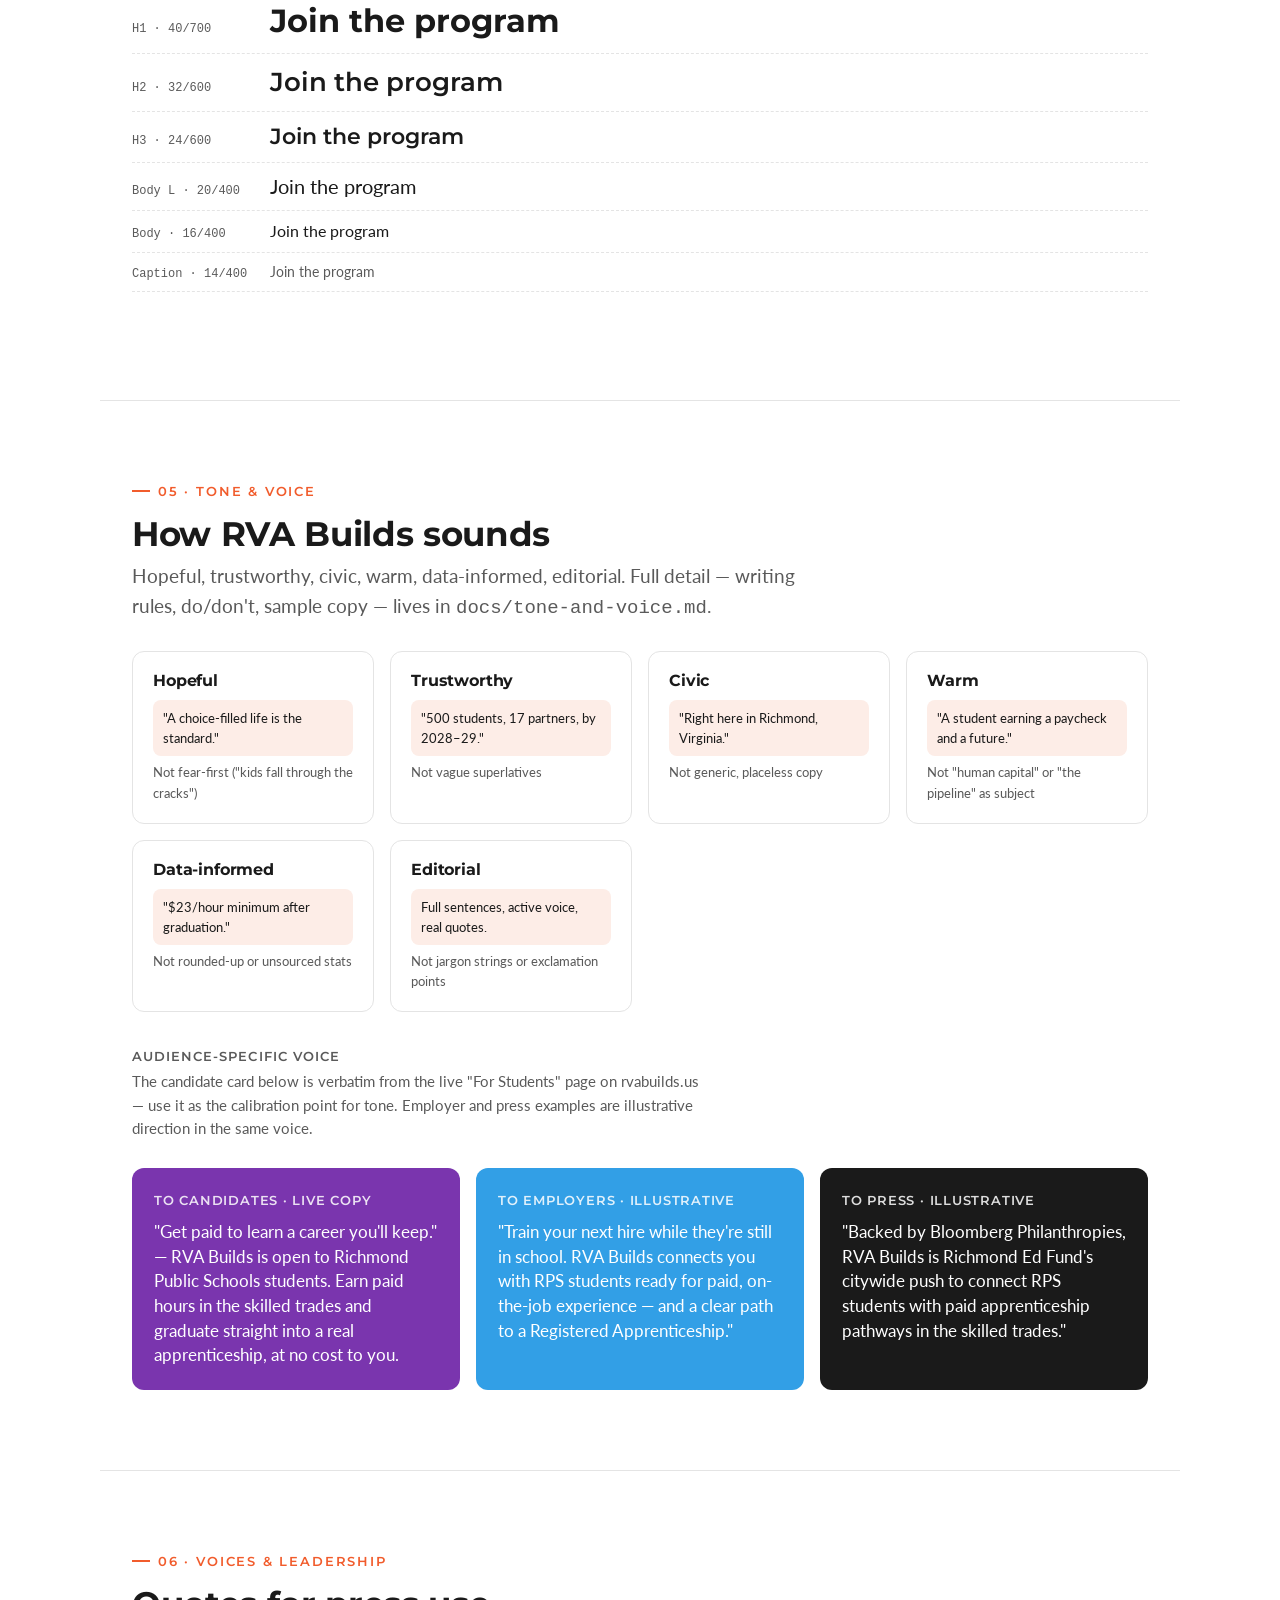
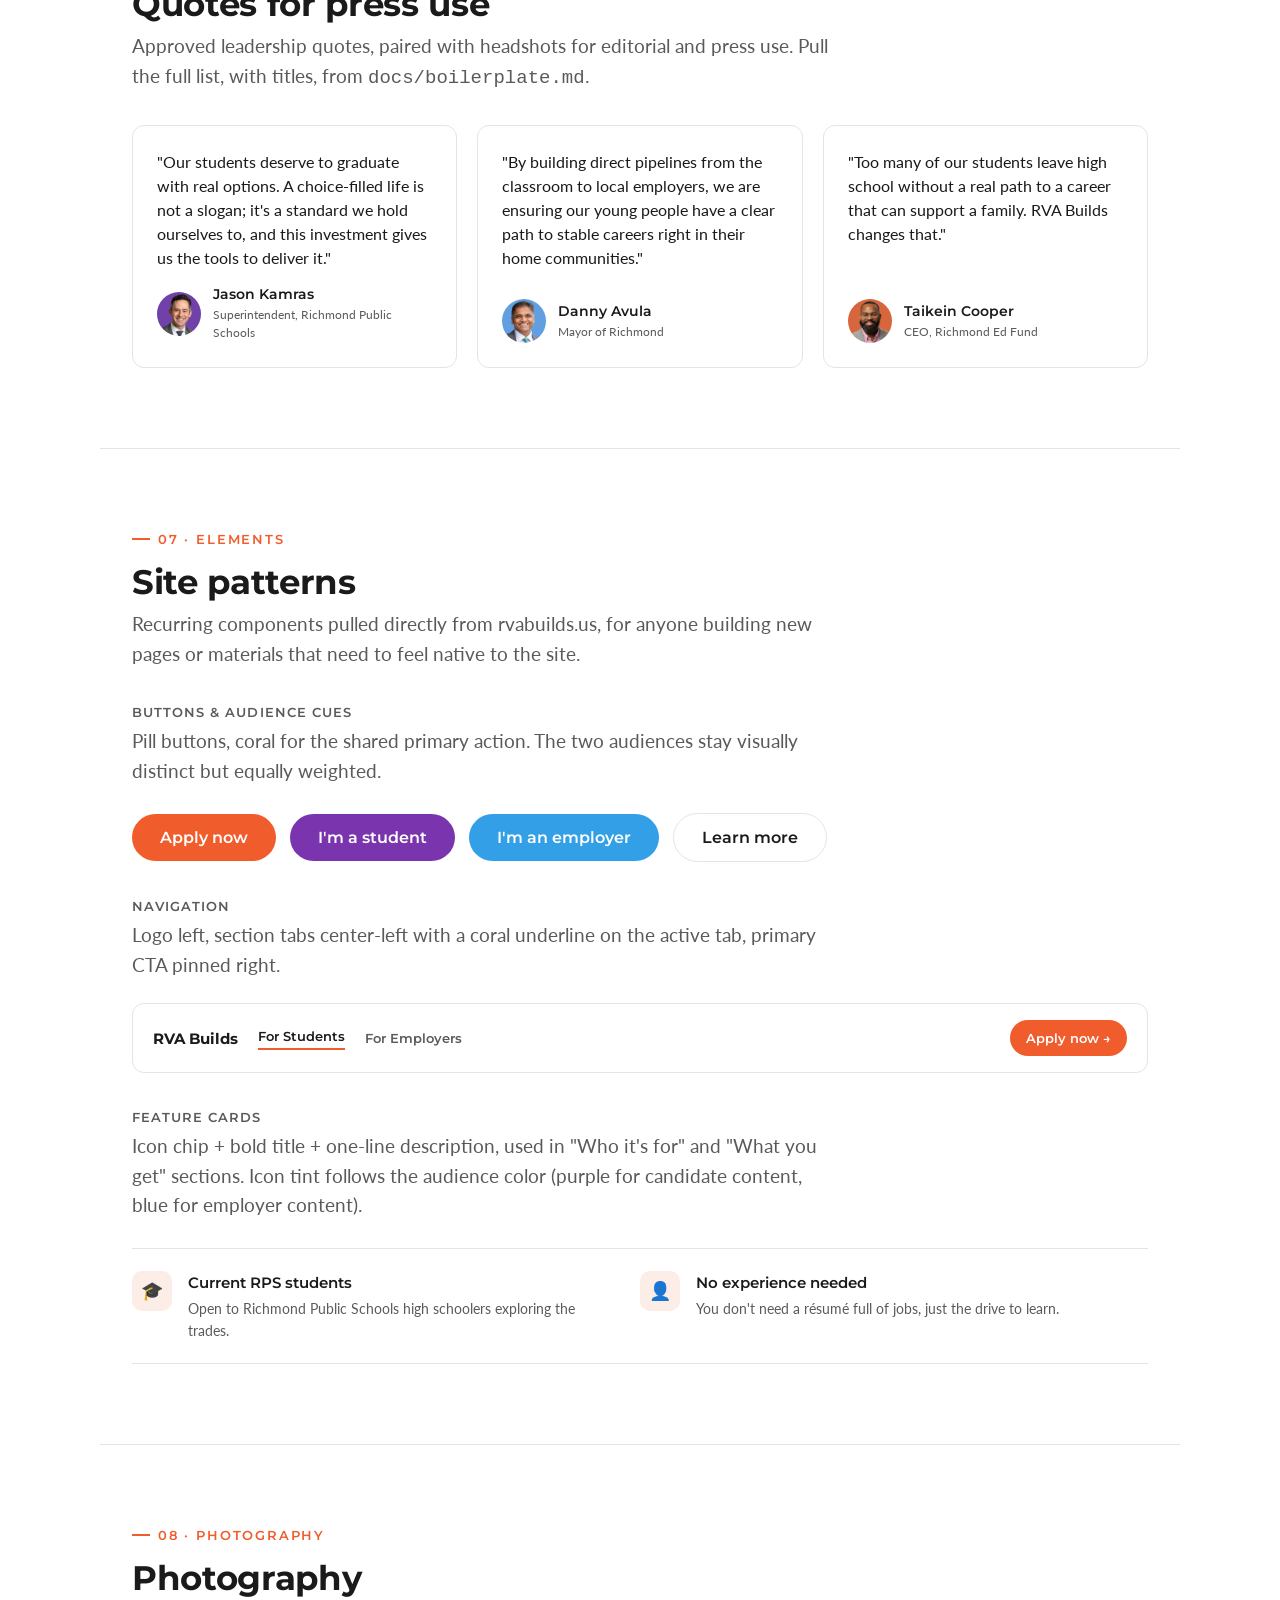
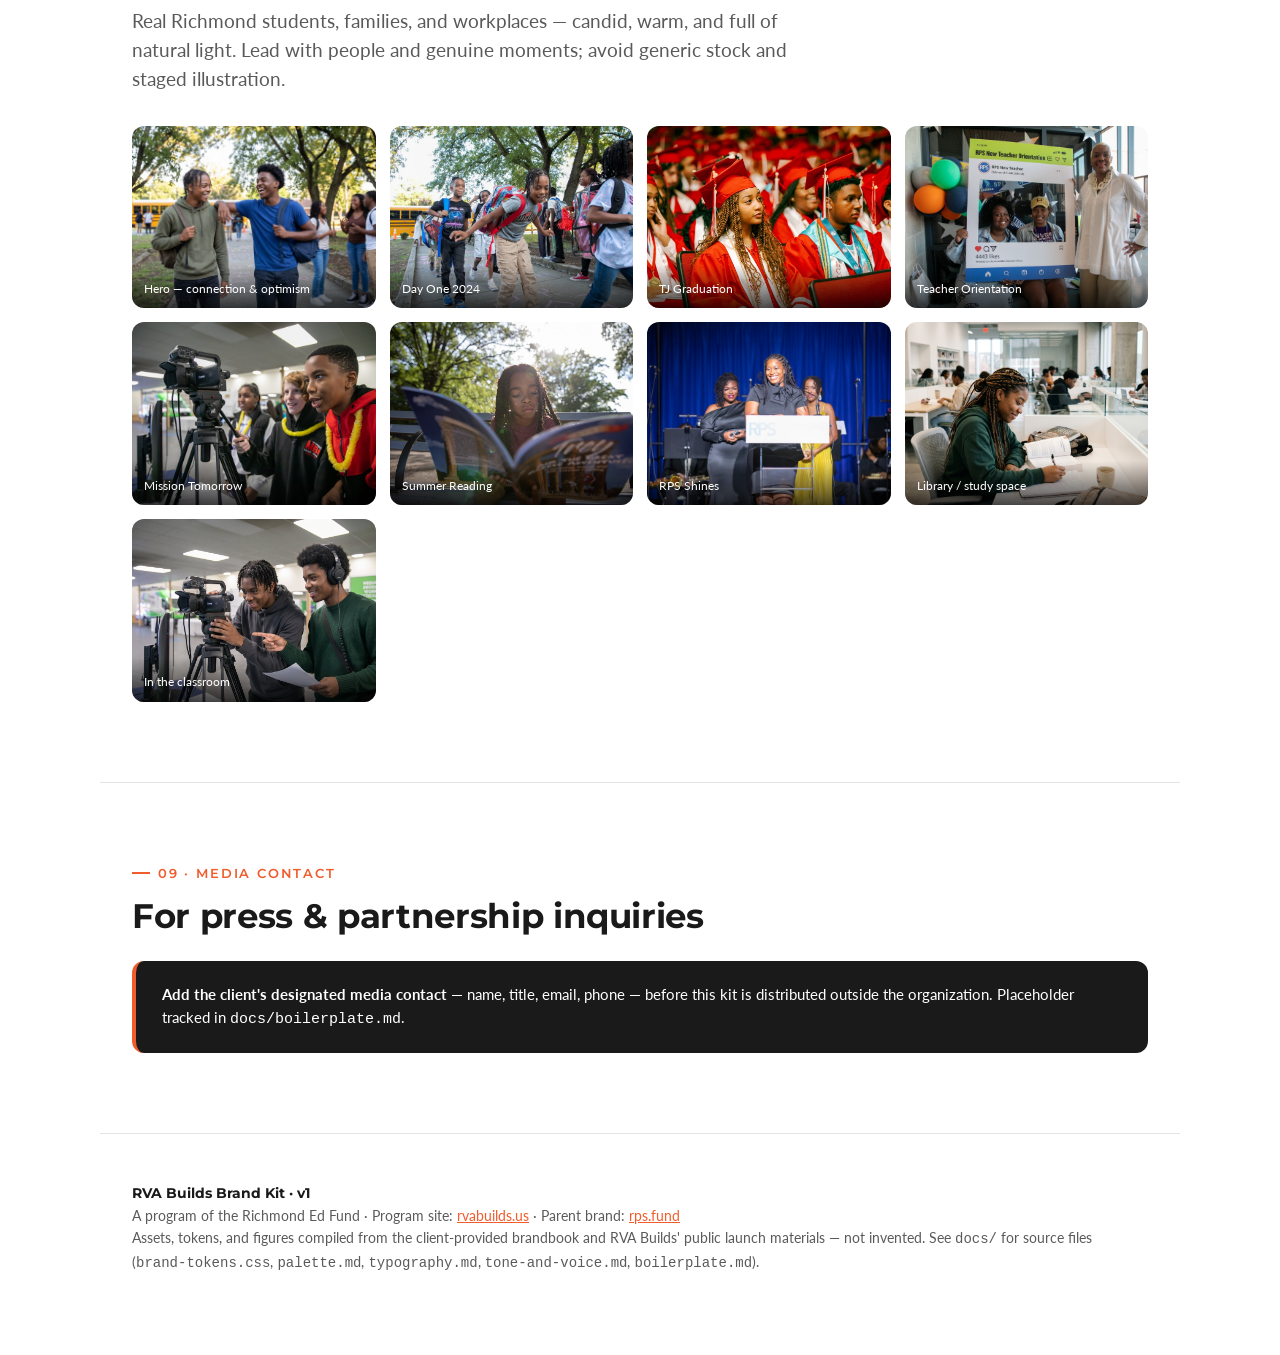
==== commit 3108d7b9: "Rename Media Kit to Brand Kit and swap fonts to Montserrat/Lato Per client feedback: renames the del" ====
--- a/media-kit/index.html
+++ b/media-kit/index.html
@@ -3,19 +3,19 @@
 <head>
 <meta charset="UTF-8">
 <meta name="viewport" content="width=device-width, initial-scale=1.0">
-<title>RVA Builds — Media Kit</title>
-<meta name="description" content="RVA Builds media kit: logos, colors, typography, tone &amp; voice, boilerplate, and photography.">
+<title>RVA Builds — Brand Kit</title>
+<meta name="description" content="RVA Builds brand kit: logos, colors, typography, tone &amp; voice, boilerplate, and photography.">
 <link rel="preconnect" href="https://fonts.googleapis.com">
 <link rel="preconnect" href="https://fonts.gstatic.com" crossorigin>
-<link href="https://fonts.googleapis.com/css2?family=Space+Grotesk:wght@400;500;600;700&family=Schibsted+Grotesk:wght@400;500;700&display=swap" rel="stylesheet">
+<link href="https://fonts.googleapis.com/css2?family=Montserrat:wght@500;600;700&family=Lato:wght@400;700&display=swap" rel="stylesheet">
 <style>
   :root{
     --accent:#F15C2C; --accent-hover:#D8481F; --accent-blue:#329FE6; --accent-purple:#7A35AE;
     --surface:#FFFFFF; --surface-soft:#F6F6F6; --surface-tint:#FDEDE7;
     --ink:#1A1A1A; --ink-muted:#5A5A5A; --border:#E4E4E4;
     --success:#1F8A4C; --danger:#C0392B;
-    --font-display:"Space Grotesk","Helvetica Neue",Arial,sans-serif;
-    --font-body:"Schibsted Grotesk","Helvetica Neue",Arial,sans-serif;
+    --font-display:"Montserrat","Helvetica Neue",Arial,sans-serif;
+    --font-body:"Lato","Helvetica Neue",Arial,sans-serif;
     --maxw:1080px;
   }
   *{box-sizing:border-box;margin:0;padding:0}
@@ -209,7 +209,7 @@
   <div class="hero-inner">
     <div class="hero-copy">
       <img class="logo" src="assets/logos/horizontal/rva-builds-logo-dark-color.png" alt="RVA Builds logo">
-      <div class="eyebrow">RVA Builds · Media Kit</div>
+      <div class="eyebrow">RVA Builds · Brand Kit</div>
       <h1>Represent the brand <span class="accent-text">the right way.</span></h1>
       <p>Everything press, partners, and internal teams need to use RVA Builds' logos, colors, type, tone &amp; voice, and photography correctly — built to match the live site at rvabuilds.us.</p>
       <div class="hero-ctas">
@@ -391,16 +391,16 @@
 <section id="type">
   <div class="eyebrow">04 · Typography</div>
   <h2 class="title">Typography</h2>
-  <p class="lead">Two open-source grotesks. <strong>Space Grotesk</strong> gives headlines a distinctive, civic-modern edge; <strong>Schibsted Grotesk</strong> keeps body text highly readable. Both are free (SIL OFL) via Google Fonts.</p>
+  <p class="lead">Two standard Google Workspace typefaces. <strong>Montserrat</strong> gives headlines a confident, geometric edge; <strong>Lato</strong> keeps body text warm and highly readable — no menu-hunting required.</p>
 
   <div class="type-block">
-    <div class="type-meta">DISPLAY / HEADINGS · Space Grotesk · 500 · 600 · 700</div>
+    <div class="type-meta">DISPLAY / HEADINGS · Montserrat · 500 · 600 · 700</div>
     <div class="specimen-display" style="font-size:52px;font-weight:700;line-height:1.05">Building futures in&nbsp;Richmond</div>
     <div class="specimen-display glyphs" style="margin-top:18px">AaBbCcDdEeFfGg 1234567890 &amp;?!#</div>
   </div>
 
   <div class="type-block">
-    <div class="type-meta">BODY / UI · Schibsted Grotesk · 400 · 700</div>
+    <div class="type-meta">BODY / UI · Lato · 400 · 700</div>
     <div class="specimen-body" style="font-size:20px;max-width:60ch">Apprenticeships turn ambition into a career. RVA Builds pairs local talent with employers who are ready to train, mentor, and hire — right here in Richmond, Virginia.</div>
     <div class="specimen-body glyphs" style="margin-top:18px">AaBbCcDdEeFfGg 1234567890 &amp;?!#</div>
   </div>
@@ -565,7 +565,7 @@
 </section>
 
 <footer>
-  <strong style="font-family:var(--font-display);color:var(--ink)">RVA Builds Media Kit · v1</strong><br>
+  <strong style="font-family:var(--font-display);color:var(--ink)">RVA Builds Brand Kit · v1</strong><br>
   A program of the Richmond Ed Fund · Program site: <a href="https://rvabuilds.us/">rvabuilds.us</a> · Parent brand: <a href="https://www.rps.fund/">rps.fund</a><br>
   Assets, tokens, and figures compiled from the client-provided brandbook and RVA Builds' public launch materials — not invented. See <code>docs/</code> for source files (<code>brand-tokens.css</code>, <code>palette.md</code>, <code>typography.md</code>, <code>tone-and-voice.md</code>, <code>boilerplate.md</code>).
 </footer>
